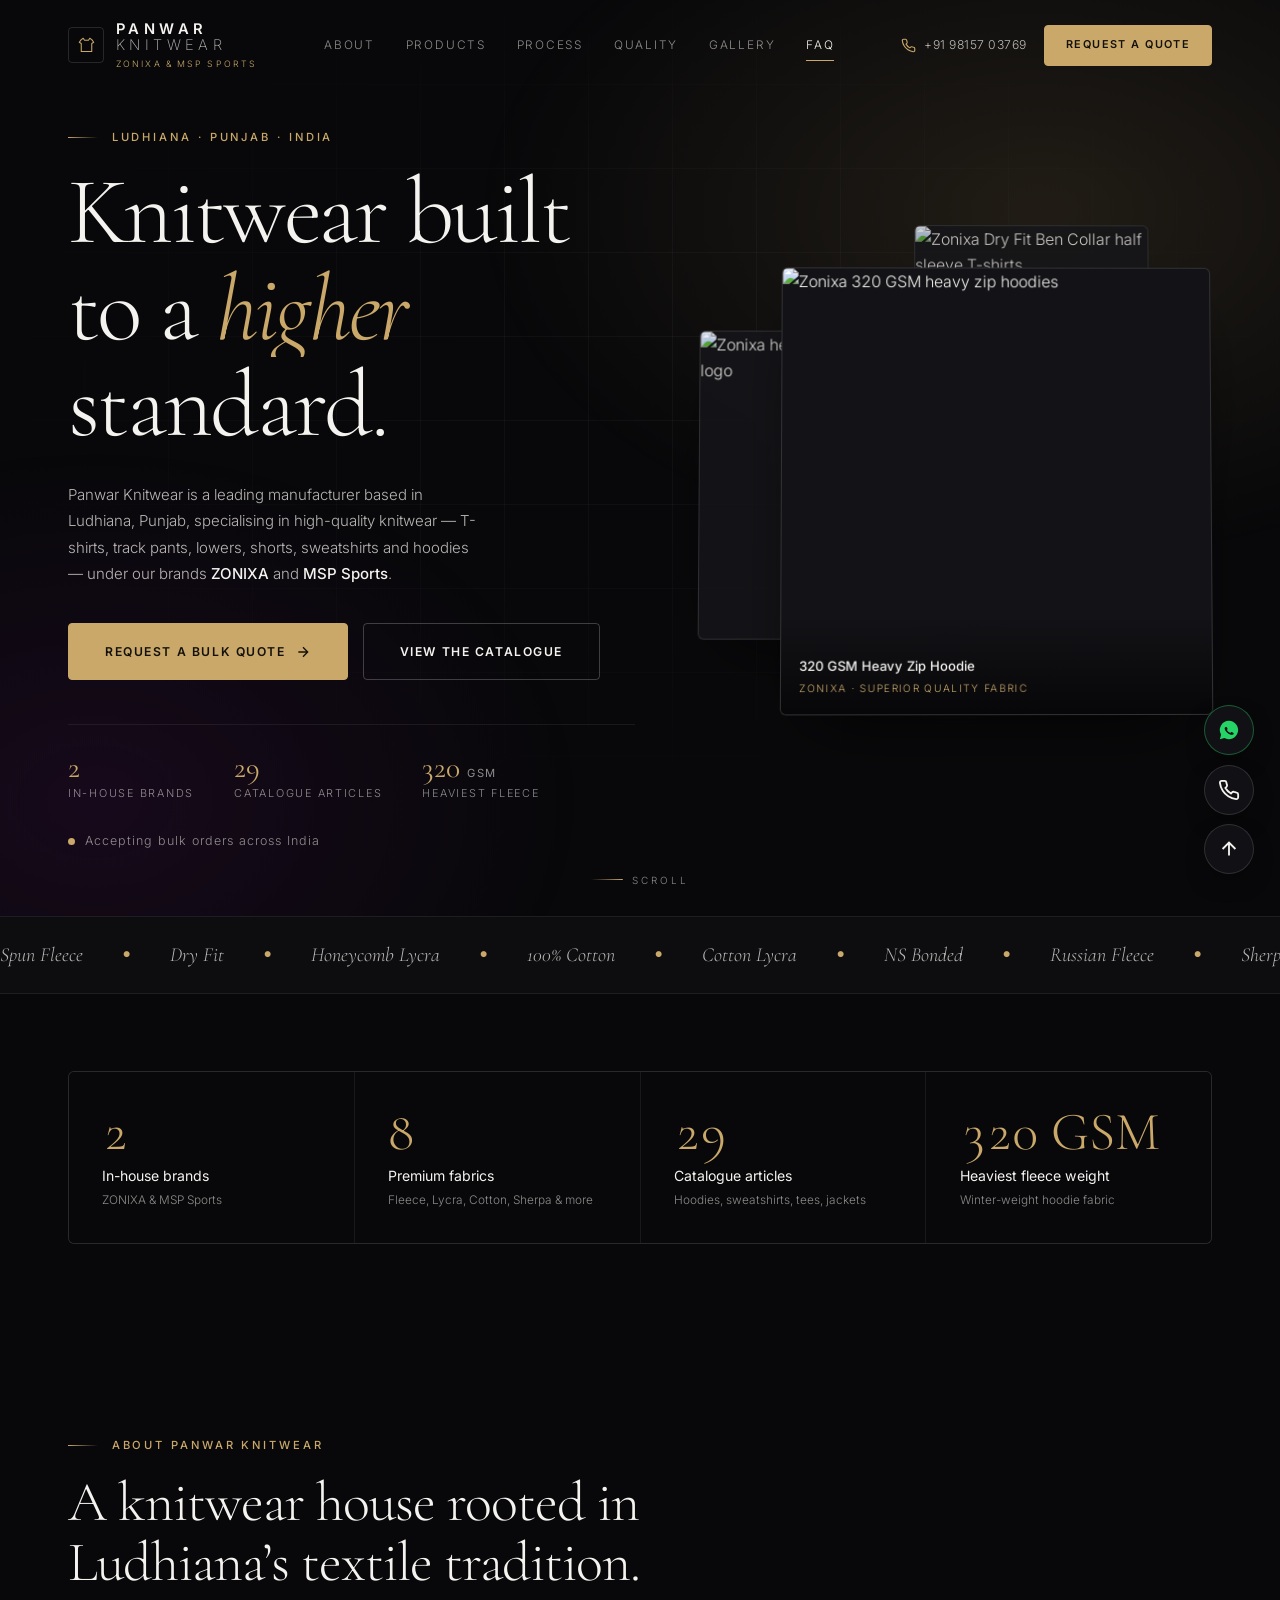
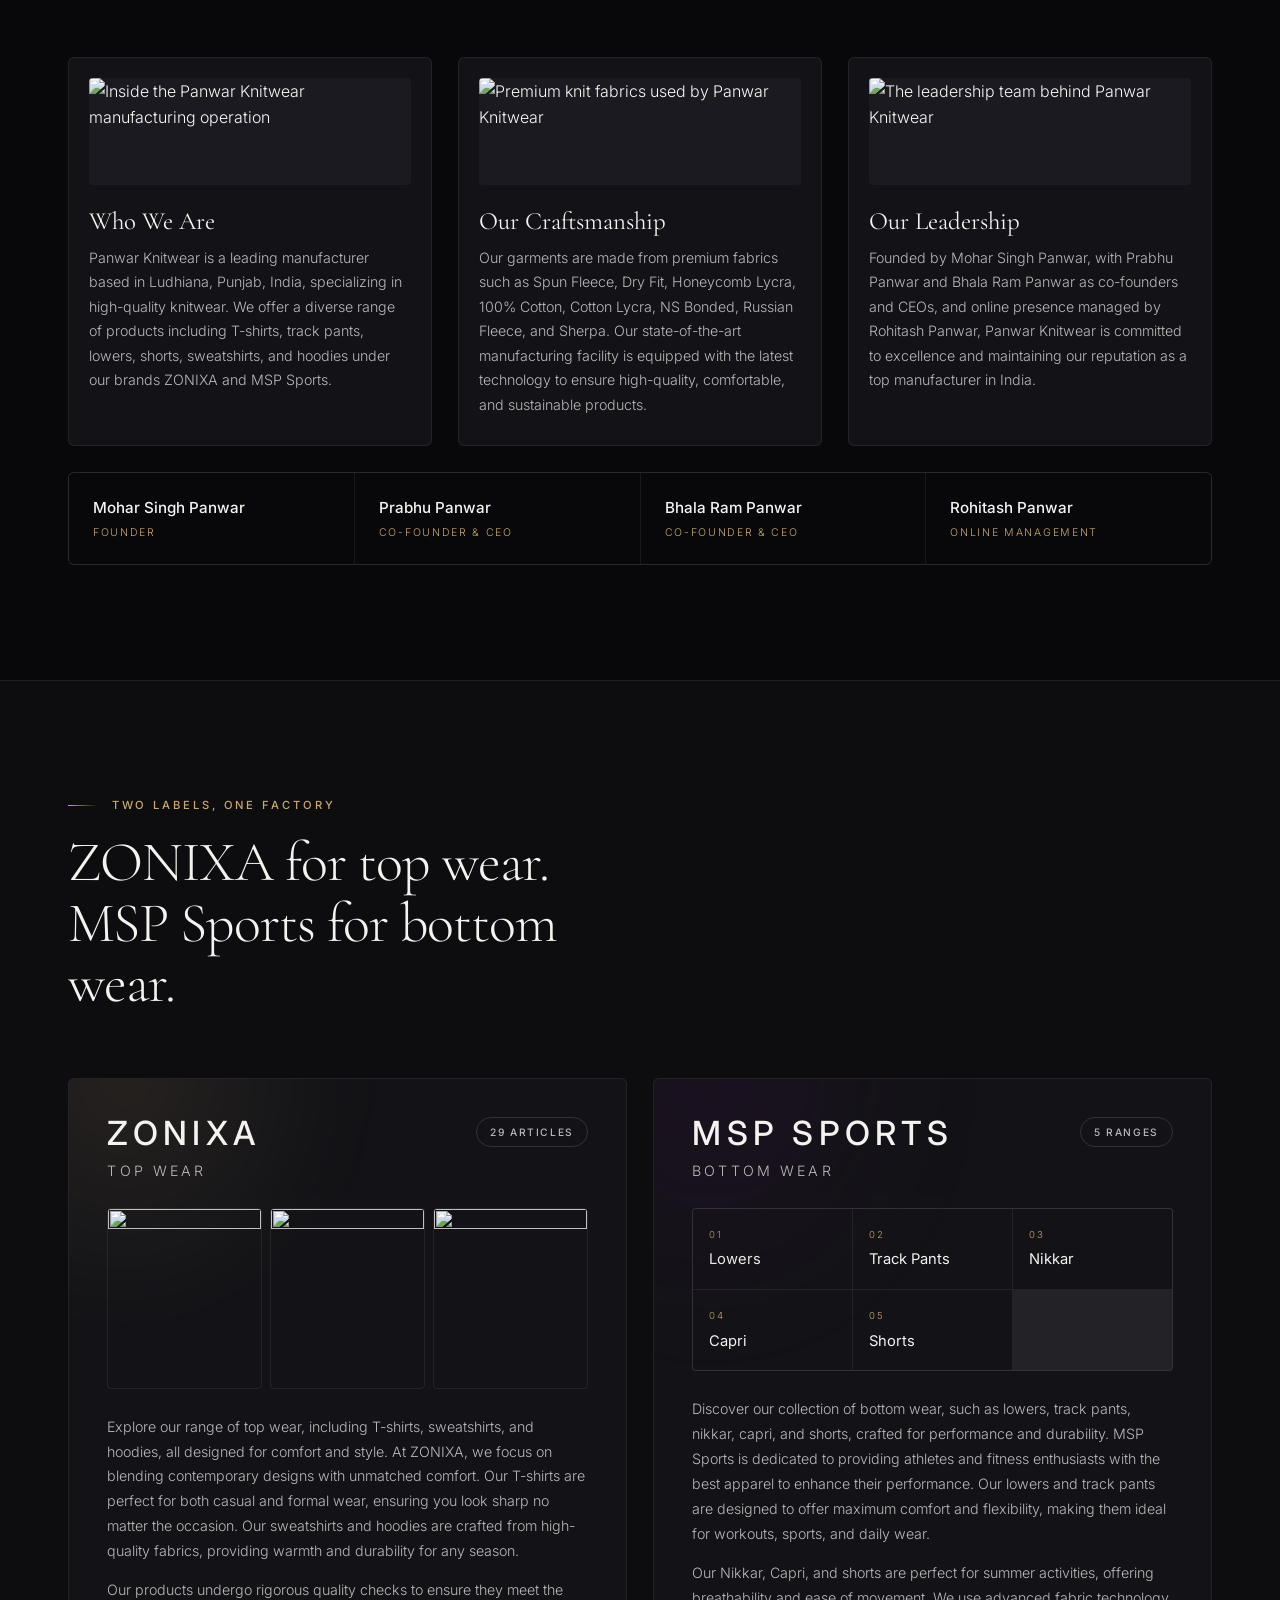
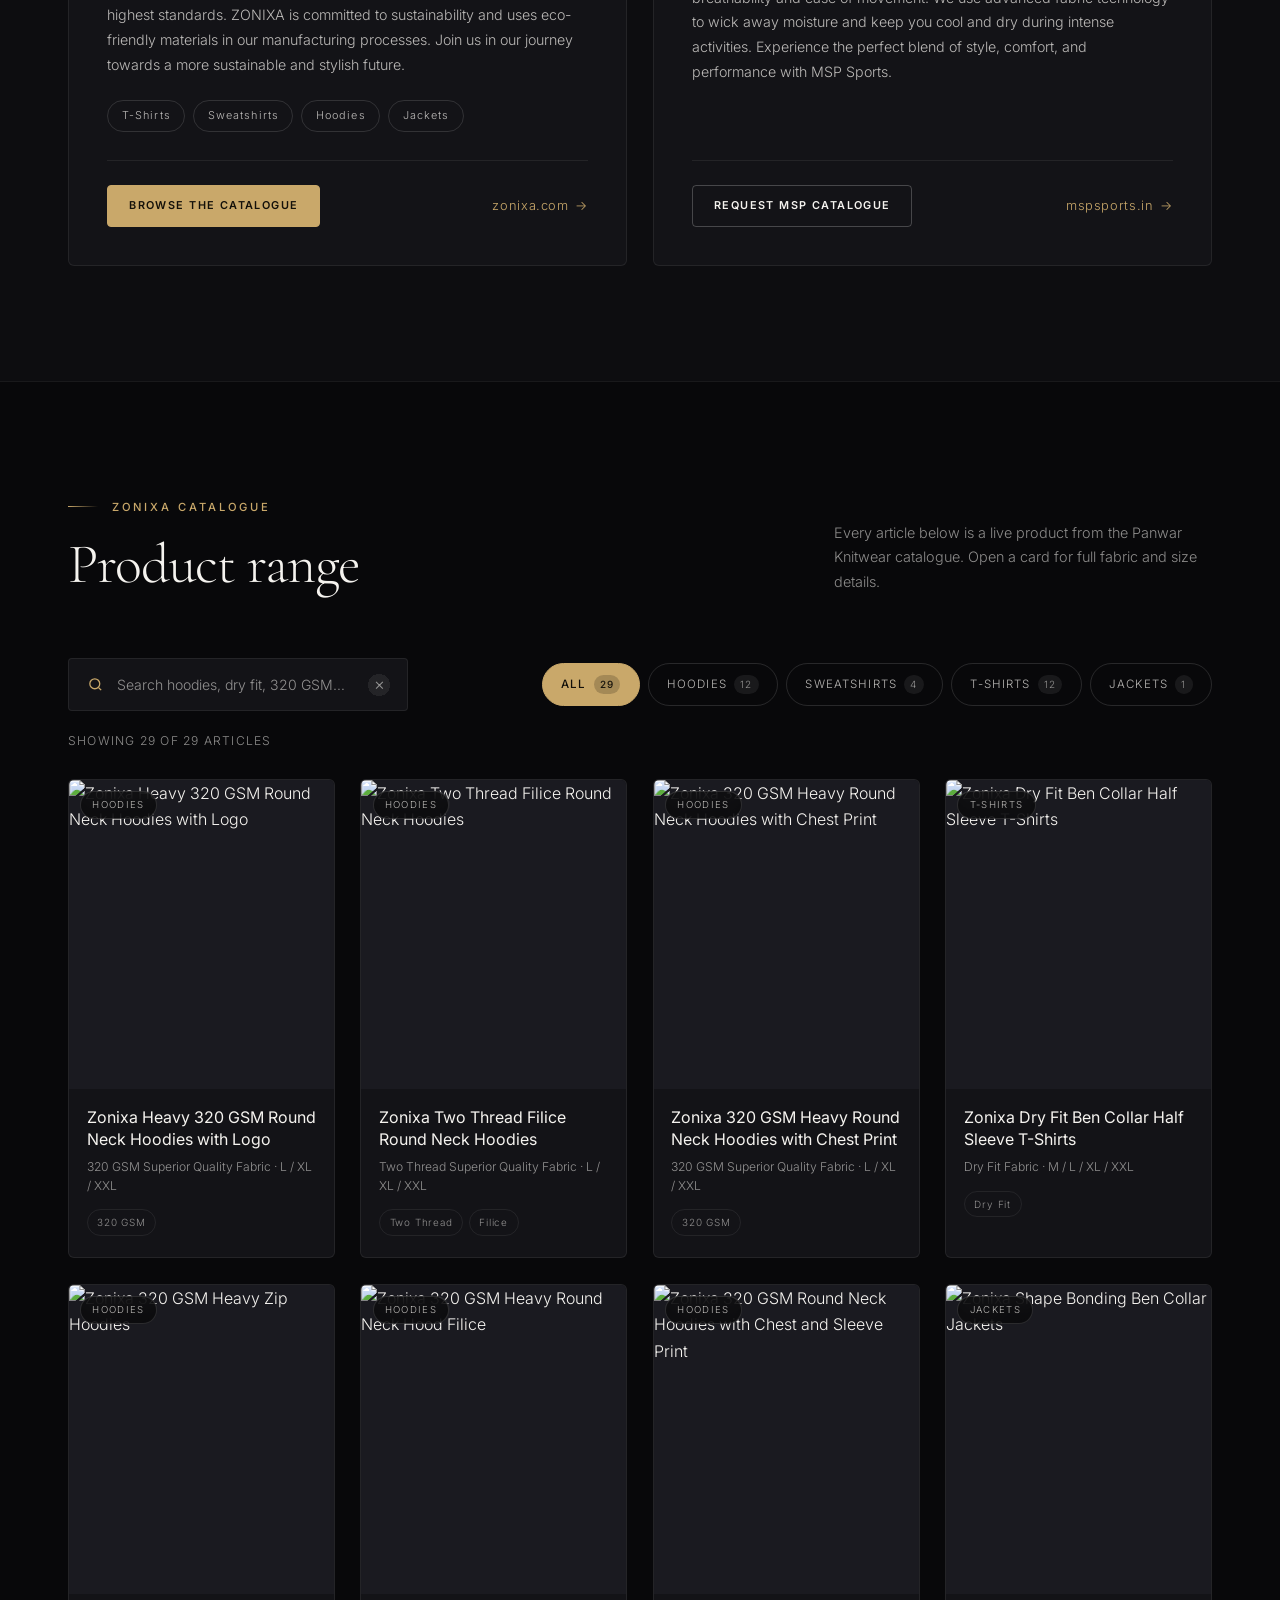
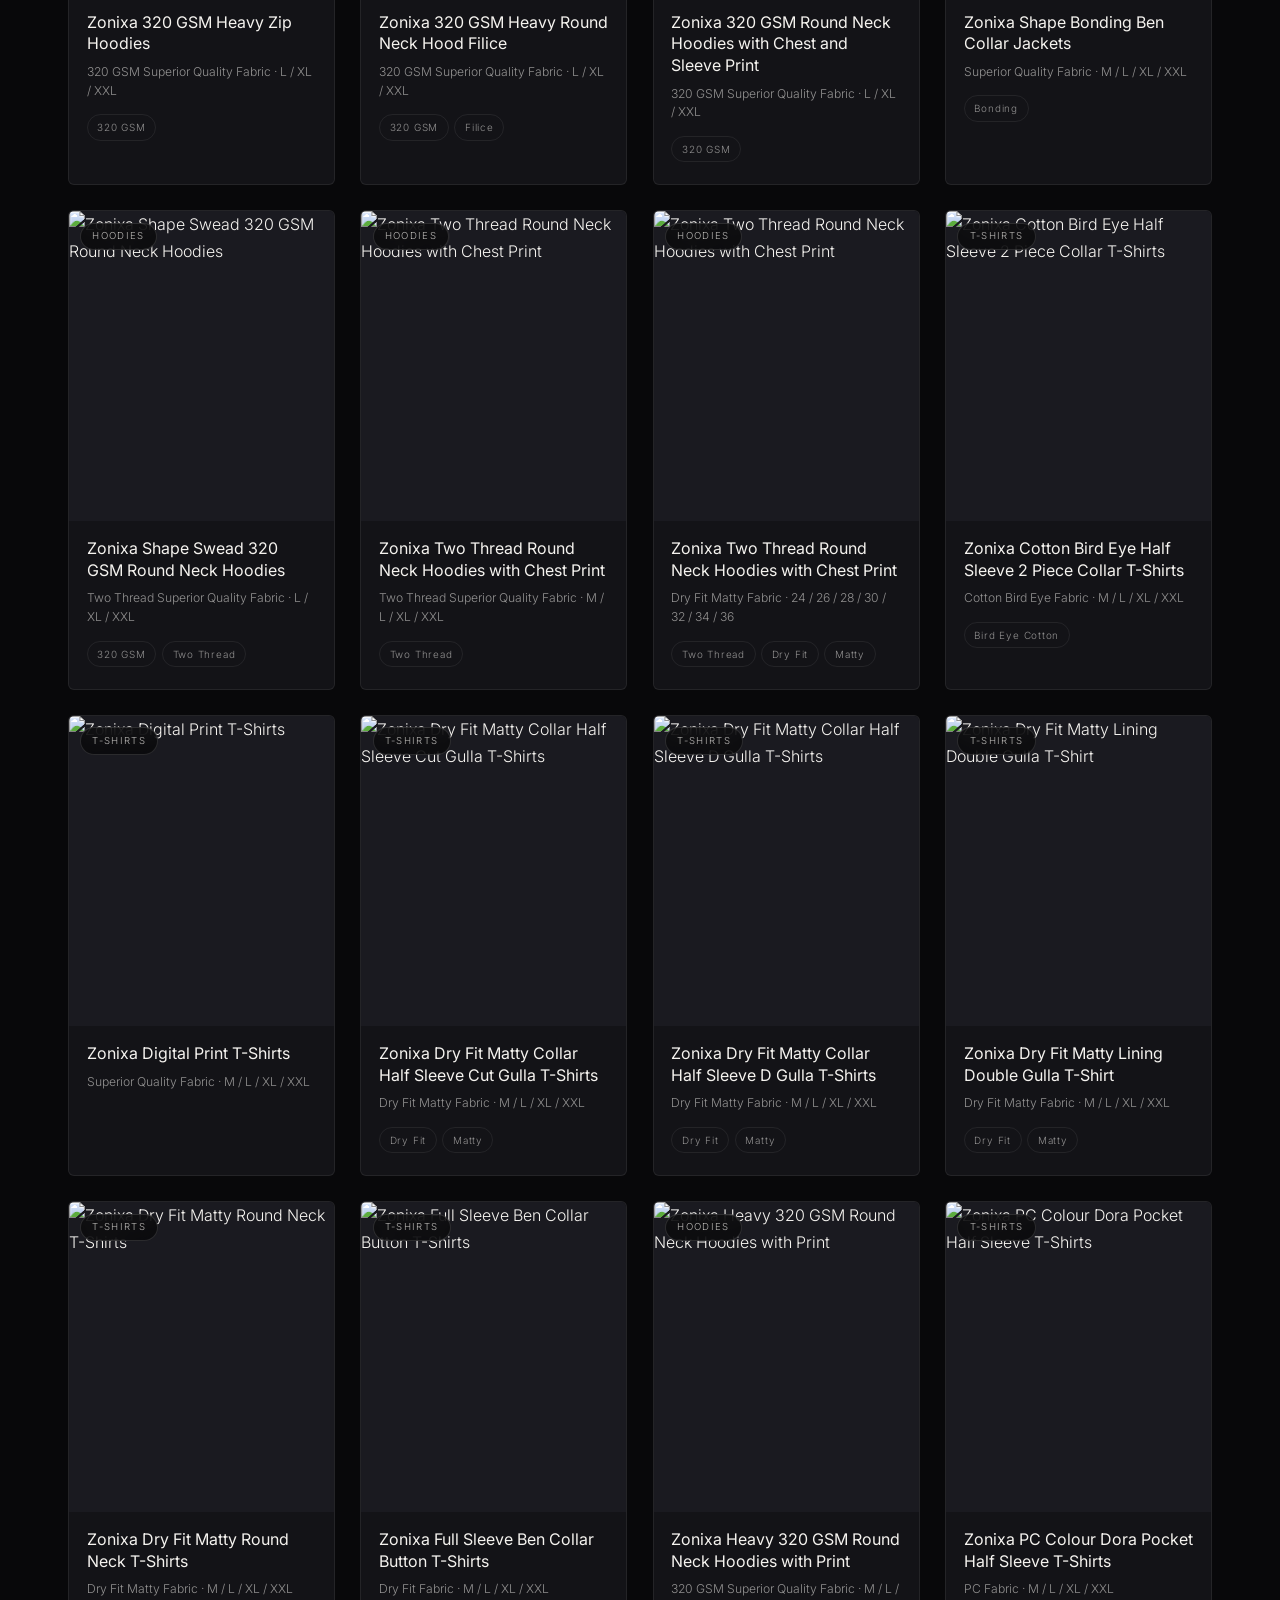
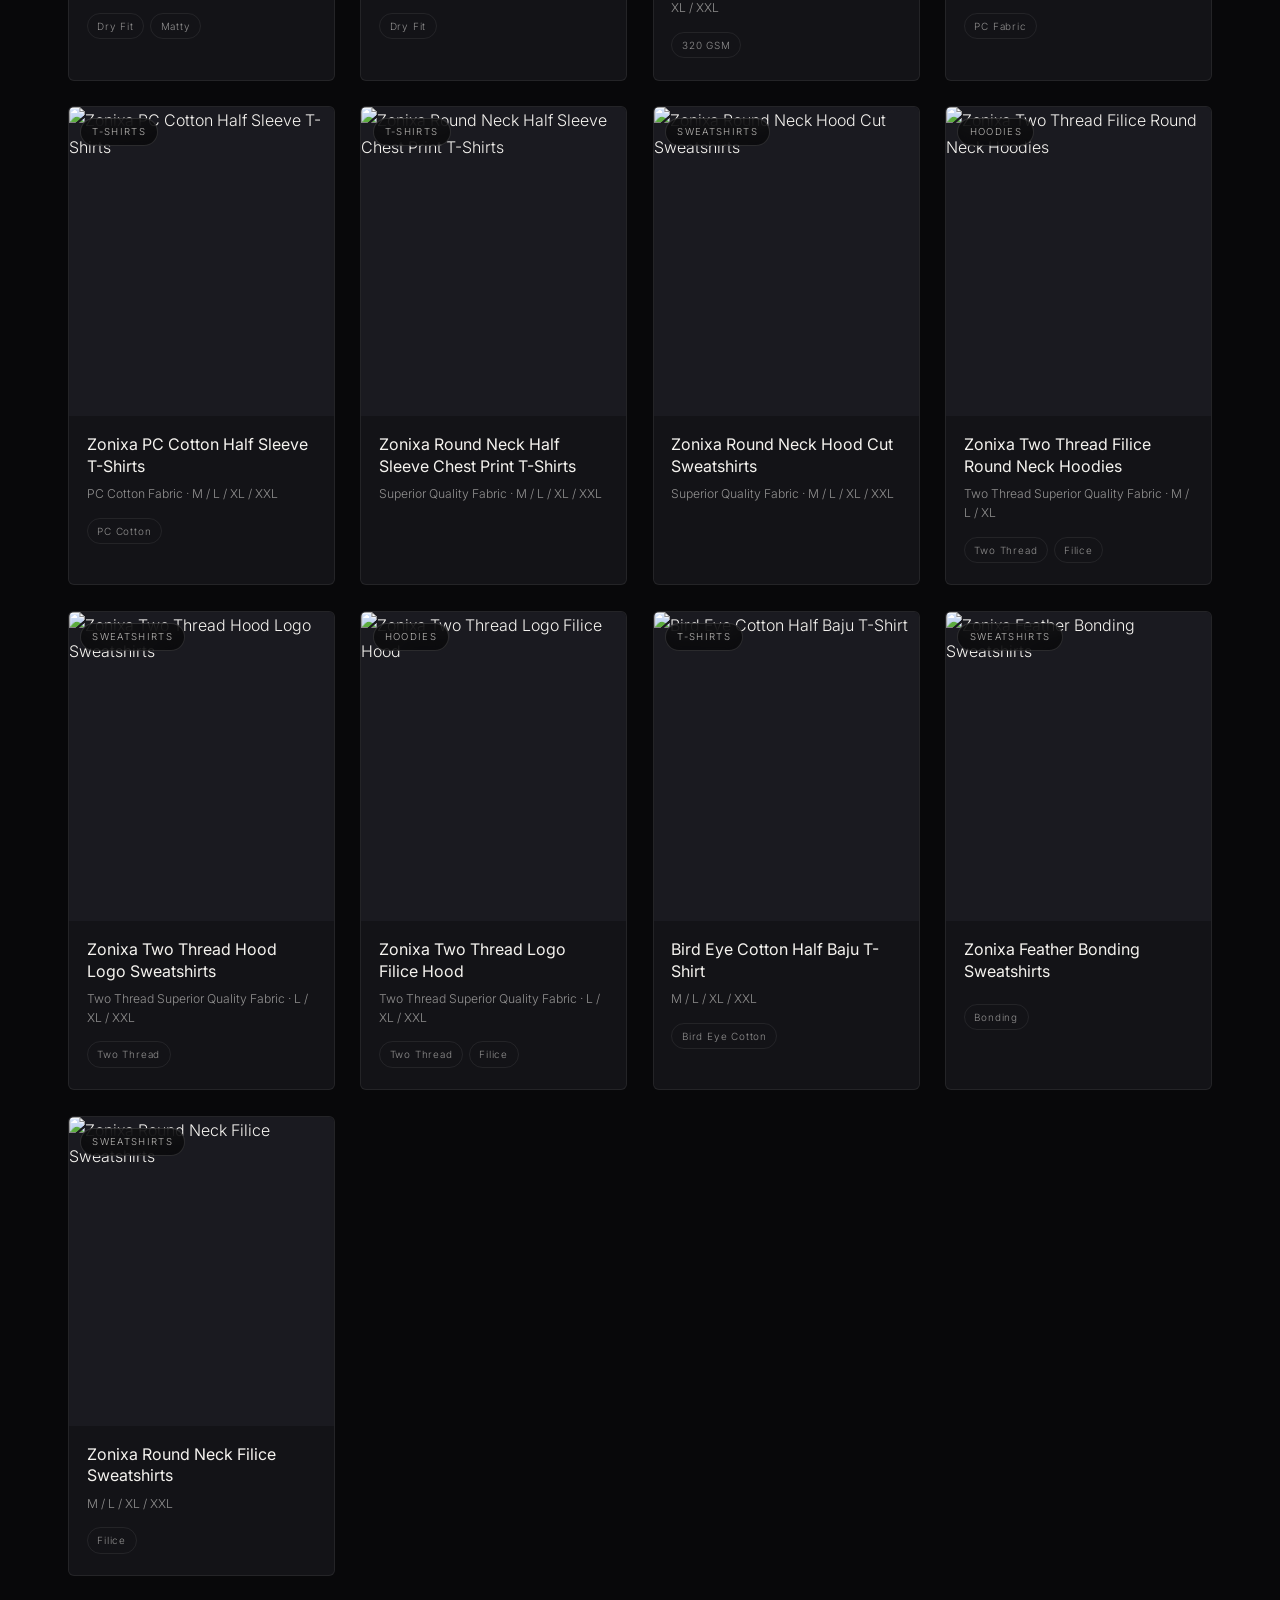
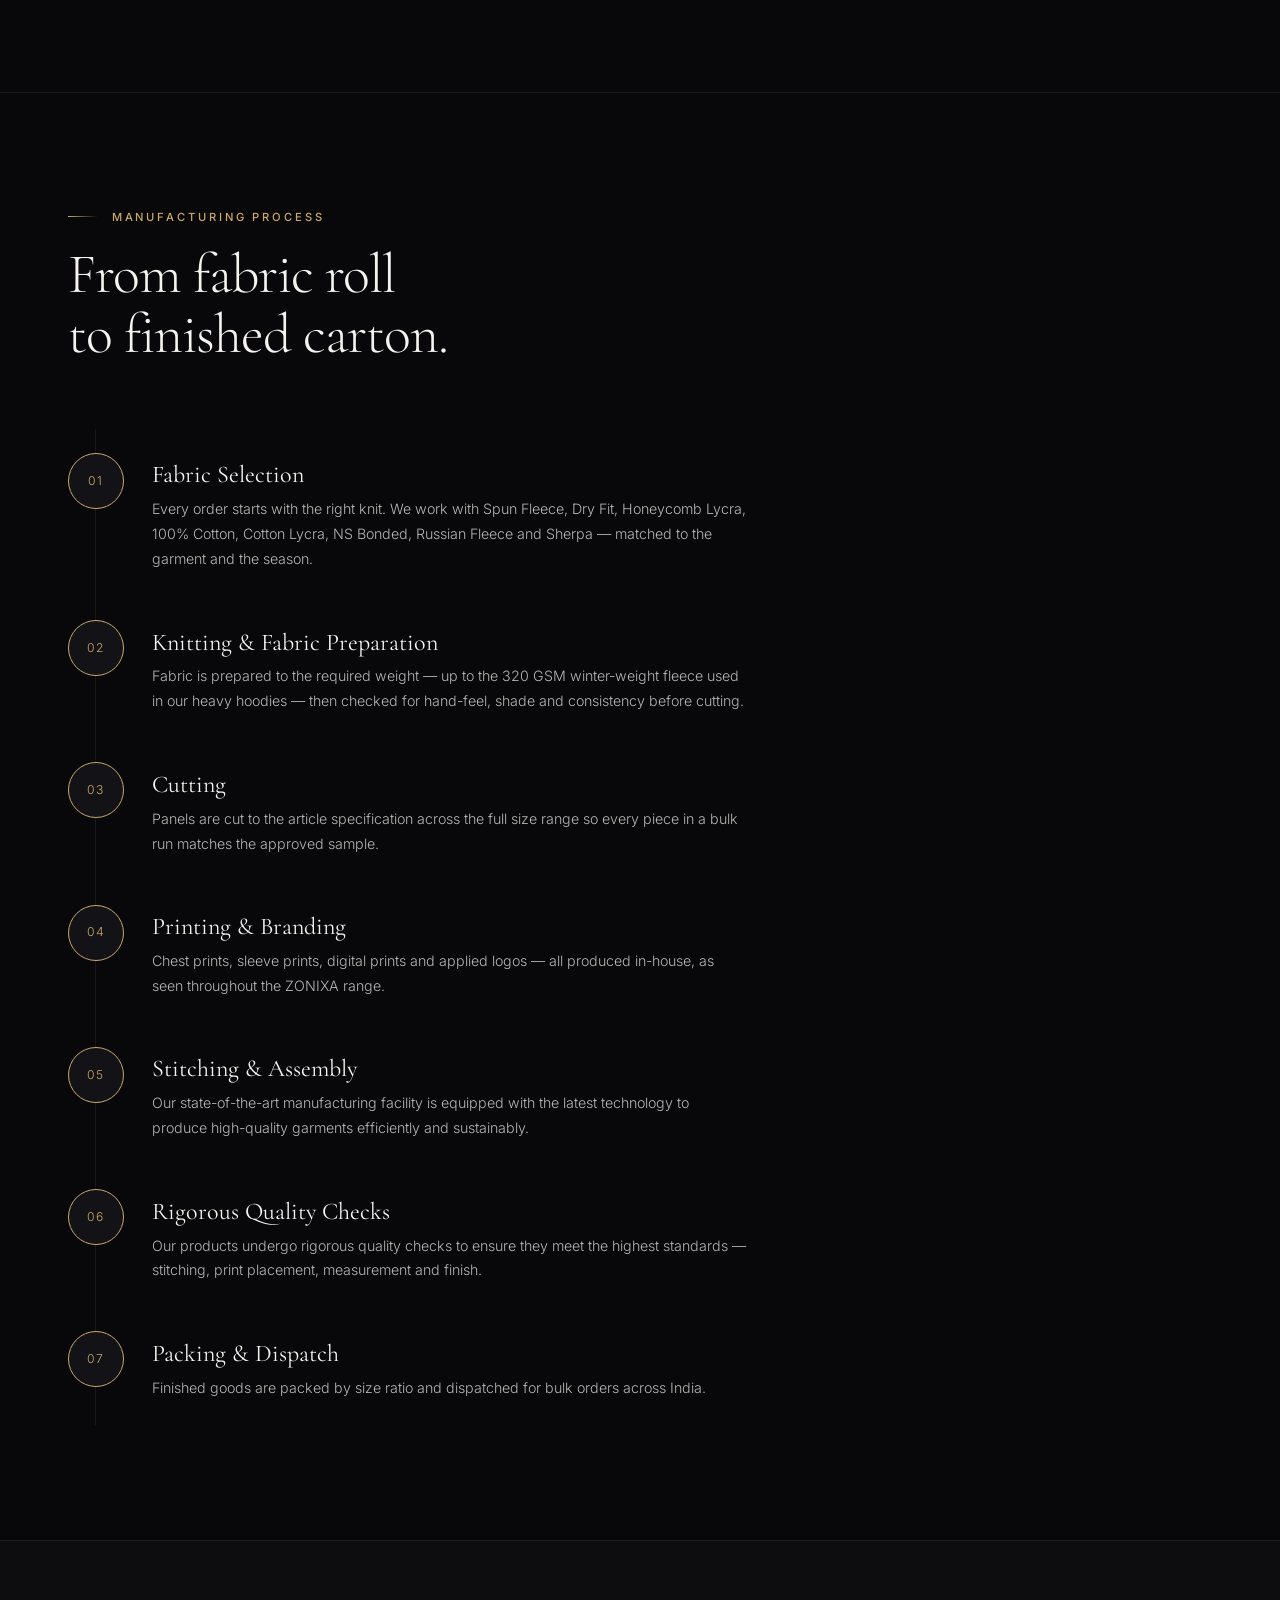
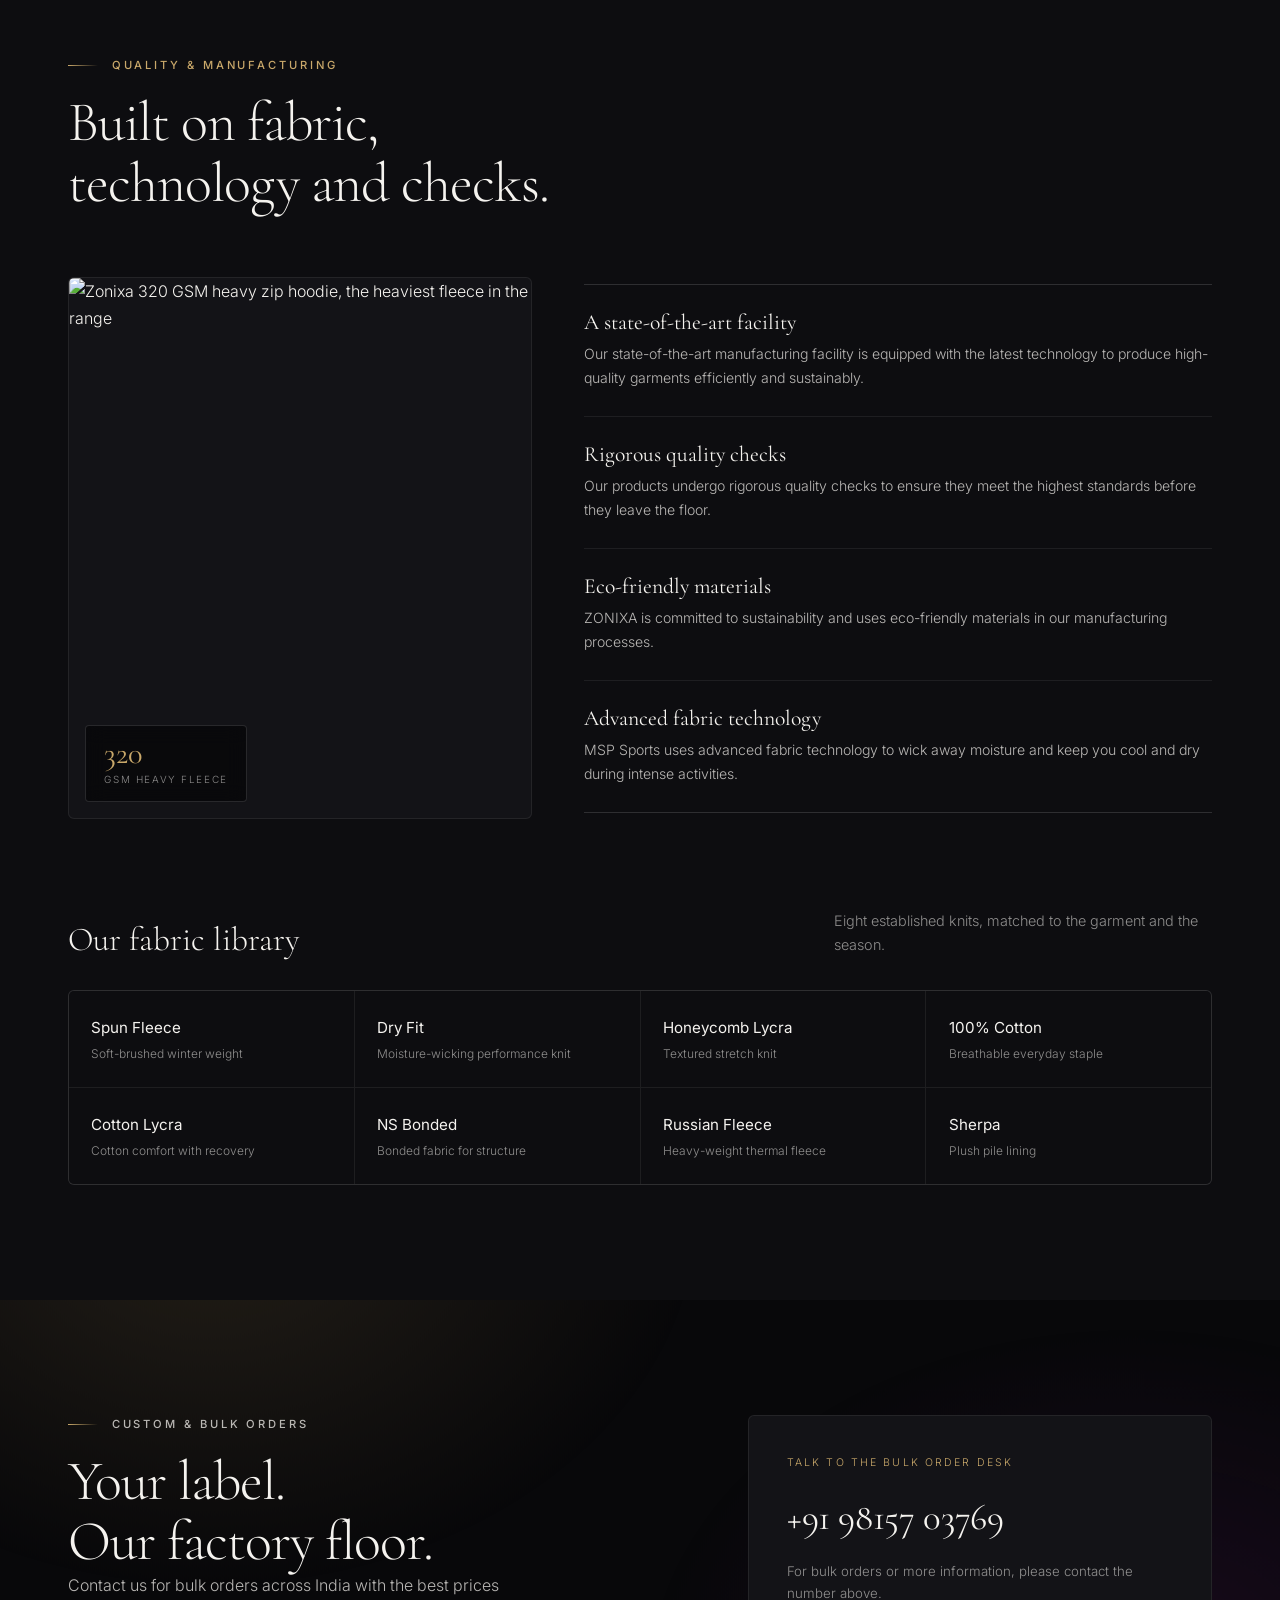
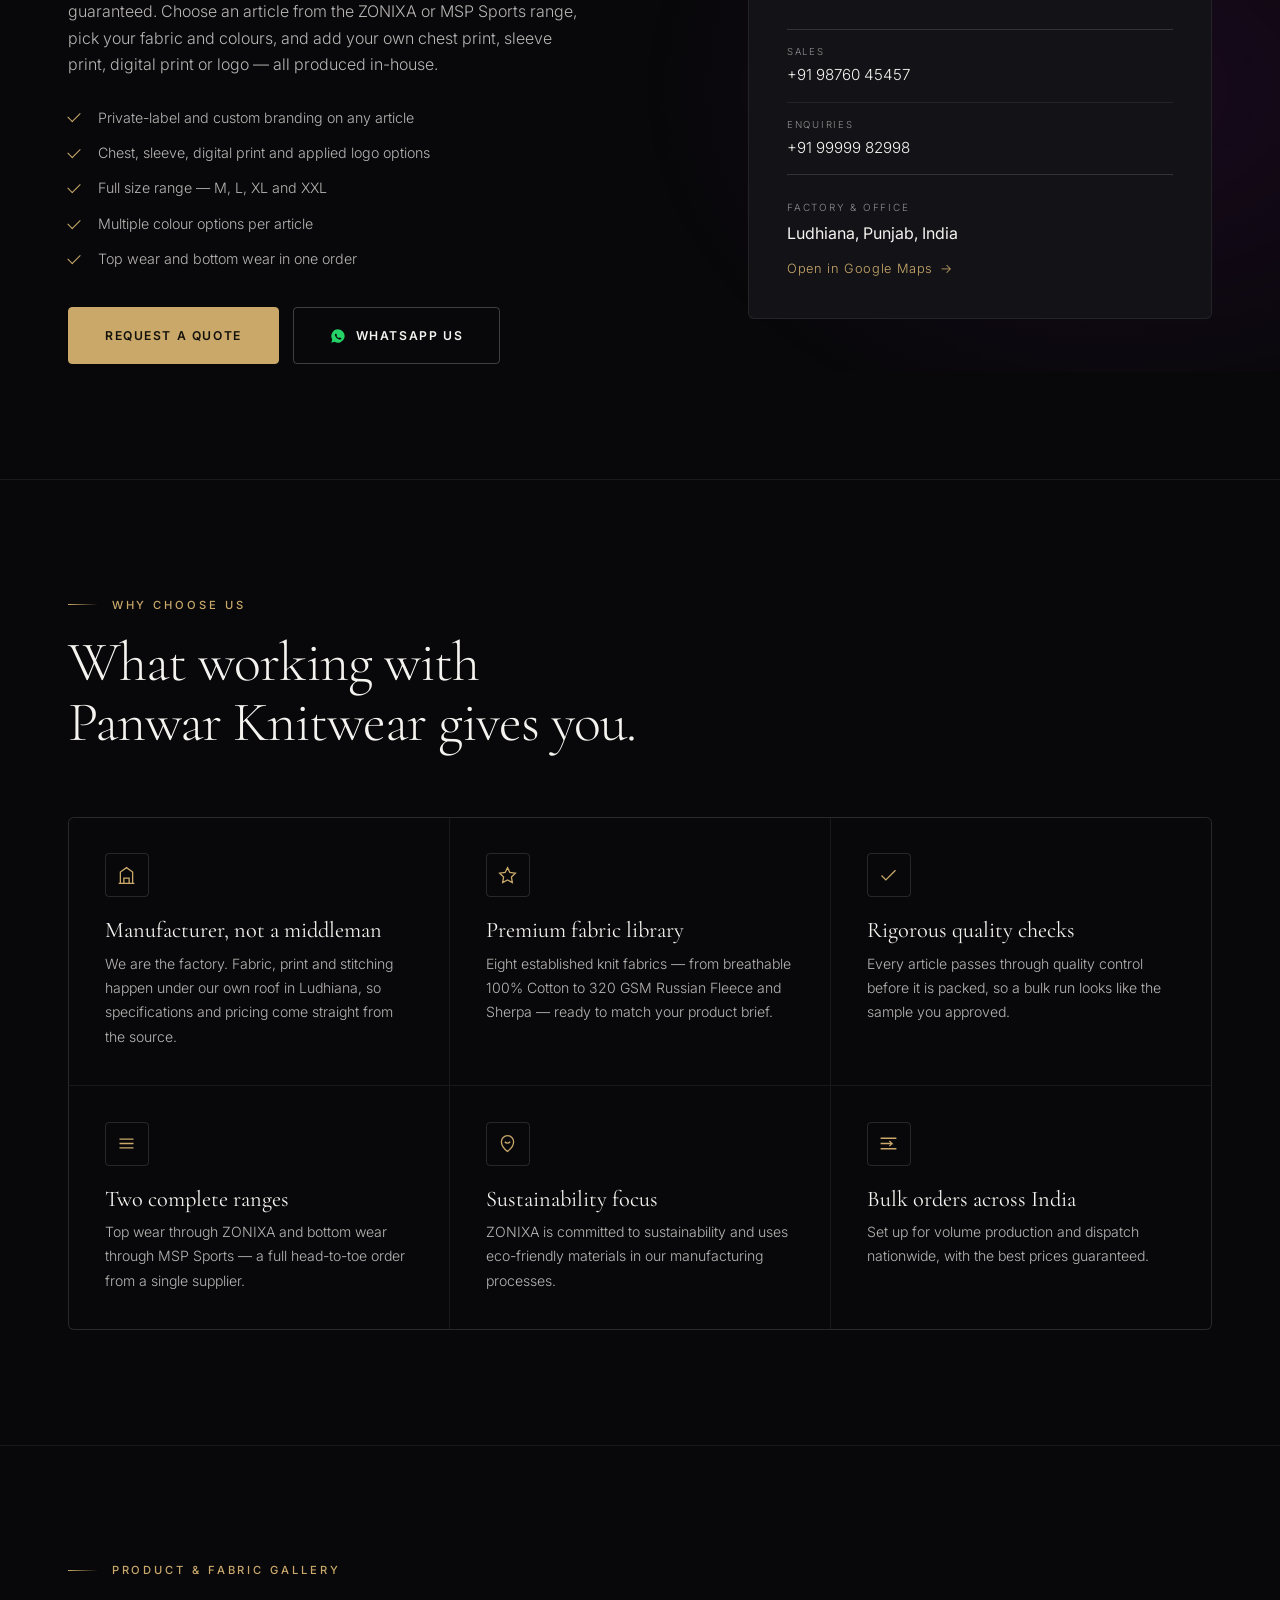
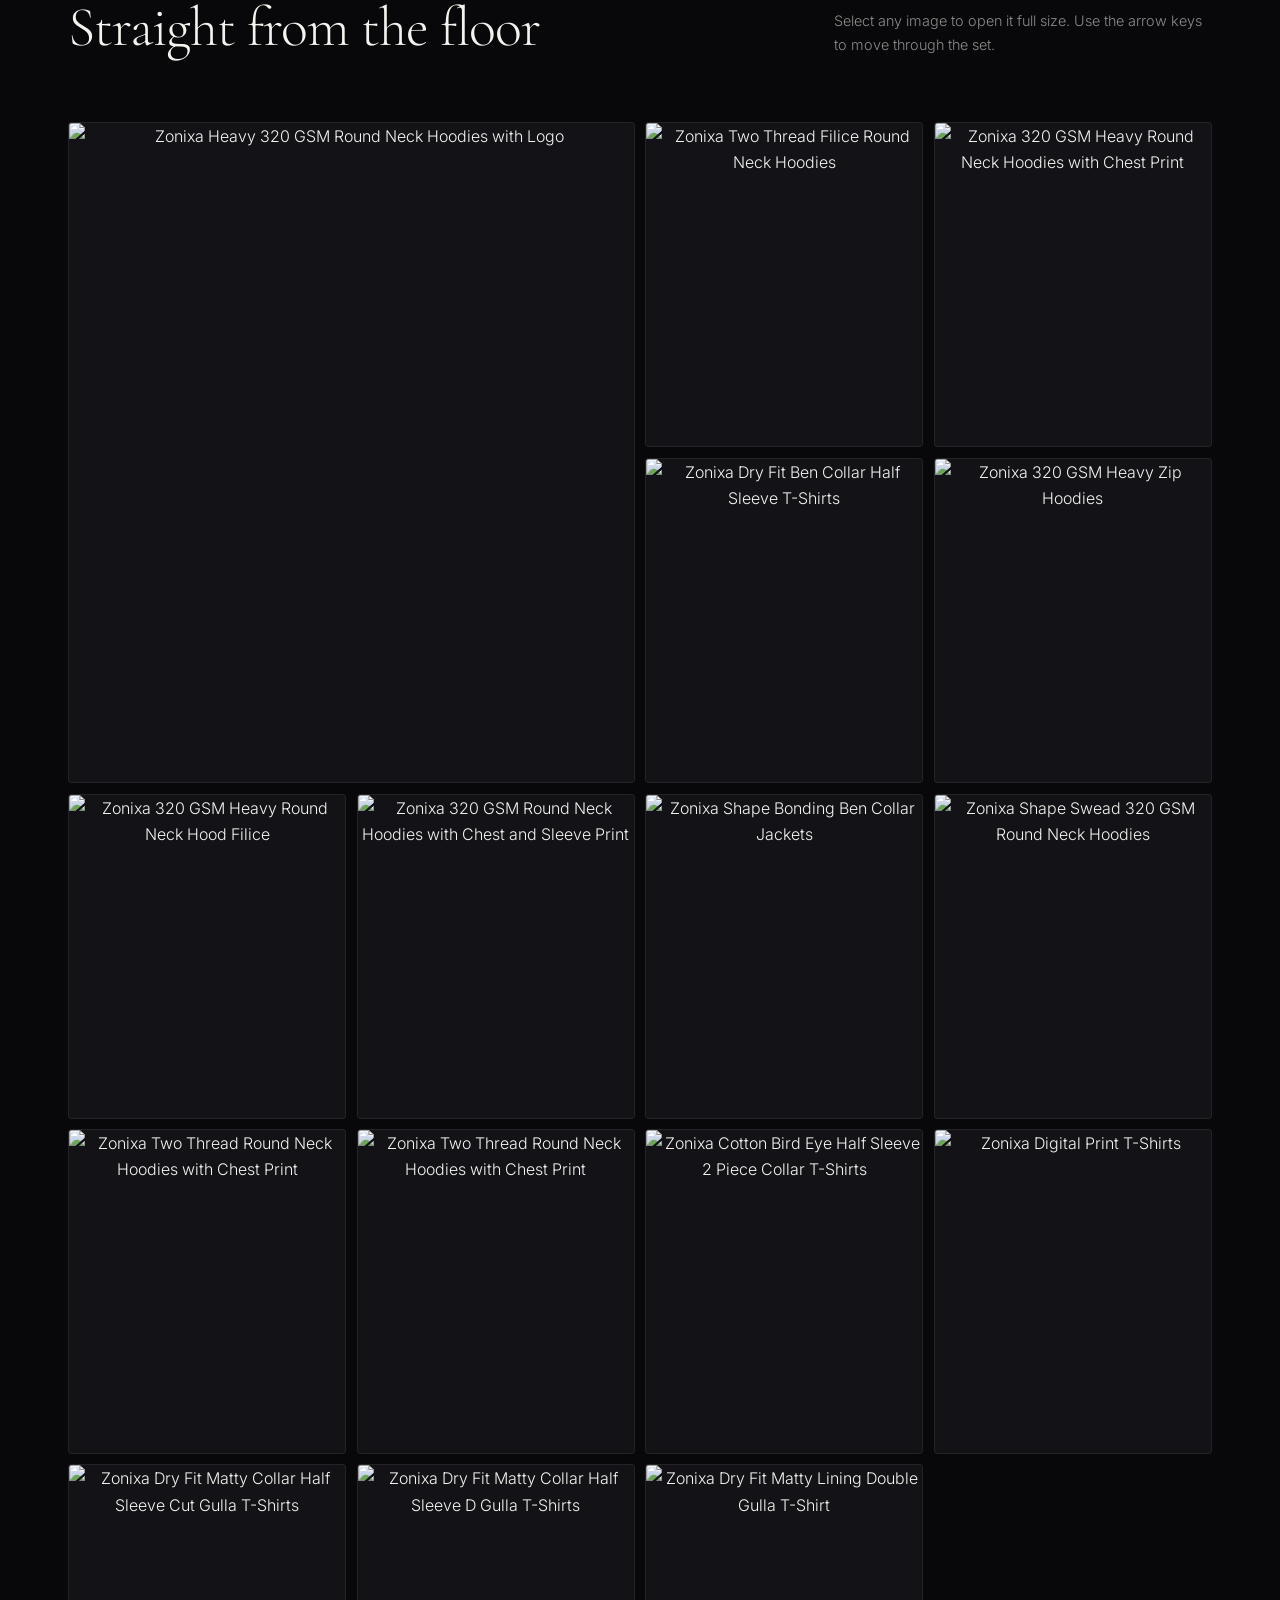
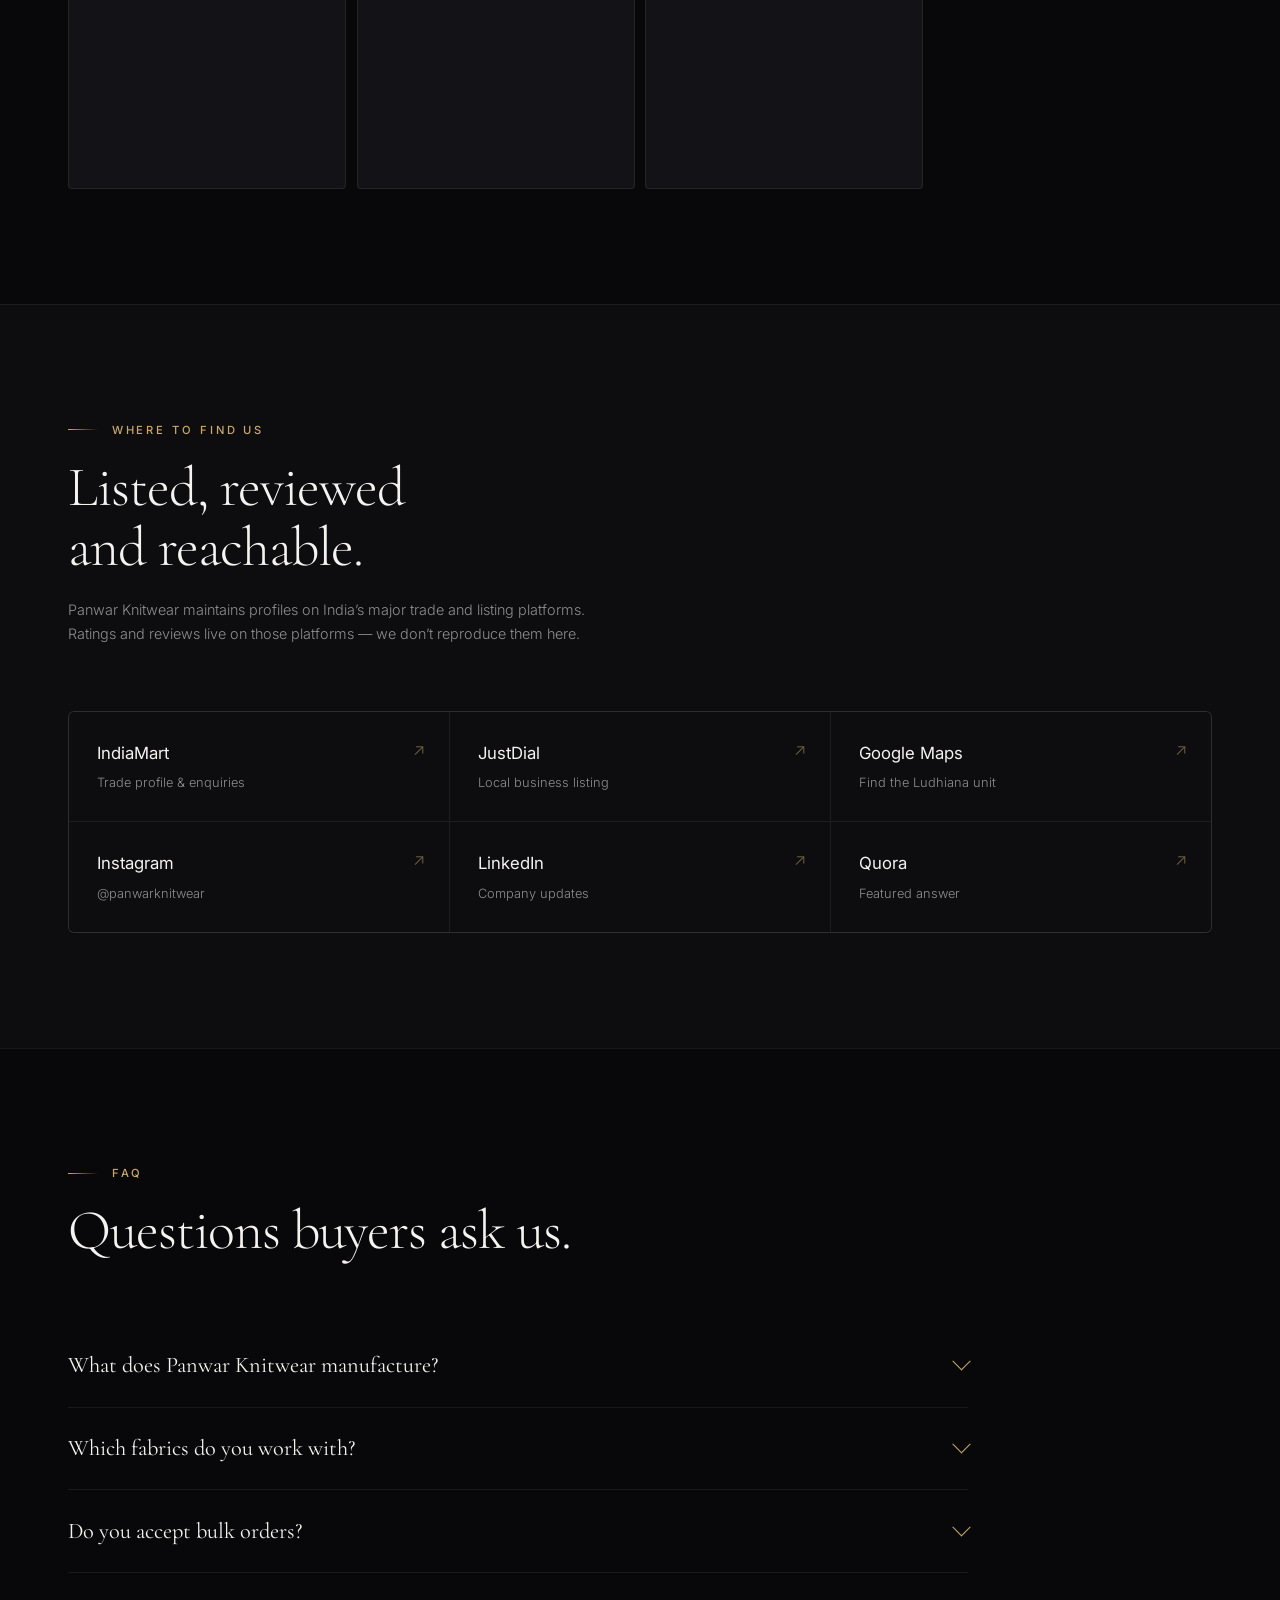
==== index.html @ 75f840bf "Improve Third Task project" ====
<!DOCTYPE html>
<html lang="en">
<head>
<meta charset="UTF-8">
<meta name="viewport" content="width=device-width, initial-scale=1.0">
<meta name="theme-color" content="#08080A">
<meta name="color-scheme" content="dark">

<!-- ==========  SEO  ========== -->
<title>Panwar Knitwear | T-shirt &amp; Winter Wear Manufacturer in Ludhiana</title>
<meta name="description" content="Panwar Knitwear, home to Zonixa and MSP Sports, is a leading knitwear manufacturer in Ludhiana offering top-quality T-shirts, sweatshirts, hoodies and winter wear. Contact us for bulk orders across India.">
<meta name="keywords" content="Zonixa, MSP Sports, T-shirt manufacturer Ludhiana, winter wear manufacturer Ludhiana, hoodie manufacturer India, knitwear manufacturer Punjab, bulk t-shirt supplier India">
<meta name="robots" content="index, follow, max-image-preview:large">
<link rel="canonical" href="https://panwarknitwear.com/">
<meta name="author" content="Panwar Knitwear">
<meta name="geo.region" content="IN-PB">
<meta name="geo.placename" content="Ludhiana">

<!-- Open Graph / social -->
<meta property="og:type" content="website">
<meta property="og:site_name" content="Panwar Knitwear">
<meta property="og:locale" content="en_IN">
<meta property="og:title" content="Panwar Knitwear | T-shirt &amp; Winter Wear Manufacturer in Ludhiana">
<meta property="og:description" content="Premium knitwear manufacturing from Ludhiana, Punjab. Hoodies, sweatshirts, T-shirts and winter wear under the ZONIXA and MSP Sports brands.">
<meta property="og:image" content="https://panwarknitwear.com/img/Zonixa-320-GSM-Heavy-Zip-Hoodies.jpg">
<meta property="og:image:alt" content="Zonixa 320 GSM heavy zip hoodies by Panwar Knitwear">
<meta property="og:url" content="https://panwarknitwear.com/">
<meta name="twitter:card" content="summary_large_image">
<meta name="twitter:title" content="Panwar Knitwear | T-shirt &amp; Winter Wear Manufacturer in Ludhiana">
<meta name="twitter:description" content="Premium knitwear manufacturing from Ludhiana, Punjab. Hoodies, sweatshirts, T-shirts and winter wear under the ZONIXA and MSP Sports brands.">
<meta name="twitter:image" content="https://panwarknitwear.com/img/Zonixa-320-GSM-Heavy-Zip-Hoodies.jpg">

<link rel="icon" type="image/png" href="https://panwarknitwear.com/img/fav-pk.png">
<link rel="apple-touch-icon" href="https://panwarknitwear.com/img/fav-pk.png">

<!-- Every photograph is served from panwarknitwear.com, so open that
     connection early and preload the one image the hero paints first. -->
<link rel="preconnect" href="https://panwarknitwear.com">
<link rel="preconnect" href="https://fonts.googleapis.com">
<link rel="preconnect" href="https://fonts.gstatic.com" crossorigin>
<link rel="preload" as="image" href="https://panwarknitwear.com/img/Zonixa-320-GSM-Heavy-Zip-Hoodies.jpg" fetchpriority="high">

<link href="https://fonts.googleapis.com/css2?family=Cormorant+Garamond:ital,wght@0,300;0,400;0,500;0,600;1,400&family=Inter:wght@300;400;500;600&display=swap" rel="stylesheet">

<link rel="stylesheet" href="css/style.css">

<!-- Without JavaScript the reveal animations never run, so make everything
     visible and hide the parts that are rendered by script. -->
<noscript>
  <style>
    .reveal, .reveal-line > * { opacity: 1 !important; transform: none !important; }
    .filters, .pgrid__empty, .pcount { display: none !important; }
    .noscript-note { display: block !important; }
  </style>
</noscript>

<!-- ==========  Structured data (real company details only)  ========== -->
<script type="application/ld+json">
{
  "@context": "https://schema.org",
  "@type": "Organization",
  "name": "Panwar Knitwear",
  "alternateName": ["Zonixa", "MSP Sports"],
  "url": "https://panwarknitwear.com/",
  "logo": "https://panwarknitwear.com/img/transparent-logo.png",
  "image": "https://panwarknitwear.com/img/Zonixa-320-GSM-Heavy-Zip-Hoodies.jpg",
  "description": "Panwar Knitwear is a leading knitwear manufacturer based in Ludhiana, Punjab, India, producing T-shirts, track pants, lowers, shorts, sweatshirts and hoodies under the ZONIXA and MSP Sports brands.",
  "founder": { "@type": "Person", "name": "Mohar Singh Panwar" },
  "employee": [
    { "@type": "Person", "name": "Prabhu Panwar", "jobTitle": "Co-founder & CEO" },
    { "@type": "Person", "name": "Bhala Ram Panwar", "jobTitle": "Co-founder & CEO" },
    { "@type": "Person", "name": "Rohitash Panwar", "jobTitle": "Online Management" }
  ],
  "address": {
    "@type": "PostalAddress",
    "addressLocality": "Ludhiana",
    "addressRegion": "Punjab",
    "addressCountry": "IN"
  },
  "contactPoint": [
    { "@type": "ContactPoint", "telephone": "+91-98760-45457", "contactType": "sales", "areaServed": "IN", "availableLanguage": ["en", "hi", "pa"] },
    { "@type": "ContactPoint", "telephone": "+91-98157-03769", "contactType": "bulk orders", "areaServed": "IN", "availableLanguage": ["en", "hi", "pa"] },
    { "@type": "ContactPoint", "telephone": "+91-99999-82998", "contactType": "customer support", "areaServed": "IN", "availableLanguage": ["en", "hi", "pa"] }
  ],
  "sameAs": [
    "https://zonixa.com",
    "https://mspsports.in",
    "https://www.instagram.com/panwarknitwear",
    "https://www.indiamart.com/panwar-knitwear",
    "https://jsdl.in/DT-40JPFSTDR23"
  ]
}
</script>

<!-- FAQ schema mirrors the questions and answers published in section 16 below. -->
<script type="application/ld+json">
{
  "@context": "https://schema.org",
  "@type": "FAQPage",
  "mainEntity": [
    { "@type": "Question", "name": "What does Panwar Knitwear manufacture?",
      "acceptedAnswer": { "@type": "Answer", "text": "We manufacture high-quality knitwear: T-shirts, track pants, lowers, shorts, sweatshirts and hoodies. Top wear is sold under our ZONIXA brand and bottom wear under MSP Sports." } },
    { "@type": "Question", "name": "Which fabrics do you work with?",
      "acceptedAnswer": { "@type": "Answer", "text": "Spun Fleece, Dry Fit, Honeycomb Lycra, 100% Cotton, Cotton Lycra, NS Bonded, Russian Fleece and Sherpa. Winter articles go up to 320 GSM heavy fleece." } },
    { "@type": "Question", "name": "Do you accept bulk orders?",
      "acceptedAnswer": { "@type": "Answer", "text": "Yes. We take bulk orders across India with the best prices guaranteed. For bulk orders or more information, please contact +91 98157 03769." } },
    { "@type": "Question", "name": "Can you add our own logo or print?",
      "acceptedAnswer": { "@type": "Answer", "text": "Yes. Our catalogue already includes articles with applied logos, chest prints, chest-and-sleeve prints and digital prints, so custom branding on your order is standard work for us." } },
    { "@type": "Question", "name": "What sizes are available?",
      "acceptedAnswer": { "@type": "Answer", "text": "Catalogue articles are listed in M, L, XL and XXL. Heavy hoodies and sweatshirts are listed from L to XXL. Individual size availability is shown on each product card." } },
    { "@type": "Question", "name": "Are multiple colours available?",
      "acceptedAnswer": { "@type": "Answer", "text": "Most articles are produced in multiple colour options. A few are made in a single colour — for example the Two Thread Logo Filice Hood is available exclusively in black." } },
    { "@type": "Question", "name": "Where are you located?",
      "acceptedAnswer": { "@type": "Answer", "text": "Our manufacturing unit and office are in Ludhiana, Punjab, India." } },
    { "@type": "Question", "name": "How do I see the full range?",
      "acceptedAnswer": { "@type": "Answer", "text": "The ZONIXA range is listed in the Products section of this site. For the MSP Sports bottom-wear range, visit mspsports.in or request the catalogue through the enquiry form." } }
  ]
}
</script>
</head>

<body>

<a href="#main" class="skip">Skip to content</a>

<!-- ============================================================
     1. SCROLL PROGRESS
     ============================================================ -->
<div id="progress" class="scroll-progress" aria-hidden="true"></div>

<!-- ============================================================
     2. NAVBAR
     ============================================================ -->
<header id="nav" class="nav">
  <div class="nav__inner">
    <a href="#hero" class="brand" aria-label="Panwar Knitwear — home">
      <span class="brand__icon" aria-hidden="true">
        <svg viewBox="0 0 32 32" fill="none" stroke="currentColor" stroke-width="1.6" stroke-linejoin="round">
          <path d="M11 5 8 7l-3 4 3 2v12h16V13l3-2-3-4-3-2-2 3h-6z"/>
        </svg>
      </span>
      <span class="brand__text">
        <strong>PANWAR</strong><em>KNITWEAR</em>
        <small>Zonixa &amp; MSP Sports</small>
      </span>
    </a>

    <nav class="nav__links" aria-label="Main">
      <a href="#about">About</a>
      <a href="#products">Products</a>
      <a href="#process">Process</a>
      <a href="#quality">Quality</a>
      <a href="#gallery">Gallery</a>
      <a href="#faq">FAQ</a>
    </nav>

    <div class="nav__actions">
      <a href="tel:+919815703769" class="nav__call">
        <svg viewBox="0 0 24 24" fill="none" stroke="currentColor" stroke-width="1.8" aria-hidden="true"><path d="M22 16.9v3a2 2 0 0 1-2.2 2 19.8 19.8 0 0 1-8.6-3.1 19.5 19.5 0 0 1-6-6A19.8 19.8 0 0 1 2.1 4.2 2 2 0 0 1 4.1 2h3a2 2 0 0 1 2 1.7c.1.9.4 1.8.7 2.7a2 2 0 0 1-.5 2.1L8.1 9.8a16 16 0 0 0 6 6l1.3-1.3a2 2 0 0 1 2.1-.4c.9.3 1.8.5 2.7.7a2 2 0 0 1 1.8 2Z"/></svg>
        <span>+91 98157 03769</span>
      </a>
      <a href="#contact" class="btn btn--sm nav__quote">Request a Quote</a>
      <button id="burger" class="burger" aria-label="Open menu" aria-expanded="false" aria-controls="mobileMenu">
        <span></span><span></span><span></span>
      </button>
    </div>
  </div>
</header>

<!-- Mobile menu -->
<div id="mobileMenu" class="mmenu" aria-label="Mobile navigation">
  <nav class="mmenu__links">
    <a href="#about"><span>01</span>About</a>
    <a href="#brands"><span>02</span>Brands</a>
    <a href="#products"><span>03</span>Products</a>
    <a href="#process"><span>04</span>Process</a>
    <a href="#quality"><span>05</span>Quality</a>
    <a href="#bulk"><span>06</span>Bulk Orders</a>
    <a href="#why"><span>07</span>Why Us</a>
    <a href="#gallery"><span>08</span>Gallery</a>
    <a href="#faq"><span>09</span>FAQ</a>
    <a href="#contact"><span>10</span>Contact</a>
  </nav>
  <div class="mmenu__foot">
    <a class="btn btn--sm btn--full" href="https://wa.me/919815703769?text=Hi%20Panwar%20Knitwear%2C%20I%27d%20like%20a%20quote%20for%20a%20bulk%20order." target="_blank" rel="noopener">Enquire on WhatsApp</a>
    <div class="mmenu__phones">
      <a href="tel:+919876045457">+91 98760 45457</a>
      <a href="tel:+919815703769">+91 98157 03769</a>
      <a href="tel:+919999982998">+91 99999 82998</a>
    </div>
  </div>
</div>

<main id="main">

<!-- ============================================================
     3. HERO
     ============================================================ -->
<section id="hero" class="hero">
  <div class="hero__bg" data-parallax="0.18" aria-hidden="true"></div>
  <div class="hero__veil" aria-hidden="true"></div>

  <div class="wrap hero__inner">
    <div class="hero__copy">
      <p class="eyebrow reveal">
        <span class="eyebrow__rule" aria-hidden="true"></span>
        Ludhiana &middot; Punjab &middot; India
      </p>

      <h1 class="hero__title reveal-line">
        <span class="line"><span>Knitwear built</span></span>
        <span class="line"><span>to a <em>higher</em></span></span>
        <span class="line"><span>standard.</span></span>
      </h1>

      <p class="hero__lede reveal">
        Panwar Knitwear is a leading manufacturer based in Ludhiana, Punjab, specialising
        in high-quality knitwear &mdash; T-shirts, track pants, lowers, shorts, sweatshirts
        and hoodies &mdash; under our brands <strong>ZONIXA</strong> and <strong>MSP&nbsp;Sports</strong>.
      </p>

      <div class="hero__cta reveal">
        <a href="#contact" class="btn btn--lg">
          Request a Bulk Quote
          <svg viewBox="0 0 24 24" fill="none" stroke="currentColor" stroke-width="2" aria-hidden="true"><path d="M5 12h13M12 5l7 7-7 7"/></svg>
        </a>
        <a href="#products" class="btn btn--lg btn--ghost">View the Catalogue</a>
      </div>

      <ul class="hero__facts reveal">
        <li><strong>2</strong><span>In-house brands</span></li>
        <li><strong>29</strong><span>Catalogue articles</span></li>
        <li><strong>320 <i>GSM</i></strong><span>Heaviest fleece</span></li>
      </ul>

      <p class="hero__note reveal">
        <span class="pulse" aria-hidden="true"></span> Accepting bulk orders across India
      </p>
    </div>

    <!-- Real catalogue photography, layered on depth planes. -->
    <div class="hero__visual" id="heroVisual">
      <div class="stack" id="stack">
        <figure class="stack__card stack__card--3" data-depth="8">
          <img src="https://panwarknitwear.com/img/Zonixa-Dry-Fit-Ben-Collar-Half-Sleeve-T-Shirts.jpg"
               alt="Zonixa Dry Fit Ben Collar half sleeve T-shirts"
               width="982" height="1147" loading="eager" decoding="async">
        </figure>
        <figure class="stack__card stack__card--2" data-depth="18">
          <img src="https://panwarknitwear.com/img/Zonixa-Heavy-320-GSM-Round-Neck-Hoodies-with-Logo.jpg"
               alt="Zonixa heavy 320 GSM round neck hoodies with logo"
               width="982" height="1147" loading="eager" decoding="async">
        </figure>
        <figure class="stack__card stack__card--1" data-depth="34">
          <img src="https://panwarknitwear.com/img/Zonixa-320-GSM-Heavy-Zip-Hoodies.jpg"
               alt="Zonixa 320 GSM heavy zip hoodies"
               width="982" height="1147" loading="eager" decoding="async" fetchpriority="high">
          <figcaption>
            <strong>320 GSM Heavy Zip Hoodie</strong>
            <span>ZONIXA &middot; Superior quality fabric</span>
          </figcaption>
        </figure>
        <div class="stack__glow" aria-hidden="true"></div>
      </div>
    </div>
  </div>

  <a href="#marquee" class="hero__scroll" aria-label="Scroll to next section">
    <span aria-hidden="true"></span>Scroll
  </a>
</section>

<!-- ============================================================
     4. FABRIC MARQUEE
     ============================================================ -->
<section id="marquee" class="marquee" aria-label="Fabrics we work with">
  <div class="marquee__track">
    <div class="marquee__row">
      <span>Spun Fleece</span><i aria-hidden="true">&#9679;</i><span>Dry Fit</span><i aria-hidden="true">&#9679;</i><span>Honeycomb Lycra</span><i aria-hidden="true">&#9679;</i>
      <span>100% Cotton</span><i aria-hidden="true">&#9679;</i><span>Cotton Lycra</span><i aria-hidden="true">&#9679;</i><span>NS Bonded</span><i aria-hidden="true">&#9679;</i>
      <span>Russian Fleece</span><i aria-hidden="true">&#9679;</i><span>Sherpa</span><i aria-hidden="true">&#9679;</i>
    </div>
    <div class="marquee__row" aria-hidden="true">
      <span>Spun Fleece</span><i>&#9679;</i><span>Dry Fit</span><i>&#9679;</i><span>Honeycomb Lycra</span><i>&#9679;</i>
      <span>100% Cotton</span><i>&#9679;</i><span>Cotton Lycra</span><i>&#9679;</i><span>NS Bonded</span><i>&#9679;</i>
      <span>Russian Fleece</span><i>&#9679;</i><span>Sherpa</span><i>&#9679;</i>
    </div>
  </div>
</section>

<!-- ============================================================
     5. STATISTICS
     Only figures countable from the Panwar Knitwear catalogue.
     ============================================================ -->
<section class="stats" aria-label="Panwar Knitwear at a glance">
  <div class="wrap">
    <div class="stats__grid">
      <div class="stat reveal">
        <span class="stat__num" data-count="2">0</span>
        <span class="stat__label">In-house brands</span>
        <span class="stat__sub">ZONIXA &amp; MSP Sports</span>
      </div>
      <div class="stat reveal">
        <span class="stat__num" data-count="8">0</span>
        <span class="stat__label">Premium fabrics</span>
        <span class="stat__sub">Fleece, Lycra, Cotton, Sherpa &amp; more</span>
      </div>
      <div class="stat reveal">
        <span class="stat__num" data-count="29">0</span>
        <span class="stat__label">Catalogue articles</span>
        <span class="stat__sub">Hoodies, sweatshirts, tees, jackets</span>
      </div>
      <div class="stat reveal">
        <span class="stat__num" data-count="320" data-suffix=" GSM">0</span>
        <span class="stat__label">Heaviest fleece weight</span>
        <span class="stat__sub">Winter-weight hoodie fabric</span>
      </div>
    </div>
  </div>
</section>

<!-- ============================================================
     6. ABOUT
     ============================================================ -->
<section id="about" class="about section">
  <div class="wrap">
    <header class="sec-head">
      <p class="eyebrow reveal"><span class="eyebrow__rule" aria-hidden="true"></span>About Panwar Knitwear</p>
      <h2 class="sec-title reveal">A knitwear house rooted in Ludhiana&rsquo;s textile tradition.</h2>
    </header>

    <div class="about__grid">
      <article class="about__card reveal">
        <div class="about__media">
          <img src="https://panwarknitwear.com/img/who-we-are.jpg"
               alt="Inside the Panwar Knitwear manufacturing operation"
               width="500" height="160" loading="lazy" decoding="async">
        </div>
        <h3>Who We Are</h3>
        <p>Panwar Knitwear is a leading manufacturer based in Ludhiana, Punjab, India, specializing in high-quality knitwear. We offer a diverse range of products including T-shirts, track pants, lowers, shorts, sweatshirts, and hoodies under our brands ZONIXA and MSP Sports.</p>
      </article>

      <article class="about__card reveal">
        <div class="about__media">
          <img src="https://panwarknitwear.com/img/our-craftsmanship.jpg"
               alt="Premium knit fabrics used by Panwar Knitwear"
               width="500" height="160" loading="lazy" decoding="async">
        </div>
        <h3>Our Craftsmanship</h3>
        <p>Our garments are made from premium fabrics such as Spun Fleece, Dry Fit, Honeycomb Lycra, 100% Cotton, Cotton Lycra, NS Bonded, Russian Fleece, and Sherpa. Our state-of-the-art manufacturing facility is equipped with the latest technology to ensure high-quality, comfortable, and sustainable products.</p>
      </article>

      <article class="about__card reveal">
        <div class="about__media">
          <img src="https://panwarknitwear.com/img/our-leadership.jpg"
               alt="The leadership team behind Panwar Knitwear"
               width="1072" height="160" loading="lazy" decoding="async">
        </div>
        <h3>Our Leadership</h3>
        <p>Founded by Mohar Singh Panwar, with Prabhu Panwar and Bhala Ram Panwar as co-founders and CEOs, and online presence managed by Rohitash Panwar, Panwar Knitwear is committed to excellence and maintaining our reputation as a top manufacturer in India.</p>
      </article>
    </div>

    <ul class="leaders reveal">
      <li><strong>Mohar Singh Panwar</strong><span>Founder</span></li>
      <li><strong>Prabhu Panwar</strong><span>Co-founder &amp; CEO</span></li>
      <li><strong>Bhala Ram Panwar</strong><span>Co-founder &amp; CEO</span></li>
      <li><strong>Rohitash Panwar</strong><span>Online Management</span></li>
    </ul>
  </div>
</section>

<!-- ============================================================
     7. BRANDS
     ============================================================ -->
<section id="brands" class="brands section">
  <div class="wrap">
    <header class="sec-head">
      <p class="eyebrow reveal"><span class="eyebrow__rule" aria-hidden="true"></span>Two labels, one factory</p>
      <h2 class="sec-title reveal">ZONIXA for top wear.<br>MSP Sports for bottom wear.</h2>
    </header>

    <div class="brands__grid">

      <!-- ZONIXA -->
      <article class="brandcard brandcard--zonixa reveal">
        <div class="brandcard__glow" aria-hidden="true"></div>
        <div class="brandcard__head">
          <div>
            <h3 class="brandcard__name">ZONIXA</h3>
            <p class="brandcard__role">Top Wear</p>
          </div>
          <span class="chip">29 articles</span>
        </div>

        <div class="brandcard__shots" aria-hidden="true">
          <img src="https://panwarknitwear.com/img/Zonixa-320-GSM-Heavy-Zip-Hoodies.jpg" alt="" width="982" height="1147" loading="lazy" decoding="async">
          <img src="https://panwarknitwear.com/img/Zonixa-Heavy-320-GSM-Round-Neck-Hoodies-with-Logo.jpg" alt="" width="982" height="1147" loading="lazy" decoding="async">
          <img src="https://panwarknitwear.com/img/Zonixa-Dry-Fit-Ben-Collar-Half-Sleeve-T-Shirts.jpg" alt="" width="982" height="1147" loading="lazy" decoding="async">
        </div>

        <p>Explore our range of top wear, including T-shirts, sweatshirts, and hoodies, all designed for comfort and style. At ZONIXA, we focus on blending contemporary designs with unmatched comfort. Our T-shirts are perfect for both casual and formal wear, ensuring you look sharp no matter the occasion. Our sweatshirts and hoodies are crafted from high-quality fabrics, providing warmth and durability for any season.</p>
        <p>Our products undergo rigorous quality checks to ensure they meet the highest standards. ZONIXA is committed to sustainability and uses eco-friendly materials in our manufacturing processes. Join us in our journey towards a more sustainable and stylish future.</p>

        <ul class="taglist">
          <li>T-Shirts</li><li>Sweatshirts</li><li>Hoodies</li><li>Jackets</li>
        </ul>

        <div class="brandcard__foot">
          <a href="#products" class="btn btn--sm">Browse the catalogue</a>
          <a href="https://zonixa.com" target="_blank" rel="noopener" class="link-arrow">zonixa.com</a>
        </div>
      </article>

      <!-- MSP SPORTS -->
      <article class="brandcard brandcard--msp reveal">
        <div class="brandcard__glow" aria-hidden="true"></div>
        <div class="brandcard__head">
          <div>
            <h3 class="brandcard__name">MSP SPORTS</h3>
            <p class="brandcard__role">Bottom Wear</p>
          </div>
          <span class="chip">5 ranges</span>
        </div>

        <!-- MSP has no photography on the source site, so the range is shown
             as a typographic index rather than with unrelated stock images. -->
        <ul class="mspgrid" aria-label="MSP Sports product ranges">
          <li><span>01</span><strong>Lowers</strong></li>
          <li><span>02</span><strong>Track Pants</strong></li>
          <li><span>03</span><strong>Nikkar</strong></li>
          <li><span>04</span><strong>Capri</strong></li>
          <li><span>05</span><strong>Shorts</strong></li>
        </ul>

        <p>Discover our collection of bottom wear, such as lowers, track pants, nikkar, capri, and shorts, crafted for performance and durability. MSP Sports is dedicated to providing athletes and fitness enthusiasts with the best apparel to enhance their performance. Our lowers and track pants are designed to offer maximum comfort and flexibility, making them ideal for workouts, sports, and daily wear.</p>
        <p>Our Nikkar, Capri, and shorts are perfect for summer activities, offering breathability and ease of movement. We use advanced fabric technology to wick away moisture and keep you cool and dry during intense activities. Experience the perfect blend of style, comfort, and performance with MSP Sports.</p>

        <div class="brandcard__foot">
          <a href="#contact" class="btn btn--sm btn--ghost">Request MSP catalogue</a>
          <a href="https://mspsports.in" target="_blank" rel="noopener" class="link-arrow">mspsports.in</a>
        </div>
      </article>
    </div>
  </div>
</section>

<!-- ============================================================
     8. PRODUCTS  (search + filter + detail modal)
     ============================================================ -->
<section id="products" class="products section">
  <div class="wrap">
    <header class="sec-head sec-head--row">
      <div>
        <p class="eyebrow reveal"><span class="eyebrow__rule" aria-hidden="true"></span>ZONIXA Catalogue</p>
        <h2 class="sec-title reveal">Product range</h2>
      </div>
      <p class="sec-note reveal">Every article below is a live product from the Panwar Knitwear catalogue. Open a card for full fabric and size details.</p>
    </header>

    <div class="filters reveal">
      <div class="filters__search">
        <svg viewBox="0 0 24 24" fill="none" stroke="currentColor" stroke-width="1.8" aria-hidden="true"><circle cx="11" cy="11" r="7"/><path d="m20 20-3.5-3.5"/></svg>
        <input type="search" id="search" placeholder="Search hoodies, dry fit, 320 GSM&hellip;" aria-label="Search products" autocomplete="off">
        <button type="button" class="filters__clear" id="searchClear" aria-label="Clear search" hidden>&times;</button>
      </div>
      <div class="filters__cats" id="cats" role="group" aria-label="Filter by category"></div>
    </div>

    <p class="pcount" id="pcount" role="status" aria-live="polite"></p>

    <div class="pgrid" id="pgrid"></div>

    <p class="pgrid__empty" id="empty" hidden>
      No products match that search. Try &ldquo;hoodie&rdquo;, &ldquo;t-shirt&rdquo; or &ldquo;dry fit&rdquo;.
    </p>
    <p class="noscript-note" hidden>The product catalogue needs JavaScript. Please call <a href="tel:+919815703769">+91 98157 03769</a> for the full range.</p>
  </div>
</section>

<!-- ============================================================
     9. MANUFACTURING PROCESS
     ============================================================ -->
<section id="process" class="process section">
  <div class="wrap">
    <header class="sec-head">
      <p class="eyebrow reveal"><span class="eyebrow__rule" aria-hidden="true"></span>Manufacturing Process</p>
      <h2 class="sec-title reveal">From fabric roll to finished carton.</h2>
    </header>

    <ol class="timeline" id="timeline">
      <li class="tl reveal">
        <span class="tl__num">01</span>
        <div class="tl__body">
          <h3>Fabric Selection</h3>
          <p>Every order starts with the right knit. We work with Spun Fleece, Dry Fit, Honeycomb Lycra, 100% Cotton, Cotton Lycra, NS Bonded, Russian Fleece and Sherpa &mdash; matched to the garment and the season.</p>
        </div>
      </li>
      <li class="tl reveal">
        <span class="tl__num">02</span>
        <div class="tl__body">
          <h3>Knitting &amp; Fabric Preparation</h3>
          <p>Fabric is prepared to the required weight &mdash; up to the 320 GSM winter-weight fleece used in our heavy hoodies &mdash; then checked for hand-feel, shade and consistency before cutting.</p>
        </div>
      </li>
      <li class="tl reveal">
        <span class="tl__num">03</span>
        <div class="tl__body">
          <h3>Cutting</h3>
          <p>Panels are cut to the article specification across the full size range so every piece in a bulk run matches the approved sample.</p>
        </div>
      </li>
      <li class="tl reveal">
        <span class="tl__num">04</span>
        <div class="tl__body">
          <h3>Printing &amp; Branding</h3>
          <p>Chest prints, sleeve prints, digital prints and applied logos &mdash; all produced in-house, as seen throughout the ZONIXA range.</p>
        </div>
      </li>
      <li class="tl reveal">
        <span class="tl__num">05</span>
        <div class="tl__body">
          <h3>Stitching &amp; Assembly</h3>
          <p>Our state-of-the-art manufacturing facility is equipped with the latest technology to produce high-quality garments efficiently and sustainably.</p>
        </div>
      </li>
      <li class="tl reveal">
        <span class="tl__num">06</span>
        <div class="tl__body">
          <h3>Rigorous Quality Checks</h3>
          <p>Our products undergo rigorous quality checks to ensure they meet the highest standards &mdash; stitching, print placement, measurement and finish.</p>
        </div>
      </li>
      <li class="tl reveal">
        <span class="tl__num">07</span>
        <div class="tl__body">
          <h3>Packing &amp; Dispatch</h3>
          <p>Finished goods are packed by size ratio and dispatched for bulk orders across India.</p>
        </div>
      </li>
    </ol>
  </div>
</section>

<!-- ============================================================
     10. QUALITY & FABRIC RANGE
     ============================================================ -->
<section id="quality" class="quality section">
  <div class="wrap">
    <header class="sec-head">
      <p class="eyebrow reveal"><span class="eyebrow__rule" aria-hidden="true"></span>Quality &amp; Manufacturing</p>
      <h2 class="sec-title reveal">Built on fabric, technology and checks.</h2>
    </header>

    <div class="quality__grid">
      <!-- A portrait catalogue photograph fills this portrait frame, so the
           image is shown at its own proportions instead of being cropped. -->
      <figure class="quality__media reveal">
        <img src="https://panwarknitwear.com/img/Zonixa-320-GSM-Heavy-Zip-Hoodies.jpg"
             alt="Zonixa 320 GSM heavy zip hoodie, the heaviest fleece in the range"
             width="982" height="1147" loading="lazy" decoding="async">
        <figcaption class="quality__badge">
          <strong>320</strong><span>GSM heavy fleece</span>
        </figcaption>
      </figure>

      <div class="quality__copy">
        <div class="qrow reveal">
          <h3>A state-of-the-art facility</h3>
          <p>Our state-of-the-art manufacturing facility is equipped with the latest technology to produce high-quality garments efficiently and sustainably.</p>
        </div>
        <div class="qrow reveal">
          <h3>Rigorous quality checks</h3>
          <p>Our products undergo rigorous quality checks to ensure they meet the highest standards before they leave the floor.</p>
        </div>
        <div class="qrow reveal">
          <h3>Eco-friendly materials</h3>
          <p>ZONIXA is committed to sustainability and uses eco-friendly materials in our manufacturing processes.</p>
        </div>
        <div class="qrow reveal">
          <h3>Advanced fabric technology</h3>
          <p>MSP Sports uses advanced fabric technology to wick away moisture and keep you cool and dry during intense activities.</p>
        </div>
      </div>
    </div>

    <!-- Fabric library -->
    <div class="fabrics">
      <div class="fabrics__head">
        <h3 class="fabrics__title reveal">Our fabric library</h3>
        <p class="sec-note reveal">Eight established knits, matched to the garment and the season.</p>
      </div>
      <div class="fabrics__grid" id="fabrics"></div>
    </div>
  </div>
</section>

<!-- ============================================================
     11. CUSTOM / BULK ORDER
     ============================================================ -->
<section id="bulk" class="bulk section">
  <div class="bulk__bg" data-parallax="0.14" aria-hidden="true"></div>
  <div class="wrap">
    <div class="bulk__inner">
      <div class="bulk__copy">
        <p class="eyebrow reveal"><span class="eyebrow__rule" aria-hidden="true"></span>Custom &amp; Bulk Orders</p>
        <h2 class="sec-title reveal">Your label.<br>Our factory floor.</h2>
        <p class="reveal">
          Contact us for bulk orders across India with the best prices guaranteed. Choose an
          article from the ZONIXA or MSP Sports range, pick your fabric and colours, and add
          your own chest print, sleeve print, digital print or logo &mdash; all produced in-house.
        </p>
        <ul class="checklist reveal">
          <li>Private-label and custom branding on any article</li>
          <li>Chest, sleeve, digital print and applied logo options</li>
          <li>Full size range &mdash; M, L, XL and XXL</li>
          <li>Multiple colour options per article</li>
          <li>Top wear and bottom wear in one order</li>
        </ul>
        <div class="bulk__cta reveal">
          <a href="#contact" class="btn btn--lg">Request a Quote</a>
          <a href="https://wa.me/919815703769?text=Hi%20Panwar%20Knitwear%2C%20I%27d%20like%20a%20quote%20for%20a%20bulk%20order."
             target="_blank" rel="noopener" class="btn btn--lg btn--wa">
            <svg viewBox="0 0 24 24" fill="currentColor" aria-hidden="true"><path d="M12 2a10 10 0 0 0-8.6 15.1L2 22l5-1.3A10 10 0 1 0 12 2Zm5.2 14.1c-.2.6-1.2 1.2-1.7 1.2-.5.1-1 .1-1.7-.1a11 11 0 0 1-4.3-2.7 9.5 9.5 0 0 1-2-3.1c-.2-.6-.3-1.4.1-2 .2-.3.5-.7.8-.8h.7c.2 0 .4 0 .6.5l.7 1.6c.1.2 0 .4-.1.6l-.4.5c-.1.2-.2.3 0 .6a7 7 0 0 0 3.2 2.7c.3.1.4 0 .6-.1l.7-.8c.2-.2.4-.1.6 0l1.5.8c.5.2.5.4.5.6 0 .2 0 .4-.1.5Z"/></svg>
            WhatsApp Us
          </a>
        </div>
      </div>

      <aside class="bulk__panel reveal">
        <p class="bulk__panelhead">Talk to the bulk order desk</p>
        <a href="tel:+919815703769" class="bigphone">+91 98157 03769</a>
        <p class="bulk__panelnote">For bulk orders or more information, please contact the number above.</p>
        <div class="bulk__more">
          <a href="tel:+919876045457"><span>Sales</span>+91 98760 45457</a>
          <a href="tel:+919999982998"><span>Enquiries</span>+91 99999 82998</a>
        </div>
        <div class="bulk__loc">
          <span>Factory &amp; office</span>
          <strong>Ludhiana, Punjab, India</strong>
          <a href="https://maps.app.goo.gl/rrg4VPdpZcRvZTQZ6" target="_blank" rel="noopener" class="link-arrow">Open in Google Maps</a>
        </div>
      </aside>
    </div>
  </div>
</section>

<!-- ============================================================
     12. WHY CHOOSE US
     ============================================================ -->
<section id="why" class="why section">
  <div class="wrap">
    <header class="sec-head">
      <p class="eyebrow reveal"><span class="eyebrow__rule" aria-hidden="true"></span>Why Choose Us</p>
      <h2 class="sec-title reveal">What working with Panwar Knitwear gives you.</h2>
    </header>

    <div class="why__grid">
      <article class="why__card reveal">
        <span class="why__ico" aria-hidden="true">
          <svg viewBox="0 0 24 24" fill="none" stroke="currentColor" stroke-width="1.5"><path d="M3 21h18M5 21V8l7-5 7 5v13M9 21v-6h6v6"/></svg>
        </span>
        <h3>Manufacturer, not a middleman</h3>
        <p>We are the factory. Fabric, print and stitching happen under our own roof in Ludhiana, so specifications and pricing come straight from the source.</p>
      </article>
      <article class="why__card reveal">
        <span class="why__ico" aria-hidden="true">
          <svg viewBox="0 0 24 24" fill="none" stroke="currentColor" stroke-width="1.5"><path d="M12 3l2.7 5.5 6.3.9-4.5 4.4 1 6.2-5.5-2.9-5.5 2.9 1-6.2L3 9.4l6.3-.9L12 3Z"/></svg>
        </span>
        <h3>Premium fabric library</h3>
        <p>Eight established knit fabrics &mdash; from breathable 100% Cotton to 320 GSM Russian Fleece and Sherpa &mdash; ready to match your product brief.</p>
      </article>
      <article class="why__card reveal">
        <span class="why__ico" aria-hidden="true">
          <svg viewBox="0 0 24 24" fill="none" stroke="currentColor" stroke-width="1.5"><path d="M20 6 9 17l-5-5"/></svg>
        </span>
        <h3>Rigorous quality checks</h3>
        <p>Every article passes through quality control before it is packed, so a bulk run looks like the sample you approved.</p>
      </article>
      <article class="why__card reveal">
        <span class="why__ico" aria-hidden="true">
          <svg viewBox="0 0 24 24" fill="none" stroke="currentColor" stroke-width="1.5"><path d="M4 7h16M4 12h16M4 17h16"/></svg>
        </span>
        <h3>Two complete ranges</h3>
        <p>Top wear through ZONIXA and bottom wear through MSP Sports &mdash; a full head-to-toe order from a single supplier.</p>
      </article>
      <article class="why__card reveal">
        <span class="why__ico" aria-hidden="true">
          <svg viewBox="0 0 24 24" fill="none" stroke="currentColor" stroke-width="1.5"><path d="M12 21s7-5 7-11a7 7 0 1 0-14 0c0 6 7 11 7 11Z"/><path d="M9 10c1.5 2 4.5 2 6 0"/></svg>
        </span>
        <h3>Sustainability focus</h3>
        <p>ZONIXA is committed to sustainability and uses eco-friendly materials in our manufacturing processes.</p>
      </article>
      <article class="why__card reveal">
        <span class="why__ico" aria-hidden="true">
          <svg viewBox="0 0 24 24" fill="none" stroke="currentColor" stroke-width="1.5"><path d="M3 12h13l-3-3m3 3-3 3M3 6h18M3 18h18"/></svg>
        </span>
        <h3>Bulk orders across India</h3>
        <p>Set up for volume production and dispatch nationwide, with the best prices guaranteed.</p>
      </article>
    </div>
  </div>
</section>

<!-- ============================================================
     13. GALLERY + LIGHTBOX
     ============================================================ -->
<section id="gallery" class="gallery section">
  <div class="wrap">
    <header class="sec-head sec-head--row">
      <div>
        <p class="eyebrow reveal"><span class="eyebrow__rule" aria-hidden="true"></span>Product &amp; Fabric Gallery</p>
        <h2 class="sec-title reveal">Straight from the floor</h2>
      </div>
      <p class="sec-note reveal">Select any image to open it full size. Use the arrow keys to move through the set.</p>
    </header>
    <div class="ggrid" id="ggrid"></div>
  </div>
</section>

<!-- ============================================================
     14. WHERE TO FIND US
     (The existing website publishes no customer testimonials, so
      verified third-party listings are shown here instead of
      invented quotes.)
     ============================================================ -->
<section id="listings" class="listings section">
  <div class="wrap">
    <header class="sec-head">
      <p class="eyebrow reveal"><span class="eyebrow__rule" aria-hidden="true"></span>Where To Find Us</p>
      <h2 class="sec-title reveal">Listed, reviewed and reachable.</h2>
      <p class="sec-note sec-note--center reveal">Panwar Knitwear maintains profiles on India&rsquo;s major trade and listing platforms. Ratings and reviews live on those platforms &mdash; we don&rsquo;t reproduce them here.</p>
    </header>

    <div class="listings__grid">
      <a class="lcard reveal" href="https://www.indiamart.com/panwar-knitwear" target="_blank" rel="noopener">
        <strong>IndiaMart</strong><span>Trade profile &amp; enquiries</span>
        <i aria-hidden="true">&#8599;</i>
      </a>
      <a class="lcard reveal" href="https://jsdl.in/DT-40JPFSTDR23" target="_blank" rel="noopener">
        <strong>JustDial</strong><span>Local business listing</span>
        <i aria-hidden="true">&#8599;</i>
      </a>
      <a class="lcard reveal" href="https://maps.app.goo.gl/rrg4VPdpZcRvZTQZ6" target="_blank" rel="noopener">
        <strong>Google Maps</strong><span>Find the Ludhiana unit</span>
        <i aria-hidden="true">&#8599;</i>
      </a>
      <a class="lcard reveal" href="https://www.instagram.com/panwarknitwear" target="_blank" rel="noopener">
        <strong>Instagram</strong><span>@panwarknitwear</span>
        <i aria-hidden="true">&#8599;</i>
      </a>
      <a class="lcard reveal" href="https://www.linkedin.com/posts/a-rohitash-panwar-7b3684114_panwarknitwear-zonixa-mspsports-activity-7218811071321497600-Dvj6" target="_blank" rel="noopener">
        <strong>LinkedIn</strong><span>Company updates</span>
        <i aria-hidden="true">&#8599;</i>
      </a>
      <a class="lcard reveal" href="https://www.quora.com/What-are-some-good-manufacturers-of-clothing/answer/A-Rohitash-Panwar-3?ch=15&amp;oid=1477743791966848&amp;share=687ba545&amp;srid=3lS1P&amp;target_type=answer" target="_blank" rel="noopener">
        <strong>Quora</strong><span>Featured answer</span>
        <i aria-hidden="true">&#8599;</i>
      </a>
    </div>
  </div>
</section>

<!-- ============================================================
     15. FAQ
     ============================================================ -->
<section id="faq" class="faq section">
  <div class="wrap">
    <header class="sec-head">
      <p class="eyebrow reveal"><span class="eyebrow__rule" aria-hidden="true"></span>FAQ</p>
      <h2 class="sec-title reveal">Questions buyers ask us.</h2>
    </header>

    <div class="acc" id="acc">
      <details class="acc__item reveal" name="faq">
        <summary>What does Panwar Knitwear manufacture?</summary>
        <div class="acc__body"><p>We manufacture high-quality knitwear: T-shirts, track pants, lowers, shorts, sweatshirts and hoodies. Top wear is sold under our ZONIXA brand and bottom wear under MSP Sports.</p></div>
      </details>
      <details class="acc__item reveal" name="faq">
        <summary>Which fabrics do you work with?</summary>
        <div class="acc__body"><p>Spun Fleece, Dry Fit, Honeycomb Lycra, 100% Cotton, Cotton Lycra, NS Bonded, Russian Fleece and Sherpa. Winter articles go up to 320 GSM heavy fleece.</p></div>
      </details>
      <details class="acc__item reveal" name="faq">
        <summary>Do you accept bulk orders?</summary>
        <div class="acc__body"><p>Yes. We take bulk orders across India with the best prices guaranteed. For bulk orders or more information, please contact <a href="tel:+919815703769">+91 98157 03769</a>.</p></div>
      </details>
      <details class="acc__item reveal" name="faq">
        <summary>Can you add our own logo or print?</summary>
        <div class="acc__body"><p>Yes. Our catalogue already includes articles with applied logos, chest prints, chest-and-sleeve prints and digital prints, so custom branding on your order is standard work for us.</p></div>
      </details>
      <details class="acc__item reveal" name="faq">
        <summary>What sizes are available?</summary>
        <div class="acc__body"><p>Catalogue articles are listed in M, L, XL and XXL. Heavy hoodies and sweatshirts are listed from L to XXL. Individual size availability is shown on each product card.</p></div>
      </details>
      <details class="acc__item reveal" name="faq">
        <summary>Are multiple colours available?</summary>
        <div class="acc__body"><p>Most articles are produced in multiple colour options. A few are made in a single colour &mdash; for example the Two Thread Logo Filice Hood is available exclusively in black.</p></div>
      </details>
      <details class="acc__item reveal" name="faq">
        <summary>Where are you located?</summary>
        <div class="acc__body"><p>Our manufacturing unit and office are in Ludhiana, Punjab, India. You can <a href="https://maps.app.goo.gl/rrg4VPdpZcRvZTQZ6" target="_blank" rel="noopener">find us on Google Maps</a>.</p></div>
      </details>
      <details class="acc__item reveal" name="faq">
        <summary>How do I see the full range?</summary>
        <div class="acc__body"><p>The ZONIXA range is listed in the <a href="#products">Products</a> section above. For the MSP Sports bottom-wear range, visit <a href="https://mspsports.in" target="_blank" rel="noopener">mspsports.in</a> or request the catalogue through the form below.</p></div>
      </details>
    </div>
  </div>
</section>

<!-- ============================================================
     16. CONTACT / REQUEST A QUOTE
     ============================================================ -->
<section id="contact" class="contact section">
  <div class="wrap">
    <div class="contact__grid">
      <div class="contact__info">
        <p class="eyebrow reveal"><span class="eyebrow__rule" aria-hidden="true"></span>Contact</p>
        <h2 class="sec-title reveal">Request a quote.</h2>
        <p class="reveal">Tell us the article, fabric, colours and quantity you need. Fill in the form and it will open a ready-written message to our bulk order desk on WhatsApp &mdash; or call any of the numbers below directly.</p>

        <ul class="contact__list reveal">
          <li>
            <span>Bulk orders</span>
            <a href="tel:+919815703769">+91 98157 03769</a>
          </li>
          <li>
            <span>Sales</span>
            <a href="tel:+919876045457">+91 98760 45457</a>
          </li>
          <li>
            <span>Enquiries</span>
            <a href="tel:+919999982998">+91 99999 82998</a>
          </li>
          <li>
            <span>Location</span>
            <a href="https://maps.app.goo.gl/rrg4VPdpZcRvZTQZ6" target="_blank" rel="noopener">Ludhiana, Punjab, India</a>
          </li>
          <li>
            <span>Brands</span>
            <a href="https://zonixa.com" target="_blank" rel="noopener">zonixa.com</a>
            <a href="https://mspsports.in" target="_blank" rel="noopener">mspsports.in</a>
          </li>
        </ul>
      </div>

      <form class="qform reveal" id="quoteForm" novalidate>
        <div class="qform__row">
          <label for="qf-name">Your name
            <input type="text" id="qf-name" name="name" required autocomplete="name" placeholder="Full name" aria-describedby="qf-name-err">
            <small class="qform__err" id="qf-name-err" hidden>Please enter your name.</small>
          </label>
          <label for="qf-company">Company <small class="opt">(optional)</small>
            <input type="text" id="qf-company" name="company" autocomplete="organization" placeholder="Business name">
          </label>
        </div>
        <div class="qform__row">
          <label for="qf-phone">Phone
            <input type="tel" id="qf-phone" name="phone" required autocomplete="tel" inputmode="tel" placeholder="+91" aria-describedby="qf-phone-err">
            <small class="qform__err" id="qf-phone-err" hidden>Please enter a phone number.</small>
          </label>
          <label for="qf-city">City
            <input type="text" id="qf-city" name="city" autocomplete="address-level2" placeholder="City / State">
          </label>
        </div>
        <div class="qform__row">
          <label for="productSelect">Product interest
            <select name="product" id="productSelect">
              <option value="">Select an article or range</option>
            </select>
          </label>
          <label for="qf-qty">Quantity
            <input type="text" id="qf-qty" name="qty" inputmode="numeric" placeholder="e.g. 500 pcs">
          </label>
        </div>
        <label for="qf-msg">Requirement details
          <textarea id="qf-msg" name="message" rows="4" placeholder="Fabric, colours, sizes, printing / branding, delivery timeline&hellip;"></textarea>
        </label>
        <button type="submit" class="btn btn--full btn--lg">
          <svg viewBox="0 0 24 24" fill="currentColor" aria-hidden="true"><path d="M12 2a10 10 0 0 0-8.6 15.1L2 22l5-1.3A10 10 0 1 0 12 2Zm5.2 14.1c-.2.6-1.2 1.2-1.7 1.2-.5.1-1 .1-1.7-.1a11 11 0 0 1-4.3-2.7 9.5 9.5 0 0 1-2-3.1c-.2-.6-.3-1.4.1-2 .2-.3.5-.7.8-.8h.7c.2 0 .4 0 .6.5l.7 1.6c.1.2 0 .4-.1.6l-.4.5c-.1.2-.2.3 0 .6a7 7 0 0 0 3.2 2.7c.3.1.4 0 .6-.1l.7-.8c.2-.2.4-.1.6 0l1.5.8c.5.2.5.4.5.6 0 .2 0 .4-.1.5Z"/></svg>
          Send enquiry on WhatsApp
        </button>
        <p class="qform__note">Opens WhatsApp with your details pre-filled. Nothing is stored on this page.</p>
      </form>
    </div>
  </div>
</section>

</main>

<!-- ============================================================
     17. FOOTER
     ============================================================ -->
<footer class="foot">
  <div class="wrap">
    <div class="foot__top">
      <div class="foot__brand">
        <span class="brand__text brand__text--foot">
          <strong>PANWAR</strong><em>KNITWEAR</em>
        </span>
        <p>A leading knitwear manufacturer based in Ludhiana, Punjab, India &mdash; home to the ZONIXA and MSP Sports brands.</p>
        <div class="foot__phones">
          <a href="tel:+919876045457">+91 98760 45457</a>
          <a href="tel:+919815703769">+91 98157 03769</a>
          <a href="tel:+919999982998">+91 99999 82998</a>
        </div>
      </div>

      <nav class="foot__col" aria-label="Explore">
        <h4>Explore</h4>
        <a href="#about">About</a>
        <a href="#brands">Brands</a>
        <a href="#products">Products</a>
        <a href="#process">Process</a>
        <a href="#quality">Quality</a>
        <a href="#gallery">Gallery</a>
      </nav>

      <nav class="foot__col" aria-label="Products">
        <h4>Products</h4>
        <a href="#products" data-jump="Hoodies">Hoodies</a>
        <a href="#products" data-jump="Sweatshirts">Sweatshirts</a>
        <a href="#products" data-jump="T-Shirts">T-Shirts</a>
        <a href="#products" data-jump="Jackets">Jackets</a>
        <a href="https://mspsports.in" target="_blank" rel="noopener">Bottom Wear (MSP)</a>
      </nav>

      <nav class="foot__col" aria-label="Elsewhere">
        <h4>Elsewhere</h4>
        <a href="https://zonixa.com" target="_blank" rel="noopener">Zonixa</a>
        <a href="https://mspsports.in" target="_blank" rel="noopener">MSP Sports</a>
        <a href="https://www.instagram.com/panwarknitwear" target="_blank" rel="noopener">Instagram</a>
        <a href="https://www.indiamart.com/panwar-knitwear" target="_blank" rel="noopener">IndiaMart</a>
        <a href="https://jsdl.in/DT-40JPFSTDR23" target="_blank" rel="noopener">JustDial</a>
        <a href="https://maps.app.goo.gl/rrg4VPdpZcRvZTQZ6" target="_blank" rel="noopener">Google Maps</a>
      </nav>
    </div>

    <div class="foot__bottom">
      <p>&copy; <span id="year">2024</span> Panwar Knitwear. All rights reserved.</p>
      <p>Ludhiana &middot; Punjab &middot; India</p>
    </div>
  </div>
</footer>

<!-- ============================================================
     18. FLOATING ACTIONS
     ============================================================ -->
<div class="floats">
  <a class="float float--wa" href="https://wa.me/919815703769?text=Hi%20Panwar%20Knitwear%2C%20I%27d%20like%20to%20enquire%20about%20your%20products."
     target="_blank" rel="noopener" aria-label="Chat with Panwar Knitwear on WhatsApp">
    <svg viewBox="0 0 24 24" fill="currentColor" aria-hidden="true"><path d="M12 2a10 10 0 0 0-8.6 15.1L2 22l5-1.3A10 10 0 1 0 12 2Zm5.2 14.1c-.2.6-1.2 1.2-1.7 1.2-.5.1-1 .1-1.7-.1a11 11 0 0 1-4.3-2.7 9.5 9.5 0 0 1-2-3.1c-.2-.6-.3-1.4.1-2 .2-.3.5-.7.8-.8h.7c.2 0 .4 0 .6.5l.7 1.6c.1.2 0 .4-.1.6l-.4.5c-.1.2-.2.3 0 .6a7 7 0 0 0 3.2 2.7c.3.1.4 0 .6-.1l.7-.8c.2-.2.4-.1.6 0l1.5.8c.5.2.5.4.5.6 0 .2 0 .4-.1.5Z"/></svg>
    <span class="float__tip">WhatsApp</span>
  </a>
  <a class="float float--call" href="tel:+919815703769" aria-label="Call Panwar Knitwear on +91 98157 03769">
    <svg viewBox="0 0 24 24" fill="none" stroke="currentColor" stroke-width="2" aria-hidden="true"><path d="M22 16.9v3a2 2 0 0 1-2.2 2 19.8 19.8 0 0 1-8.6-3.1 19.5 19.5 0 0 1-6-6A19.8 19.8 0 0 1 2.1 4.2 2 2 0 0 1 4.1 2h3a2 2 0 0 1 2 1.7c.1.9.4 1.8.7 2.7a2 2 0 0 1-.5 2.1L8.1 9.8a16 16 0 0 0 6 6l1.3-1.3a2 2 0 0 1 2.1-.4c.9.3 1.8.5 2.7.7a2 2 0 0 1 1.8 2Z"/></svg>
    <span class="float__tip">Call</span>
  </a>
  <button class="float float--top" id="toTop" aria-label="Back to top">
    <svg viewBox="0 0 24 24" fill="none" stroke="currentColor" stroke-width="2" aria-hidden="true"><path d="M12 19V5M5 12l7-7 7 7"/></svg>
  </button>
</div>

<!-- ============================================================
     19. PRODUCT DETAIL MODAL
     ============================================================ -->
<div class="modal" id="modal" role="dialog" aria-modal="true" aria-labelledby="modalTitle" hidden>
  <div class="modal__backdrop" data-close></div>
  <div class="modal__panel" role="document">
    <button class="modal__close" data-close aria-label="Close product details">
      <svg viewBox="0 0 24 24" fill="none" stroke="currentColor" stroke-width="1.8" aria-hidden="true"><path d="M6 6l12 12M18 6 6 18"/></svg>
    </button>
    <div class="modal__media">
      <img id="modalImg" alt="" width="982" height="1147" decoding="async">
    </div>
    <div class="modal__body">
      <p class="modal__brand"><span id="modalBrand">ZONIXA</span> &middot; <span id="modalCat"></span></p>
      <h3 id="modalTitle"></h3>
      <p class="modal__desc" id="modalDesc"></p>
      <dl class="specs" id="modalSpecs"></dl>
      <div class="modal__cta">
        <a id="modalQuote" href="#contact" class="btn btn--sm">Request a quote</a>
        <a id="modalWa" href="#" target="_blank" rel="noopener" class="btn btn--sm btn--ghost">Ask on WhatsApp</a>
      </div>
    </div>
  </div>
</div>

<!-- ============================================================
     20. IMAGE LIGHTBOX
     ============================================================ -->
<div class="lightbox" id="lightbox" role="dialog" aria-modal="true" aria-label="Image viewer" hidden>
  <button class="lightbox__close" aria-label="Close image viewer">
    <svg viewBox="0 0 24 24" fill="none" stroke="currentColor" stroke-width="1.8" aria-hidden="true"><path d="M6 6l12 12M18 6 6 18"/></svg>
  </button>
  <button class="lightbox__nav lightbox__nav--prev" aria-label="Previous image">
    <svg viewBox="0 0 24 24" fill="none" stroke="currentColor" stroke-width="1.6" aria-hidden="true"><path d="M15 5l-7 7 7 7"/></svg>
  </button>
  <figure class="lightbox__fig">
    <img id="lightboxImg" alt="" decoding="async">
    <figcaption class="lightbox__cap">
      <span id="lightboxCap"></span>
      <b id="lightboxCount"></b>
    </figcaption>
  </figure>
  <button class="lightbox__nav lightbox__nav--next" aria-label="Next image">
    <svg viewBox="0 0 24 24" fill="none" stroke="currentColor" stroke-width="1.6" aria-hidden="true"><path d="M9 5l7 7-7 7"/></svg>
  </button>
</div>

<script src="js/data.js"></script>
<script src="js/main.js"></script>
</body>
</html>
---- css/style.css ----
/* ==========================================================================
   Panwar Knitwear - style.css
   --------------------------------------------------------------------------
   Structure of this file:
     1.  Design tokens
     2.  Reset & base
     3.  Reusable pieces (headings, buttons, reveal)
     4.  Scroll progress
     5.  Navbar & mobile menu
     6.  Hero
     7.  Marquee & statistics
     8.  About
     9.  Brands
     10. Products (filters, cards)
     11. Process timeline
     12. Quality & fabrics
     13. Bulk / custom orders
     14. Why choose us
     15. Gallery
     16. Listings / FAQ / Contact
     17. Footer & floating buttons
     18. Modal & lightbox
     19. Responsive
     20. Reduced motion & print

   Colour, type and spacing all come from the tokens in block 1 - changing
   --accent there re-themes the entire site.
   ========================================================================== */


/* ===== 1. DESIGN TOKENS ================================================== */
:root {
  /* Surfaces: near-black through charcoal */
  --ink:        #08080a;   /* page background           */
  --ink-2:      #0d0d10;   /* alternating section       */
  --ink-3:      #131317;   /* card surface              */
  --ink-4:      #1a1a20;   /* raised / hover surface    */
  --char:       #24242c;   /* charcoal detail           */

  --line:       rgba(255, 255, 255, .07);
  --line-2:     rgba(255, 255, 255, .13);
  --line-3:     rgba(255, 255, 255, .22);

  /* Off-white text. The dim/faint steps stay above 4.5:1 on --ink. */
  --bone:       #f5f3ef;
  --bone-dim:   rgba(245, 243, 239, .74);
  --bone-faint: rgba(245, 243, 239, .56);

  /* Champagne gold */
  --accent:     #c9a86a;
  --accent-hi:  #e4cd9c;
  --accent-lo:  #9c7f45;
  --accent-dim: rgba(201, 168, 106, .16);
  --accent-glow: rgba(201, 168, 106, .28);

  --wa:         #25d366;

  /* Type */
  --serif: 'Cormorant Garamond', Georgia, 'Times New Roman', serif;
  --sans:  'Inter', -apple-system, BlinkMacSystemFont, 'Segoe UI', Roboto, sans-serif;

  /* Layout */
  --wrap: 1240px;
  --pad: clamp(1.25rem, 4vw, 3rem);
  --gap: clamp(1rem, 2vw, 1.75rem);
  --radius: 4px;          /* tight radii read as tailored, not bubbly */
  --radius-lg: 6px;
  --nav-h: 96px;

  /* Motion */
  --ease: cubic-bezier(.22, .61, .36, 1);
  --ease-out: cubic-bezier(.16, 1, .3, 1);
}


/* ===== 2. RESET & BASE =================================================== */
*, *::before, *::after { box-sizing: border-box; }

html {
  scroll-behavior: smooth;
  /* Anchor targets must clear the fixed navbar. */
  scroll-padding-top: var(--nav-h);
  -webkit-text-size-adjust: 100%;
}

body {
  margin: 0;
  background: var(--ink);
  color: var(--bone);
  font-family: var(--sans);
  font-size: 16px;
  line-height: 1.65;
  font-weight: 300;
  overflow-x: hidden;
  -webkit-font-smoothing: antialiased;
  -moz-osx-font-smoothing: grayscale;
  font-synthesis-weight: none;
}

body.is-locked { overflow: hidden; }

img { max-width: 100%; display: block; height: auto; }
a { color: inherit; text-decoration: none; }
ul, ol { margin: 0; padding: 0; list-style: none; }
h1, h2, h3, h4 { margin: 0; font-weight: 400; line-height: 1.12; }
p { margin: 0 0 1em; }
button { font: inherit; color: inherit; background: none; border: 0; cursor: pointer; }
input, select, textarea { font: inherit; color: inherit; }
figure { margin: 0; }
dl, dd { margin: 0; }

::selection { background: var(--accent); color: #14110a; }

/* Focus ring - visible for keyboard users only */
:focus-visible {
  outline: 2px solid var(--accent);
  outline-offset: 3px;
  border-radius: 2px;
}

/* Every section is an anchor target, so each clears the navbar. */
section[id] { scroll-margin-top: var(--nav-h); }

.skip {
  position: fixed;
  top: .75rem; left: .75rem;
  z-index: 300;
  padding: .8rem 1.4rem;
  background: var(--accent);
  color: #14110a;
  font-size: .78rem;
  font-weight: 600;
  letter-spacing: .1em;
  text-transform: uppercase;
  border-radius: var(--radius);
  transform: translateY(-160%);
  transition: transform .3s var(--ease);
}
.skip:focus { transform: none; }

.wrap {
  width: 100%;
  max-width: var(--wrap);
  margin-inline: auto;
  padding-inline: var(--pad);
}

.section { padding: clamp(4.5rem, 9vw, 8.5rem) 0; position: relative; }

/* Alternating surface for rhythm down the page */
.brands, .quality, .listings { background: var(--ink-2); }
.brands, .products, .process, .quality, .why, .gallery, .listings, .faq, .contact {
  border-top: 1px solid var(--line);
}


/* ===== 3. REUSABLE PIECES =============================================== */

/* --- Section headings --- */
.eyebrow {
  display: flex;
  align-items: center;
  gap: .85rem;
  margin: 0 0 1.1rem;
  font-size: .7rem;
  font-weight: 500;
  letter-spacing: .26em;
  text-transform: uppercase;
  color: var(--accent);
}
.eyebrow__rule {
  width: 30px; height: 1px;
  flex: 0 0 30px;
  background: linear-gradient(90deg, var(--accent), transparent);
}

.sec-title {
  font-family: var(--serif);
  font-size: clamp(2.05rem, 4.4vw, 3.5rem);
  font-weight: 300;
  line-height: 1.08;
  letter-spacing: -.018em;
  max-width: 22ch;
  text-wrap: balance;
}
.sec-title em { font-style: italic; color: var(--accent); }

.sec-head { margin-bottom: clamp(2.5rem, 5vw, 4.25rem); }

.sec-head--row {
  display: flex;
  flex-wrap: wrap;
  align-items: flex-end;
  justify-content: space-between;
  gap: 1.5rem 3rem;
}

.sec-note {
  max-width: 42ch;
  margin: 0;
  color: var(--bone-faint);
  font-size: .9rem;
  line-height: 1.7;
}
.sec-note--center { max-width: 58ch; margin-top: 1.25rem; }

/* --- Buttons --- */
.btn {
  position: relative;
  display: inline-flex;
  align-items: center;
  justify-content: center;
  gap: .6rem;
  padding: .95rem 1.9rem;
  background: var(--accent);
  color: #14110a;
  border: 1px solid var(--accent);
  border-radius: var(--radius);
  font-size: .76rem;
  font-weight: 600;
  letter-spacing: .13em;
  text-transform: uppercase;
  text-align: center;
  transition: transform .35s var(--ease), box-shadow .35s var(--ease),
              background .3s var(--ease), border-color .3s, color .3s;
}
.btn svg { width: 16px; height: 16px; flex: 0 0 16px; }
.btn:hover {
  transform: translateY(-2px);
  background: var(--accent-hi);
  border-color: var(--accent-hi);
  box-shadow: 0 12px 30px -12px var(--accent-glow);
}
.btn:active { transform: translateY(0); }

.btn--ghost {
  background: transparent;
  color: var(--bone);
  border-color: var(--line-3);
}
.btn--ghost:hover {
  background: rgba(255, 255, 255, .04);
  border-color: var(--accent);
  color: var(--accent-hi);
  box-shadow: none;
}

.btn--wa {
  background: transparent;
  color: var(--bone);
  border-color: var(--line-3);
}
.btn--wa svg { color: var(--wa); }
.btn--wa:hover {
  background: rgba(37, 211, 102, .09);
  border-color: var(--wa);
  color: #fff;
  box-shadow: none;
}

.btn--sm { padding: .68rem 1.3rem; font-size: .68rem; }
.btn--lg { padding: 1.1rem 2.25rem; }
.btn--full { width: 100%; }

.link-arrow {
  display: inline-flex;
  align-items: center;
  gap: .4rem;
  font-size: .8rem;
  letter-spacing: .05em;
  color: var(--accent);
  border-bottom: 1px solid transparent;
  transition: border-color .3s, color .3s;
}
.link-arrow::after {
  content: '\2192';
  transition: transform .35s var(--ease);
}
.link-arrow:hover { border-color: var(--accent); color: var(--accent-hi); }
.link-arrow:hover::after { transform: translateX(4px); }

.chip {
  display: inline-block;
  padding: .35rem .8rem;
  border: 1px solid var(--line-2);
  border-radius: 100px;
  font-size: .64rem;
  font-weight: 500;
  letter-spacing: .16em;
  text-transform: uppercase;
  color: var(--bone-dim);
  white-space: nowrap;
}

/* --- Scroll-triggered reveal --- */
.reveal {
  opacity: 0;
  transform: translateY(22px);
  transition: opacity .8s var(--ease-out) var(--d, 0ms),
              transform .8s var(--ease-out) var(--d, 0ms);
}
.reveal.in { opacity: 1; transform: none; }

/* Line-by-line mask reveal, used on the hero headline */
.reveal-line .line {
  display: block;
  overflow: hidden;
}
.reveal-line .line > span {
  display: block;
  transform: translateY(105%);
  transition: transform 1s var(--ease-out) var(--d, 0ms);
}
.reveal-line.in .line > span { transform: none; }


/* ===== 4. SCROLL PROGRESS ============================================== */
.scroll-progress {
  position: fixed;
  top: 0; left: 0;
  z-index: 120;
  width: 0; height: 2px;
  background: linear-gradient(90deg, var(--accent-lo), var(--accent-hi));
  transition: width .1s linear;
}


/* ===== 5. NAVBAR ======================================================== */
.nav {
  position: fixed;
  inset: 0 0 auto 0;
  z-index: 100;
  padding: 1.4rem 0;
  border-bottom: 1px solid transparent;
  transition: padding .4s var(--ease), background .4s var(--ease),
              backdrop-filter .4s, border-color .4s, transform .45s var(--ease);
}
.nav.stuck {
  padding: .65rem 0;
  background: rgba(8, 8, 10, .82);
  backdrop-filter: blur(20px) saturate(160%);
  -webkit-backdrop-filter: blur(20px) saturate(160%);
  border-bottom-color: var(--line);
}
.nav.hide { transform: translateY(-102%); }

.nav__inner {
  width: 100%;
  max-width: var(--wrap);
  margin-inline: auto;
  padding-inline: var(--pad);
  display: flex;
  align-items: center;
  justify-content: space-between;
  gap: 1.5rem;
}

/* Wordmark */
.brand { display: flex; align-items: center; gap: .75rem; min-width: 0; }

.brand__icon {
  width: 36px; height: 36px;
  flex: 0 0 36px;
  display: grid;
  place-items: center;
  color: var(--accent);
  border: 1px solid var(--line-2);
  border-radius: var(--radius);
  transition: border-color .35s, transform .5s var(--ease), background .35s;
}
.brand__icon svg { width: 21px; height: 21px; }
.brand:hover .brand__icon {
  border-color: var(--accent);
  background: var(--accent-dim);
  transform: rotate(-5deg);
}

.brand__text { display: grid; line-height: 1.08; min-width: 0; }
.brand__text strong {
  font-size: .92rem;
  font-weight: 600;
  letter-spacing: .3em;
}
.brand__text em {
  font-style: normal;
  font-size: .92rem;
  font-weight: 200;
  letter-spacing: .3em;
  color: var(--bone-dim);
}
.brand__text small {
  margin-top: .3rem;
  font-size: .55rem;
  letter-spacing: .24em;
  text-transform: uppercase;
  color: var(--accent);
}

.nav__links { display: flex; gap: clamp(1.25rem, 2.4vw, 2.2rem); }
.nav__links a {
  position: relative;
  font-size: .74rem;
  letter-spacing: .15em;
  text-transform: uppercase;
  color: var(--bone-faint);
  padding-block: .35rem;
  transition: color .3s;
}
.nav__links a::after {
  content: '';
  position: absolute;
  left: 0; bottom: 0;
  width: 0; height: 1px;
  background: var(--accent);
  transition: width .4s var(--ease);
}
.nav__links a:hover, .nav__links a.active { color: var(--bone); }
.nav__links a:hover::after, .nav__links a.active::after { width: 100%; }

.nav__actions { display: flex; align-items: center; gap: 1.1rem; }

.nav__call {
  display: flex;
  align-items: center;
  gap: .5rem;
  font-size: .76rem;
  letter-spacing: .04em;
  color: var(--bone-dim);
  white-space: nowrap;
  transition: color .3s;
}
.nav__call svg { width: 15px; height: 15px; flex: 0 0 15px; color: var(--accent); }
.nav__call:hover { color: var(--bone); }

/* Burger */
.burger {
  display: none;
  width: 44px; height: 44px;
  border: 1px solid var(--line-2);
  border-radius: var(--radius);
  position: relative;
  transition: border-color .3s, background .3s;
}
.burger:hover { border-color: var(--accent); }
.burger span {
  position: absolute;
  left: 13px;
  width: 18px; height: 1.5px;
  background: var(--bone);
  border-radius: 2px;
  transition: transform .4s var(--ease), opacity .25s;
}
.burger span:nth-child(1) { top: 16px; }
.burger span:nth-child(2) { top: 21px; }
.burger span:nth-child(3) { top: 26px; }
.burger.open span:nth-child(1) { transform: translateY(5px) rotate(45deg); }
.burger.open span:nth-child(2) { opacity: 0; }
.burger.open span:nth-child(3) { transform: translateY(-5px) rotate(-45deg); }

/* Mobile menu panel */
.mmenu {
  position: fixed;
  inset: 0;
  z-index: 99;
  display: flex;
  flex-direction: column;
  justify-content: center;
  gap: 2.5rem;
  padding: 6.5rem var(--pad) 2.5rem;
  background: var(--ink);
  overflow-y: auto;
  overscroll-behavior: contain;
  opacity: 0;
  visibility: hidden;
  transform: translateY(-8px);
  /* visibility flips instantly on open so focus can move inside straight
     away, and is held back until the fade-out finishes on close. */
  transition: opacity .4s var(--ease), transform .5s var(--ease-out),
              visibility 0s linear .4s;
}
.mmenu.open {
  opacity: 1;
  visibility: visible;
  transform: none;
  transition: opacity .4s var(--ease), transform .5s var(--ease-out),
              visibility 0s linear 0s;
}

.mmenu__links { display: grid; gap: .1rem; }
.mmenu__links a {
  display: flex;
  align-items: baseline;
  gap: 1.1rem;
  padding: .6rem 0;
  font-family: var(--serif);
  font-size: clamp(1.5rem, 6.5vw, 2.2rem);
  font-weight: 300;
  border-bottom: 1px solid var(--line);
  opacity: 0;
  transform: translateY(12px);
  transition: opacity .45s var(--ease-out), transform .45s var(--ease-out), color .3s;
}
.mmenu.open .mmenu__links a { opacity: 1; transform: none; }
.mmenu__links a span {
  font-family: var(--sans);
  font-size: .58rem;
  letter-spacing: .2em;
  color: var(--accent);
}
.mmenu__links a:hover { color: var(--accent); }

.mmenu__foot { display: grid; gap: 1.25rem; }
.mmenu__phones {
  display: flex;
  flex-wrap: wrap;
  gap: .6rem 1.5rem;
  font-size: .85rem;
  color: var(--bone-dim);
}
.mmenu__phones a:hover { color: var(--accent); }


/* ===== 6. HERO ========================================================== */
.hero {
  position: relative;
  min-height: 100svh;
  display: flex;
  align-items: center;
  padding: calc(var(--nav-h) + 2rem) 0 4rem;
  overflow: hidden;
}

.hero__bg {
  position: absolute;
  inset: -12% -6%;
  background:
    radial-gradient(58% 46% at 78% 26%, rgba(201, 168, 106, .13), transparent 68%),
    radial-gradient(48% 44% at 12% 78%, rgba(59, 15, 69, .3), transparent 70%);
  will-change: transform;
}
/* A faint woven grid, drawn in CSS so it costs no request. */
.hero__veil {
  position: absolute;
  inset: 0;
  background-image:
    linear-gradient(var(--line) 1px, transparent 1px),
    linear-gradient(90deg, var(--line) 1px, transparent 1px);
  background-size: 84px 84px;
  mask-image: radial-gradient(72% 62% at 50% 42%, #000 20%, transparent 78%);
  -webkit-mask-image: radial-gradient(72% 62% at 50% 42%, #000 20%, transparent 78%);
  opacity: .5;
}

.hero__inner {
  position: relative;
  display: grid;
  grid-template-columns: 1.05fr .95fr;
  align-items: center;
  gap: clamp(2.5rem, 5vw, 5rem);
}

.hero__title {
  font-family: var(--serif);
  font-size: clamp(2.9rem, 7.4vw, 6rem);
  font-weight: 300;
  line-height: 1.02;
  letter-spacing: -.028em;
  margin-bottom: 1.75rem;
}
.hero__title em { font-style: italic; color: var(--accent); }

.hero__lede {
  max-width: 46ch;
  margin-bottom: 2.25rem;
  color: var(--bone-dim);
  font-size: clamp(.94rem, 1.15vw, 1.03rem);
  line-height: 1.75;
}
.hero__lede strong { color: var(--bone); font-weight: 500; }

.hero__cta { display: flex; flex-wrap: wrap; gap: .9rem; margin-bottom: 2.75rem; }

/* Three figures countable from the catalogue, used as a trust strip. */
.hero__facts {
  display: flex;
  flex-wrap: wrap;
  gap: 1rem 2.5rem;
  padding-top: 1.75rem;
  border-top: 1px solid var(--line);
}
.hero__facts li { display: grid; gap: .15rem; }
.hero__facts strong {
  font-family: var(--serif);
  font-size: 1.85rem;
  font-weight: 400;
  line-height: 1;
  color: var(--accent);
}
.hero__facts strong i {
  font-style: normal;
  font-family: var(--sans);
  font-size: .7rem;
  letter-spacing: .1em;
  color: var(--bone-faint);
}
.hero__facts span {
  font-size: .68rem;
  letter-spacing: .16em;
  text-transform: uppercase;
  color: var(--bone-faint);
}

.hero__note {
  display: flex;
  align-items: center;
  gap: .6rem;
  margin: 1.75rem 0 0;
  font-size: .78rem;
  letter-spacing: .08em;
  color: var(--bone-faint);
}
.pulse {
  width: 7px; height: 7px;
  flex: 0 0 7px;
  border-radius: 50%;
  background: var(--accent);
  box-shadow: 0 0 0 0 var(--accent-glow);
  animation: pulse 2.4s infinite;
}
@keyframes pulse {
  0%   { box-shadow: 0 0 0 0 var(--accent-glow); }
  70%  { box-shadow: 0 0 0 10px rgba(201, 168, 106, 0); }
  100% { box-shadow: 0 0 0 0 rgba(201, 168, 106, 0); }
}

/* --- Hero image stack --- */
.hero__visual { perspective: 1400px; }

.stack {
  position: relative;
  aspect-ratio: 1 / 1.04;
  transform-style: preserve-3d;
  transition: transform .8s var(--ease-out);
}

.stack__card {
  position: absolute;
  margin: 0;
  border-radius: var(--radius-lg);
  overflow: hidden;
  border: 1px solid var(--line-2);
  background: var(--ink-3);
  box-shadow: 0 30px 70px -30px rgba(0, 0, 0, .9);
  transition: transform .8s var(--ease-out);
}
.stack__card img { width: 100%; height: 100%; object-fit: cover; }

.stack__card--1 { inset: 8% 0 8% 16%; z-index: 3; }
.stack__card--2 { inset: 20% 26% 22% 0; z-index: 2; opacity: .92; }
.stack__card--3 { inset: 0 12% 46% 42%; z-index: 1; opacity: .8; }

.stack__card--1 figcaption {
  position: absolute;
  left: 0; right: 0; bottom: 0;
  display: grid;
  gap: .15rem;
  padding: 2.5rem 1.15rem 1.05rem;
  background: linear-gradient(transparent, rgba(6, 6, 8, .94));
}
.stack__card--1 figcaption strong { font-size: .82rem; font-weight: 500; }
.stack__card--1 figcaption span {
  font-size: .64rem;
  letter-spacing: .13em;
  text-transform: uppercase;
  color: var(--accent);
}

.stack__glow {
  position: absolute;
  inset: 14% 6% 6%;
  z-index: 0;
  background: radial-gradient(closest-side, var(--accent-glow), transparent 72%);
  filter: blur(46px);
}

.hero__scroll {
  position: absolute;
  left: 50%; bottom: 1.75rem;
  transform: translateX(-50%);
  display: flex;
  align-items: center;
  gap: .6rem;
  font-size: .62rem;
  letter-spacing: .3em;
  text-transform: uppercase;
  color: var(--bone-faint);
  transition: color .3s;
}
.hero__scroll:hover { color: var(--accent); }
.hero__scroll span {
  width: 32px; height: 1px;
  background: linear-gradient(90deg, transparent, var(--accent));
  animation: scrollhint 2.2s var(--ease) infinite;
}
@keyframes scrollhint {
  0%, 100% { transform: scaleX(.4); transform-origin: left; opacity: .5; }
  50%      { transform: scaleX(1);  transform-origin: left; opacity: 1; }
}


/* ===== 7. MARQUEE & STATS ============================================== */
.marquee {
  padding: 1.35rem 0;
  border-block: 1px solid var(--line);
  background: var(--ink-2);
  overflow: hidden;
}
.marquee__track { display: flex; width: max-content; animation: slide 44s linear infinite; }
.marquee__row { display: flex; align-items: center; gap: 2.5rem; padding-right: 2.5rem; }
.marquee__row span {
  font-family: var(--serif);
  font-size: 1.25rem;
  font-style: italic;
  color: var(--bone-dim);
  white-space: nowrap;
}
.marquee__row i { color: var(--accent); font-size: .5rem; font-style: normal; }
@keyframes slide { to { transform: translateX(-50%); } }
.marquee:hover .marquee__track { animation-play-state: paused; }

.stats { padding: clamp(3rem, 6vw, 5rem) 0; }
.stats__grid {
  display: grid;
  grid-template-columns: repeat(4, 1fr);
  gap: 1px;
  background: var(--line);
  border: 1px solid var(--line);
  border-radius: var(--radius-lg);
  overflow: hidden;
}
.stat {
  display: grid;
  gap: .3rem;
  padding: clamp(1.5rem, 2.6vw, 2.35rem);
  background: var(--ink);
  transition: background .4s var(--ease);
}
.stat:hover { background: var(--ink-3); }
.stat__num {
  font-family: var(--serif);
  font-size: clamp(2.4rem, 4.2vw, 3.4rem);
  font-weight: 300;
  line-height: 1;
  color: var(--accent);
  font-variant-numeric: tabular-nums;
}
.stat__label { font-size: .88rem; font-weight: 400; }
.stat__sub { font-size: .74rem; color: var(--bone-faint); line-height: 1.5; }


/* ===== 8. ABOUT ========================================================= */
.about__grid {
  display: grid;
  grid-template-columns: repeat(3, 1fr);
  gap: var(--gap);
}

.about__card {
  padding: 1.25rem 1.25rem 1.75rem;
  background: var(--ink-3);
  border: 1px solid var(--line);
  border-radius: var(--radius-lg);
  transition: border-color .4s var(--ease), background .4s var(--ease), transform .4s var(--ease);
}
.about__card:hover {
  border-color: var(--line-2);
  background: var(--ink-4);
  transform: translateY(-3px);
}

/* The three editorial photographs on the source site are wide banner strips
   (500x160 and 1072x160). A wide, shallow frame shows them close to their own
   proportions instead of cropping them into a portrait card. */
.about__media {
  border-radius: var(--radius);
  overflow: hidden;
  margin-bottom: 1.4rem;
  aspect-ratio: 3 / 1;
  background: var(--ink-4);
}
.about__media img {
  width: 100%; height: 100%;
  object-fit: cover;
  object-position: center;
  filter: grayscale(.4) contrast(1.04);
  transition: transform .9s var(--ease), filter .6s;
}
.about__card:hover .about__media img { transform: scale(1.05); filter: none; }

.about__card h3 {
  font-family: var(--serif);
  font-size: 1.55rem;
  font-weight: 400;
  margin-bottom: .65rem;
}
.about__card p { margin: 0; font-size: .89rem; color: var(--bone-dim); line-height: 1.72; }

.leaders {
  display: grid;
  grid-template-columns: repeat(4, 1fr);
  gap: 1px;
  margin-top: var(--gap);
  background: var(--line);
  border: 1px solid var(--line);
  border-radius: var(--radius-lg);
  overflow: hidden;
}
.leaders li {
  display: grid;
  gap: .25rem;
  padding: 1.4rem 1.5rem;
  background: var(--ink);
}
.leaders strong { font-size: .95rem; font-weight: 500; }
.leaders span {
  font-size: .66rem;
  letter-spacing: .16em;
  text-transform: uppercase;
  color: var(--accent);
}


/* ===== 9. BRANDS ======================================================== */
.brands__grid { display: grid; grid-template-columns: 1fr 1fr; gap: var(--gap); }

.brandcard {
  position: relative;
  display: flex;
  flex-direction: column;
  padding: clamp(1.75rem, 3vw, 2.75rem);
  background: var(--ink-3);
  border: 1px solid var(--line);
  border-radius: var(--radius-lg);
  overflow: hidden;
  transition: border-color .45s var(--ease);
}
.brandcard:hover { border-color: var(--line-2); }

.brandcard__glow {
  position: absolute;
  inset: -40% 40% 60% -40%;
  background: radial-gradient(closest-side, var(--accent-glow), transparent 70%);
  filter: blur(60px);
  opacity: .5;
  transition: opacity .6s var(--ease);
  pointer-events: none;
}
.brandcard:hover .brandcard__glow { opacity: .9; }
.brandcard--msp .brandcard__glow {
  background: radial-gradient(closest-side, rgba(59, 15, 69, .55), transparent 70%);
}

.brandcard__head {
  position: relative;
  display: flex;
  align-items: flex-start;
  justify-content: space-between;
  gap: 1rem;
  margin-bottom: 1.5rem;
}
.brandcard__name {
  font-size: clamp(1.6rem, 2.6vw, 2.15rem);
  font-weight: 500;
  letter-spacing: .16em;
  line-height: 1;
}
.brandcard__role {
  margin: .55rem 0 0;
  font-size: .66rem;
  letter-spacing: .22em;
  text-transform: uppercase;
  color: var(--accent);
}

/* Three real catalogue shots, as a proportioned strip */
.brandcard__shots {
  display: grid;
  grid-template-columns: repeat(3, 1fr);
  gap: .5rem;
  margin-bottom: 1.6rem;
}
.brandcard__shots img {
  width: 100%;
  aspect-ratio: 982 / 1147;
  object-fit: cover;
  border-radius: var(--radius);
  border: 1px solid var(--line);
  filter: grayscale(.25);
  transition: filter .5s var(--ease), transform .6s var(--ease);
}
.brandcard:hover .brandcard__shots img { filter: none; }
.brandcard__shots img:hover { transform: translateY(-4px); }

/* MSP Sports has no photography on the source site - the range is set as a
   typographic index instead of borrowing unrelated stock imagery. */
.mspgrid {
  display: grid;
  grid-template-columns: repeat(auto-fit, minmax(120px, 1fr));
  gap: 1px;
  margin-bottom: 1.6rem;
  background: var(--line);
  border: 1px solid var(--line);
  border-radius: var(--radius);
  overflow: hidden;
}
.mspgrid li {
  display: grid;
  gap: .3rem;
  padding: 1.1rem 1rem;
  background: var(--ink-3);
  transition: background .35s var(--ease);
}
.mspgrid li:hover { background: var(--ink-4); }
.mspgrid span {
  font-size: .6rem;
  letter-spacing: .18em;
  color: var(--accent);
}
.mspgrid strong { font-size: .92rem; font-weight: 400; }

.brandcard p {
  position: relative;
  font-size: .89rem;
  color: var(--bone-dim);
  line-height: 1.75;
}

.taglist {
  display: flex;
  flex-wrap: wrap;
  gap: .5rem;
  margin: .5rem 0 1.75rem;
}
.taglist li {
  padding: .38rem .85rem;
  border: 1px solid var(--line-2);
  border-radius: 100px;
  font-size: .68rem;
  letter-spacing: .1em;
  color: var(--bone-dim);
  transition: border-color .3s, color .3s;
}
.taglist li:hover { border-color: var(--accent); color: var(--accent); }

.brandcard__foot {
  position: relative;
  display: flex;
  flex-wrap: wrap;
  align-items: center;
  justify-content: space-between;
  gap: 1rem;
  margin-top: auto;
  padding-top: 1.5rem;
  border-top: 1px solid var(--line);
}


/* ===== 10. PRODUCTS ===================================================== */
.filters {
  display: flex;
  flex-wrap: wrap;
  align-items: center;
  justify-content: space-between;
  gap: 1rem 1.5rem;
  margin-bottom: 1.25rem;
}

.filters__search {
  position: relative;
  display: flex;
  align-items: center;
  gap: .7rem;
  flex: 1 1 260px;
  max-width: 340px;
  padding: .8rem 1.1rem;
  background: var(--ink-3);
  border: 1px solid var(--line);
  border-radius: var(--radius);
  transition: border-color .3s, background .3s;
}
.filters__search:focus-within { border-color: var(--accent); background: var(--ink-4); }
.filters__search svg { width: 17px; height: 17px; flex: 0 0 17px; color: var(--accent); }
.filters__search input {
  width: 100%;
  border: 0;
  background: none;
  font-size: .88rem;
  outline: none;
  min-width: 0;
}
.filters__search input::placeholder { color: var(--bone-faint); }
.filters__search input::-webkit-search-cancel-button { display: none; }
/* A 22px dot drawn inside a 32px hit area - comfortable to tap, unobtrusive
   to look at. The circle is painted as a background so it stays behind the
   glyph without needing a stacking context. */
.filters__clear {
  flex: 0 0 32px;
  width: 32px; height: 32px;
  margin: -5px -6px -5px 0;
  display: grid;
  place-items: center;
  font-size: 1.05rem;
  line-height: 1;
  color: var(--bone-faint);
  background: radial-gradient(circle at center, var(--line) 11px, transparent 11px);
  transition: color .25s, background .25s;
}
.filters__clear:hover {
  color: var(--bone);
  background: radial-gradient(circle at center, var(--line-2) 11px, transparent 11px);
}

.filters__cats { display: flex; flex-wrap: wrap; gap: .5rem; }
.fbtn {
  display: inline-flex;
  align-items: center;
  gap: .45rem;
  padding: .65rem 1.15rem;
  border: 1px solid var(--line-2);
  border-radius: 100px;
  font-size: .72rem;
  letter-spacing: .1em;
  text-transform: uppercase;
  color: var(--bone-dim);
  transition: border-color .3s, color .3s, background .3s;
}
.fbtn span {
  font-size: .62rem;
  padding: .1rem .38rem;
  border-radius: 100px;
  background: var(--line);
  color: var(--bone-faint);
  transition: background .3s, color .3s;
}
.fbtn:hover { border-color: var(--accent); color: var(--bone); }
.fbtn[aria-pressed="true"] {
  background: var(--accent);
  border-color: var(--accent);
  color: #14110a;
  font-weight: 500;
}
.fbtn[aria-pressed="true"] span { background: rgba(20, 17, 10, .2); color: #14110a; }

.pcount {
  margin: 0 0 1.75rem;
  font-size: .76rem;
  letter-spacing: .1em;
  text-transform: uppercase;
  color: var(--bone-faint);
}

.pgrid {
  display: grid;
  grid-template-columns: repeat(4, 1fr);
  gap: var(--gap);
}

.pcard {
  display: flex;
  flex-direction: column;
  background: var(--ink-3);
  border: 1px solid var(--line);
  border-radius: var(--radius-lg);
  overflow: hidden;
  cursor: pointer;
  transition: border-color .4s var(--ease), transform .4s var(--ease),
              box-shadow .4s var(--ease), background .4s var(--ease);
}
.pcard:hover, .pcard:focus-visible {
  border-color: var(--line-2);
  background: var(--ink-4);
  transform: translateY(-5px);
  box-shadow: 0 22px 46px -26px rgba(0, 0, 0, .95);
}

.pcard__media {
  position: relative;
  /* Matches the 982x1147 catalogue photography, so nothing is cropped. */
  aspect-ratio: 982 / 1147;
  overflow: hidden;
  background: var(--ink-4);
}
.pcard__media img {
  width: 100%; height: 100%;
  object-fit: cover;
  transition: transform .8s var(--ease), filter .5s;
  filter: saturate(.94);
}
.pcard:hover .pcard__media img { transform: scale(1.055); filter: none; }

.pcard__cat {
  position: absolute;
  top: .7rem; left: .7rem;
  padding: .3rem .7rem;
  background: rgba(8, 8, 10, .78);
  backdrop-filter: blur(8px);
  -webkit-backdrop-filter: blur(8px);
  border: 1px solid var(--line-2);
  border-radius: 100px;
  font-size: .6rem;
  letter-spacing: .14em;
  text-transform: uppercase;
  color: var(--bone-dim);
}

.pcard__view {
  position: absolute;
  inset: auto 0 0 0;
  display: flex;
  align-items: center;
  justify-content: space-between;
  gap: .5rem;
  padding: 1.9rem .9rem .8rem;
  background: linear-gradient(transparent, rgba(6, 6, 8, .92));
  font-size: .66rem;
  letter-spacing: .14em;
  text-transform: uppercase;
  color: var(--accent);
  opacity: 0;
  transform: translateY(8px);
  transition: opacity .4s var(--ease), transform .4s var(--ease);
}
.pcard:hover .pcard__view, .pcard:focus-visible .pcard__view { opacity: 1; transform: none; }

.pcard__body {
  display: flex;
  flex-direction: column;
  gap: .5rem;
  padding: 1.1rem 1.1rem 1.35rem;
}
.pcard__name {
  font-size: 1rem;
  font-weight: 400;
  line-height: 1.35;
}
.pcard__meta {
  margin: 0;
  font-size: .76rem;
  color: var(--bone-faint);
  line-height: 1.55;
}
.pcard__tags { display: flex; flex-wrap: wrap; gap: .35rem; margin-top: auto; padding-top: .35rem; }
.pcard__tags li {
  padding: .25rem .6rem;
  border: 1px solid var(--line);
  border-radius: 100px;
  font-size: .62rem;
  letter-spacing: .08em;
  color: var(--bone-faint);
}

.pgrid__empty, .noscript-note {
  margin: 2.5rem 0 0;
  text-align: center;
  color: var(--bone-faint);
}


/* ===== 11. PROCESS TIMELINE ============================================ */
.timeline { position: relative; display: grid; gap: 0; }
.timeline::before, .timeline::after {
  content: '';
  position: absolute;
  top: 0; bottom: 0;
  left: 27px;
  width: 1px;
}
.timeline::before { background: var(--line); }
.timeline::after {
  background: linear-gradient(var(--accent), var(--accent-lo));
  transform: scaleY(var(--fill, 0));
  transform-origin: top;
  transition: transform .18s linear;
}

.tl {
  position: relative;
  display: grid;
  grid-template-columns: 56px 1fr;
  gap: 1.75rem;
  padding: 1.5rem 0;
  align-items: start;
}
.tl__num {
  position: relative;
  z-index: 1;
  width: 56px; height: 56px;
  display: grid;
  place-items: center;
  background: var(--ink);
  border: 1px solid var(--line-2);
  border-radius: 50%;
  font-size: .76rem;
  letter-spacing: .1em;
  color: var(--bone-faint);
  transition: border-color .5s var(--ease), color .5s var(--ease),
              background .5s var(--ease), transform .5s var(--ease);
}
.tl.in .tl__num {
  border-color: var(--accent);
  color: var(--accent);
  background: var(--ink-3);
}
.tl__body { padding-top: .6rem; }
.tl__body h3 {
  font-family: var(--serif);
  font-size: 1.5rem;
  font-weight: 400;
  margin-bottom: .5rem;
  transition: color .4s;
}
.tl__body p {
  margin: 0;
  max-width: 66ch;
  font-size: .89rem;
  color: var(--bone-dim);
  line-height: 1.75;
}


/* ===== 12. QUALITY & FABRICS =========================================== */
.quality__grid {
  display: grid;
  grid-template-columns: .85fr 1.15fr;
  gap: clamp(2rem, 4vw, 4rem);
  align-items: center;
}

/* Portrait frame holding a portrait (982x1147) catalogue photograph. */
.quality__media {
  position: relative;
  border-radius: var(--radius-lg);
  overflow: hidden;
  border: 1px solid var(--line);
  background: var(--ink-3);
}
.quality__media img {
  width: 100%;
  aspect-ratio: 982 / 1147;
  object-fit: cover;
}
.quality__badge {
  position: absolute;
  left: 1rem; bottom: 1rem;
  display: grid;
  gap: .1rem;
  padding: .85rem 1.15rem;
  background: rgba(8, 8, 10, .84);
  backdrop-filter: blur(10px);
  -webkit-backdrop-filter: blur(10px);
  border: 1px solid var(--line-2);
  border-radius: var(--radius);
}
.quality__badge strong {
  font-family: var(--serif);
  font-size: 1.9rem;
  font-weight: 400;
  line-height: 1;
  color: var(--accent);
}
.quality__badge span {
  font-size: .62rem;
  letter-spacing: .16em;
  text-transform: uppercase;
  color: var(--bone-faint);
}

.quality__copy { display: grid; gap: 1px; background: var(--line); border-block: 1px solid var(--line); }
.qrow { padding: 1.6rem 0 1.6rem; background: var(--ink-2); }
.qrow h3 {
  font-family: var(--serif);
  font-size: 1.35rem;
  font-weight: 400;
  margin-bottom: .45rem;
}
.qrow p { margin: 0; font-size: .88rem; color: var(--bone-dim); line-height: 1.72; }

.fabrics { margin-top: clamp(3.5rem, 7vw, 6rem); }
.fabrics__head {
  display: flex;
  flex-wrap: wrap;
  align-items: flex-end;
  justify-content: space-between;
  gap: 1rem 3rem;
  margin-bottom: 2rem;
}
.fabrics__title {
  font-family: var(--serif);
  font-size: clamp(1.6rem, 2.6vw, 2.15rem);
  font-weight: 300;
}

.fabrics__grid {
  display: grid;
  grid-template-columns: repeat(4, 1fr);
  gap: 1px;
  background: var(--line);
  border: 1px solid var(--line);
  border-radius: var(--radius-lg);
  overflow: hidden;
}
.fab {
  display: grid;
  gap: .3rem;
  padding: 1.5rem 1.4rem;
  background: var(--ink-2);
  transition: background .4s var(--ease);
}
.fab:hover { background: var(--ink-4); }
.fab strong { font-size: .95rem; font-weight: 400; }
.fab span { font-size: .75rem; color: var(--bone-faint); line-height: 1.5; }


/* ===== 13. BULK / CUSTOM =============================================== */
.bulk { overflow: hidden; }
.bulk__bg {
  position: absolute;
  inset: -20% -10%;
  background:
    radial-gradient(46% 50% at 22% 30%, rgba(201, 168, 106, .14), transparent 70%),
    radial-gradient(44% 46% at 82% 74%, rgba(59, 15, 69, .34), transparent 72%);
  will-change: transform;
}

.bulk__inner {
  position: relative;
  display: grid;
  grid-template-columns: 1.15fr .85fr;
  gap: clamp(2rem, 4vw, 4rem);
  align-items: start;
}

.bulk__copy p { max-width: 52ch; color: var(--bone-dim); }

.checklist { display: grid; gap: .75rem; margin: 1.75rem 0 2.25rem; }
.checklist li {
  position: relative;
  padding-left: 1.85rem;
  font-size: .89rem;
  color: var(--bone-dim);
}
.checklist li::before {
  content: '';
  position: absolute;
  left: 0; top: .48em;
  width: 12px; height: 7px;
  border-left: 1.5px solid var(--accent);
  border-bottom: 1.5px solid var(--accent);
  transform: rotate(-45deg);
}

.bulk__cta { display: flex; flex-wrap: wrap; gap: .9rem; }

.bulk__panel {
  padding: clamp(1.75rem, 3vw, 2.5rem);
  background: var(--ink-3);
  border: 1px solid var(--line);
  border-radius: var(--radius-lg);
}
.bulk__panelhead {
  margin: 0 0 1rem;
  font-size: .66rem;
  letter-spacing: .2em;
  text-transform: uppercase;
  color: var(--accent);
}
.bigphone {
  display: block;
  font-family: var(--serif);
  font-size: clamp(1.7rem, 3.1vw, 2.3rem);
  font-weight: 400;
  letter-spacing: -.01em;
  transition: color .3s;
}
.bigphone:hover { color: var(--accent); }
.bulk__panelnote { margin: .8rem 0 1.5rem; font-size: .83rem; color: var(--bone-faint); }

.bulk__more { display: grid; gap: 1px; background: var(--line); border-block: 1px solid var(--line); }
.bulk__more a {
  display: grid;
  gap: .12rem;
  padding: .9rem 0;
  background: var(--ink-3);
  font-size: .95rem;
  transition: color .3s;
}
.bulk__more a span {
  font-size: .6rem;
  letter-spacing: .18em;
  text-transform: uppercase;
  color: var(--bone-faint);
}
.bulk__more a:hover { color: var(--accent); }

.bulk__loc { display: grid; gap: .3rem; padding-top: 1.5rem; }
.bulk__loc span {
  font-size: .62rem;
  letter-spacing: .18em;
  text-transform: uppercase;
  color: var(--bone-faint);
}
.bulk__loc strong { font-size: 1rem; font-weight: 400; }
.bulk__loc .link-arrow { margin-top: .4rem; justify-self: start; }


/* ===== 14. WHY CHOOSE US =============================================== */
.why__grid {
  display: grid;
  grid-template-columns: repeat(3, 1fr);
  gap: 1px;
  background: var(--line);
  border: 1px solid var(--line);
  border-radius: var(--radius-lg);
  overflow: hidden;
}
.why__card {
  padding: clamp(1.75rem, 2.8vw, 2.5rem);
  background: var(--ink);
  transition: background .45s var(--ease);
}
.why__card:hover { background: var(--ink-3); }
.why__ico {
  display: grid;
  place-items: center;
  width: 44px; height: 44px;
  margin-bottom: 1.25rem;
  border: 1px solid var(--line-2);
  border-radius: var(--radius);
  color: var(--accent);
  transition: border-color .4s, background .4s;
}
.why__ico svg { width: 21px; height: 21px; }
.why__card:hover .why__ico { border-color: var(--accent); background: var(--accent-dim); }
.why__card h3 {
  font-family: var(--serif);
  font-size: 1.4rem;
  font-weight: 400;
  margin-bottom: .6rem;
}
.why__card p { margin: 0; font-size: .88rem; color: var(--bone-dim); line-height: 1.72; }


/* ===== 15. GALLERY ===================================================== */
.ggrid {
  display: grid;
  grid-template-columns: repeat(4, 1fr);
  gap: .65rem;
  grid-auto-flow: dense;
}

.gitem {
  position: relative;
  display: block;
  padding: 0;
  overflow: hidden;
  border: 1px solid var(--line);
  border-radius: var(--radius);
  background: var(--ink-3);
  cursor: zoom-in;
  transition: border-color .4s var(--ease), transform .4s var(--ease);
}
.gitem img {
  width: 100%; height: 100%;
  object-fit: cover;
  filter: grayscale(.3) saturate(.9);
  transition: transform .8s var(--ease), filter .5s var(--ease);
}
.gitem:hover, .gitem:focus-visible { border-color: var(--accent); transform: translateY(-3px); }
.gitem:hover img, .gitem:focus-visible img { transform: scale(1.06); filter: none; }

.gitem::after {
  content: '';
  position: absolute;
  inset: 0;
  background: linear-gradient(transparent 55%, rgba(6, 6, 8, .55));
  opacity: 0;
  transition: opacity .4s var(--ease);
  pointer-events: none;
}
.gitem:hover::after { opacity: 1; }

/* Every tile keeps the catalogue photography's own 982x1147 proportions. */
.gitem--tall { aspect-ratio: 982 / 1147; }
/* One feature tile, twice the size, to open the grid. */
.gitem--feature { grid-column: span 2; grid-row: span 2; aspect-ratio: auto; }


/* ===== 16. LISTINGS / FAQ / CONTACT ==================================== */
.listings__grid {
  display: grid;
  grid-template-columns: repeat(3, 1fr);
  gap: 1px;
  background: var(--line);
  border: 1px solid var(--line);
  border-radius: var(--radius-lg);
  overflow: hidden;
}
.lcard {
  position: relative;
  display: grid;
  gap: .3rem;
  padding: 1.75rem;
  background: var(--ink-2);
  transition: background .4s var(--ease);
}
.lcard:hover { background: var(--ink-4); }
.lcard strong { font-size: 1.05rem; font-weight: 400; }
.lcard span { font-size: .8rem; color: var(--bone-faint); }
.lcard i {
  position: absolute;
  top: 1.5rem; right: 1.5rem;
  font-style: normal;
  color: var(--accent);
  opacity: .55;
  transition: transform .4s var(--ease), opacity .3s;
}
.lcard:hover i { transform: translate(3px, -3px); opacity: 1; }

/* --- FAQ --- */
.acc { max-width: 900px; }
.acc__item {
  border-bottom: 1px solid var(--line);
  transition: background .3s;
}
.acc__item summary {
  display: flex;
  align-items: center;
  justify-content: space-between;
  gap: 1.5rem;
  padding: 1.4rem 0;
  font-family: var(--serif);
  font-size: clamp(1.1rem, 1.9vw, 1.4rem);
  font-weight: 400;
  cursor: pointer;
  list-style: none;
  transition: color .3s;
}
.acc__item summary::-webkit-details-marker { display: none; }
.acc__item summary::after {
  content: '';
  flex: 0 0 13px;
  width: 13px; height: 13px;
  border-right: 1.5px solid var(--accent);
  border-bottom: 1.5px solid var(--accent);
  transform: rotate(45deg) translate(-3px, -3px);
  transition: transform .4s var(--ease);
}
.acc__item[open] summary { color: var(--accent); }
.acc__item[open] summary::after { transform: rotate(-135deg) translate(-3px, -3px); }
.acc__item summary:hover { color: var(--accent); }

.acc__body { padding: 0 0 1.5rem; max-width: 72ch; }
.acc__body p { margin: 0; font-size: .92rem; color: var(--bone-dim); line-height: 1.78; }
.acc__body a { color: var(--accent); border-bottom: 1px solid var(--accent-dim); }
.acc__body a:hover { border-bottom-color: var(--accent); }

/* --- Contact --- */
.contact__grid {
  display: grid;
  grid-template-columns: .9fr 1.1fr;
  gap: clamp(2.5rem, 5vw, 5rem);
  align-items: start;
}
.contact__info p { max-width: 46ch; color: var(--bone-dim); }

.contact__list {
  display: grid;
  gap: 1px;
  margin-top: 2.25rem;
  background: var(--line);
  border-block: 1px solid var(--line);
}
.contact__list li {
  display: flex;
  flex-wrap: wrap;
  align-items: baseline;
  gap: .5rem 1rem;
  padding: 1rem 0;
  background: var(--ink);
}
.contact__list span {
  flex: 0 0 92px;
  font-size: .62rem;
  letter-spacing: .18em;
  text-transform: uppercase;
  color: var(--bone-faint);
}
.contact__list a {
  font-size: .98rem;
  border-bottom: 1px solid transparent;
  transition: color .3s, border-color .3s;
}
.contact__list a:hover { color: var(--accent); border-bottom-color: var(--accent); }

/* --- Quote form --- */
.qform {
  display: grid;
  gap: 1.15rem;
  padding: clamp(1.5rem, 3vw, 2.5rem);
  background: var(--ink-3);
  border: 1px solid var(--line);
  border-radius: var(--radius-lg);
}
.qform__row { display: grid; grid-template-columns: 1fr 1fr; gap: 1.15rem; }

.qform label {
  display: grid;
  gap: .5rem;
  font-size: .68rem;
  letter-spacing: .16em;
  text-transform: uppercase;
  color: var(--bone-faint);
}
.qform label .opt { font-size: .62rem; text-transform: none; letter-spacing: .04em; }

.qform input, .qform select, .qform textarea {
  width: 100%;
  padding: .85rem 1rem;
  background: var(--ink);
  border: 1px solid var(--line-2);
  border-radius: var(--radius);
  font-size: .92rem;
  font-family: var(--sans);
  letter-spacing: normal;
  text-transform: none;
  color: var(--bone);
  transition: border-color .3s, background .3s;
}
.qform textarea { resize: vertical; min-height: 110px; }
.qform input::placeholder, .qform textarea::placeholder { color: var(--bone-faint); }
.qform input:focus, .qform select:focus, .qform textarea:focus {
  outline: none;
  border-color: var(--accent);
  background: var(--ink-4);
}
.qform select { appearance: none; cursor: pointer; }
/* Native dropdown options render on the OS surface, so force readable colours. */
.qform select option, .qform select optgroup { background: var(--ink-3); color: var(--bone); }

.qform input.err, .qform textarea.err { border-color: #e5674f; }
.qform__err { font-size: .66rem; letter-spacing: .04em; text-transform: none; color: #e5674f; }

.qform__note {
  margin: -.25rem 0 0;
  font-size: .73rem;
  color: var(--bone-faint);
  text-align: center;
}


/* ===== 17. FOOTER & FLOATS ============================================= */
.foot {
  padding: clamp(3.5rem, 6vw, 5.5rem) 0 2rem;
  border-top: 1px solid var(--line);
  background: var(--ink-2);
}
.foot__top {
  display: grid;
  grid-template-columns: 1.6fr repeat(3, 1fr);
  gap: 2.5rem var(--gap);
  padding-bottom: 3rem;
  border-bottom: 1px solid var(--line);
}
.foot__brand p {
  max-width: 38ch;
  margin: 1.25rem 0 1.5rem;
  font-size: .86rem;
  color: var(--bone-faint);
  line-height: 1.7;
}
.brand__text--foot strong, .brand__text--foot em { font-size: 1.05rem; }

.foot__phones { display: grid; gap: .4rem; font-size: .9rem; }
.foot__phones a { color: var(--bone-dim); transition: color .3s; }
.foot__phones a:hover { color: var(--accent); }

.foot__col { display: grid; align-content: start; gap: .7rem; }
.foot__col h4 {
  margin-bottom: .5rem;
  font-size: .64rem;
  font-weight: 500;
  letter-spacing: .2em;
  text-transform: uppercase;
  color: var(--accent);
}
.foot__col a {
  font-size: .87rem;
  color: var(--bone-dim);
  transition: color .3s, padding-left .3s;
}
.foot__col a:hover { color: var(--bone); padding-left: .3rem; }

.foot__bottom {
  display: flex;
  flex-wrap: wrap;
  align-items: center;
  justify-content: space-between;
  gap: .5rem 1.5rem;
  padding-top: 1.75rem;
}
.foot__bottom p { margin: 0; font-size: .78rem; color: var(--bone-faint); }

/* Floating actions */
.floats {
  position: fixed;
  right: clamp(.9rem, 2vw, 1.6rem);
  bottom: clamp(.9rem, 2vw, 1.6rem);
  z-index: 90;
  display: grid;
  gap: .6rem;
}
.float {
  position: relative;
  width: 50px; height: 50px;
  display: grid;
  place-items: center;
  border-radius: 50%;
  border: 1px solid var(--line-2);
  background: rgba(19, 19, 23, .92);
  backdrop-filter: blur(12px);
  -webkit-backdrop-filter: blur(12px);
  color: var(--bone);
  box-shadow: 0 10px 28px -12px rgba(0, 0, 0, .9);
  transition: transform .35s var(--ease), border-color .3s, background .3s, color .3s;
}
.float svg { width: 22px; height: 22px; }
.float:hover { transform: translateY(-3px) scale(1.04); }
.float--wa { color: var(--wa); border-color: rgba(37, 211, 102, .4); }
.float--wa:hover { background: var(--wa); color: #06240f; border-color: var(--wa); }
.float--call:hover { border-color: var(--accent); color: var(--accent); }

.float__tip {
  position: absolute;
  right: calc(100% + .6rem);
  padding: .35rem .7rem;
  border-radius: var(--radius);
  background: var(--ink-4);
  border: 1px solid var(--line-2);
  font-size: .66rem;
  letter-spacing: .1em;
  text-transform: uppercase;
  color: var(--bone-dim);
  white-space: nowrap;
  opacity: 0;
  transform: translateX(6px);
  pointer-events: none;
  transition: opacity .3s, transform .3s;
}
.float:hover .float__tip { opacity: 1; transform: none; }

.float--top {
  opacity: 0;
  visibility: hidden;
  transform: translateY(10px);
}
.float--top.show { opacity: 1; visibility: visible; transform: none; }
.float--top:hover { border-color: var(--accent); color: var(--accent); }


/* ===== 18. MODAL & LIGHTBOX =========================================== */
.modal, .lightbox {
  position: fixed;
  inset: 0;
  z-index: 150;
  display: grid;
  place-items: center;
  padding: clamp(1rem, 3vw, 2.5rem);
  opacity: 0;
  transition: opacity .35s var(--ease);
}
.modal.show, .lightbox.show { opacity: 1; }

.modal__backdrop {
  position: absolute;
  inset: 0;
  background: rgba(4, 4, 6, .82);
  backdrop-filter: blur(8px);
  -webkit-backdrop-filter: blur(8px);
}

.modal__panel {
  position: relative;
  display: grid;
  grid-template-columns: .85fr 1.15fr;
  width: min(940px, 100%);
  max-height: 88svh;
  overflow: hidden;
  background: var(--ink-3);
  border: 1px solid var(--line-2);
  border-radius: var(--radius-lg);
  box-shadow: 0 40px 90px -40px rgba(0, 0, 0, 1);
  transform: translateY(14px) scale(.985);
  transition: transform .45s var(--ease-out);
}
.modal.show .modal__panel { transform: none; }

.modal__close, .lightbox__close {
  position: absolute;
  top: .8rem; right: .8rem;
  z-index: 3;
  width: 40px; height: 40px;
  display: grid;
  place-items: center;
  border-radius: 50%;
  border: 1px solid var(--line-2);
  background: rgba(8, 8, 10, .7);
  color: var(--bone);
  transition: background .3s, border-color .3s, transform .3s;
}
.modal__close svg, .lightbox__close svg { width: 18px; height: 18px; }
.modal__close:hover, .lightbox__close:hover {
  background: var(--accent);
  border-color: var(--accent);
  color: #14110a;
  transform: rotate(90deg);
}

.modal__media { background: var(--ink-4); overflow: hidden; }
.modal__media img { width: 100%; height: 100%; object-fit: cover; }

.modal__body { padding: clamp(1.5rem, 3vw, 2.5rem); overflow-y: auto; }
.modal__brand {
  margin: 0 0 .6rem;
  font-size: .64rem;
  letter-spacing: .2em;
  text-transform: uppercase;
  color: var(--accent);
}
.modal__body h3 {
  font-family: var(--serif);
  font-size: clamp(1.5rem, 2.6vw, 2rem);
  font-weight: 400;
  margin-bottom: .9rem;
}
.modal__desc { font-size: .89rem; color: var(--bone-dim); line-height: 1.75; }

.specs {
  display: grid;
  grid-template-columns: 108px 1fr;
  gap: .55rem 1rem;
  margin: 1.5rem 0;
  padding: 1.25rem 0;
  border-block: 1px solid var(--line);
  font-size: .84rem;
}
.specs dt {
  font-size: .62rem;
  letter-spacing: .16em;
  text-transform: uppercase;
  color: var(--bone-faint);
  padding-top: .18em;
}
.specs dd { color: var(--bone-dim); }

.modal__cta { display: flex; flex-wrap: wrap; gap: .7rem; }

/* --- Lightbox --- */
.lightbox {
  grid-template-columns: auto minmax(0, 1fr) auto;
  align-items: center;
  gap: clamp(.5rem, 2vw, 1.5rem);
  background: rgba(4, 4, 6, .95);
  backdrop-filter: blur(10px);
  -webkit-backdrop-filter: blur(10px);
}
.lightbox__fig {
  display: grid;
  gap: .9rem;
  justify-items: center;
  min-width: 0;
}
.lightbox__fig img {
  max-width: 100%;
  max-height: 78svh;
  width: auto;
  object-fit: contain;
  border-radius: var(--radius);
  border: 1px solid var(--line-2);
  transform: scale(.985);
  transition: transform .4s var(--ease-out);
}
.lightbox.show .lightbox__fig img { transform: none; }

.lightbox__cap {
  display: flex;
  flex-wrap: wrap;
  align-items: center;
  justify-content: center;
  gap: .5rem .9rem;
  font-size: .82rem;
  color: var(--bone-dim);
  text-align: center;
}
.lightbox__cap b {
  font-weight: 400;
  font-size: .7rem;
  letter-spacing: .14em;
  color: var(--accent);
  font-variant-numeric: tabular-nums;
}

.lightbox__nav {
  width: 48px; height: 48px;
  display: grid;
  place-items: center;
  border: 1px solid var(--line-2);
  border-radius: 50%;
  color: var(--bone);
  background: rgba(19, 19, 23, .7);
  transition: background .3s, border-color .3s, color .3s;
}
.lightbox__nav svg { width: 20px; height: 20px; }
.lightbox__nav:hover {
  background: var(--accent);
  border-color: var(--accent);
  color: #14110a;
}


/* ===== 19. RESPONSIVE ================================================= */

/* --- Laptops --- */
@media (max-width: 1180px) {
  .pgrid { grid-template-columns: repeat(3, 1fr); }
  .foot__top { grid-template-columns: 1.4fr repeat(3, 1fr); }
}

/* --- Large tablets / small laptops --- */
@media (max-width: 1080px) {
  :root { --nav-h: 84px; }

  .nav__links { display: none; }
  .burger { display: block; }
  /* The label is dropped, so the icon becomes a full-size tap target
     rather than a 15px hit area. */
  .nav__call span { display: none; }
  .nav__call {
    width: 44px; height: 44px;
    justify-content: center;
    border: 1px solid var(--line-2);
    border-radius: var(--radius);
    transition: border-color .3s, background .3s;
  }
  .nav__call:hover { border-color: var(--accent); background: var(--accent-dim); }
  .nav__call svg { width: 18px; height: 18px; flex-basis: 18px; }

  .hero { min-height: auto; padding-top: calc(var(--nav-h) + 1.5rem); }
  .hero__inner { grid-template-columns: 1fr; gap: 3.25rem; }
  .hero__visual { max-width: 460px; width: 100%; margin-inline: auto; }
  .hero__scroll { display: none; }

  .stats__grid { grid-template-columns: repeat(2, 1fr); }
  .about__grid { grid-template-columns: 1fr 1fr; }
  .about__grid .about__card:last-child { grid-column: span 2; }
  .about__grid .about__card:last-child .about__media { aspect-ratio: 6 / 1; }
  .leaders { grid-template-columns: repeat(2, 1fr); }
  .brands__grid { grid-template-columns: 1fr; }
  .why__grid { grid-template-columns: 1fr 1fr; }
  .bulk__inner { grid-template-columns: 1fr; }
  .quality__grid { grid-template-columns: 1fr; }
  .quality__media { max-width: 460px; }
  .fabrics__grid { grid-template-columns: repeat(2, 1fr); }
  .ggrid { grid-template-columns: repeat(3, 1fr); }
  .listings__grid { grid-template-columns: repeat(2, 1fr); }
  .contact__grid { grid-template-columns: 1fr; }
  .foot__top { grid-template-columns: 1fr 1fr; }

  .modal__panel { grid-template-columns: 1fr; max-height: 86svh; }
  .modal__media { max-height: 300px; }
}

/* --- Tablets --- */
@media (max-width: 820px) {
  .pgrid { grid-template-columns: repeat(2, 1fr); }
  .why__grid { grid-template-columns: 1fr; }
  .ggrid { grid-template-columns: repeat(2, 1fr); }
  .gitem--feature { grid-column: span 2; grid-row: span 1; aspect-ratio: 982 / 1147; }

  .filters { flex-direction: column; align-items: stretch; }
  .filters__search { max-width: none; }
  /* The chip row scrolls sideways inside its own track rather than wrapping. */
  .filters__cats {
    flex-wrap: nowrap;
    overflow-x: auto;
    scrollbar-width: none;
    padding-bottom: .4rem;
    margin-inline: calc(var(--pad) * -1);
    padding-inline: var(--pad);
  }
  .filters__cats::-webkit-scrollbar { display: none; }
  .fbtn { white-space: nowrap; }

  .sec-head--row { flex-direction: column; align-items: flex-start; }
  .about__grid { grid-template-columns: 1fr; }
  .about__grid .about__card:last-child { grid-column: auto; }
  .about__grid .about__card:last-child .about__media { aspect-ratio: 3 / 1; }
}

/* --- Phones --- */
@media (max-width: 560px) {
  :root { --nav-h: 76px; }

  body { font-size: 15px; }

  .nav__quote { display: none; }
  .brand__text small { display: none; }

  .hero__facts { gap: 1.1rem 1.75rem; }
  .hero__facts strong { font-size: 1.5rem; }
  .hero__cta .btn { flex: 1 1 100%; }

  .stats__grid { grid-template-columns: 1fr; }
  .leaders { grid-template-columns: 1fr; }
  .fabrics__grid { grid-template-columns: 1fr; }
  .listings__grid { grid-template-columns: 1fr; }
  .foot__top { grid-template-columns: 1fr; }
  .qform__row { grid-template-columns: 1fr; }

  .pgrid { gap: .7rem; }
  .pcard__body { padding: .85rem .85rem 1.05rem; }
  .pcard__name { font-size: .9rem; }
  .pcard__meta { font-size: .72rem; }
  .pcard__tags { display: none; }
  .pcard__view { display: none; }

  .timeline::before, .timeline::after { left: 22px; }
  .tl { grid-template-columns: 46px 1fr; gap: 1.1rem; padding: 1.15rem 0; }
  .tl__num { width: 46px; height: 46px; font-size: .7rem; }
  .tl__body { padding-top: .35rem; }
  .tl__body h3 { font-size: 1.25rem; }

  .specs { grid-template-columns: 1fr; gap: .1rem .5rem; }
  .specs dt { padding-top: .6rem; }

  .contact__list span { flex-basis: 100%; }
  /* Standalone links become comfortable tap targets on touch screens. */
  .contact__list a, .foot__phones a, .mmenu__phones a, .foot__col a { padding-block: .35rem; }
  .link-arrow { padding-block: .3rem; }

  .float { width: 46px; height: 46px; }
  .float svg { width: 20px; height: 20px; }
  .float__tip { display: none; }

  .lightbox { grid-template-columns: 1fr; grid-template-rows: 1fr auto; }
  .lightbox__fig { grid-row: 1; }
  .lightbox__nav {
    grid-row: 2;
    width: 44px; height: 44px;
  }
  .lightbox__nav--prev { justify-self: start; }
  .lightbox__nav--next { justify-self: end; grid-row: 2; }
  .lightbox__fig img { max-height: 62svh; }
}

/* Only the narrowest phones drop to one column - at 375px a two-up catalogue
   still reads well and keeps 29 articles within a sane scroll. */
@media (max-width: 340px) {
  .pgrid { grid-template-columns: 1fr; }
}


/* ===== 20. REDUCED MOTION & PRINT ===================================== */
@media (prefers-reduced-motion: reduce) {
  html { scroll-behavior: auto; }
  *, *::before, *::after {
    animation-duration: .001ms !important;
    animation-iteration-count: 1 !important;
    transition-duration: .001ms !important;
    scroll-behavior: auto !important;
  }
  .reveal { opacity: 1; transform: none; }
  .reveal-line .line > span { transform: none; }
  .marquee__track { animation: none; }
  .pulse { animation: none; }
}

@media print {
  .nav, .mmenu, .floats, .scroll-progress, .hero__scroll,
  .filters, .modal, .lightbox, .skip { display: none !important; }
  body { background: #fff; color: #000; }
  .section { padding: 1.5rem 0; }
  a[href^="http"]::after { content: ' (' attr(href) ')'; font-size: .75em; }
}
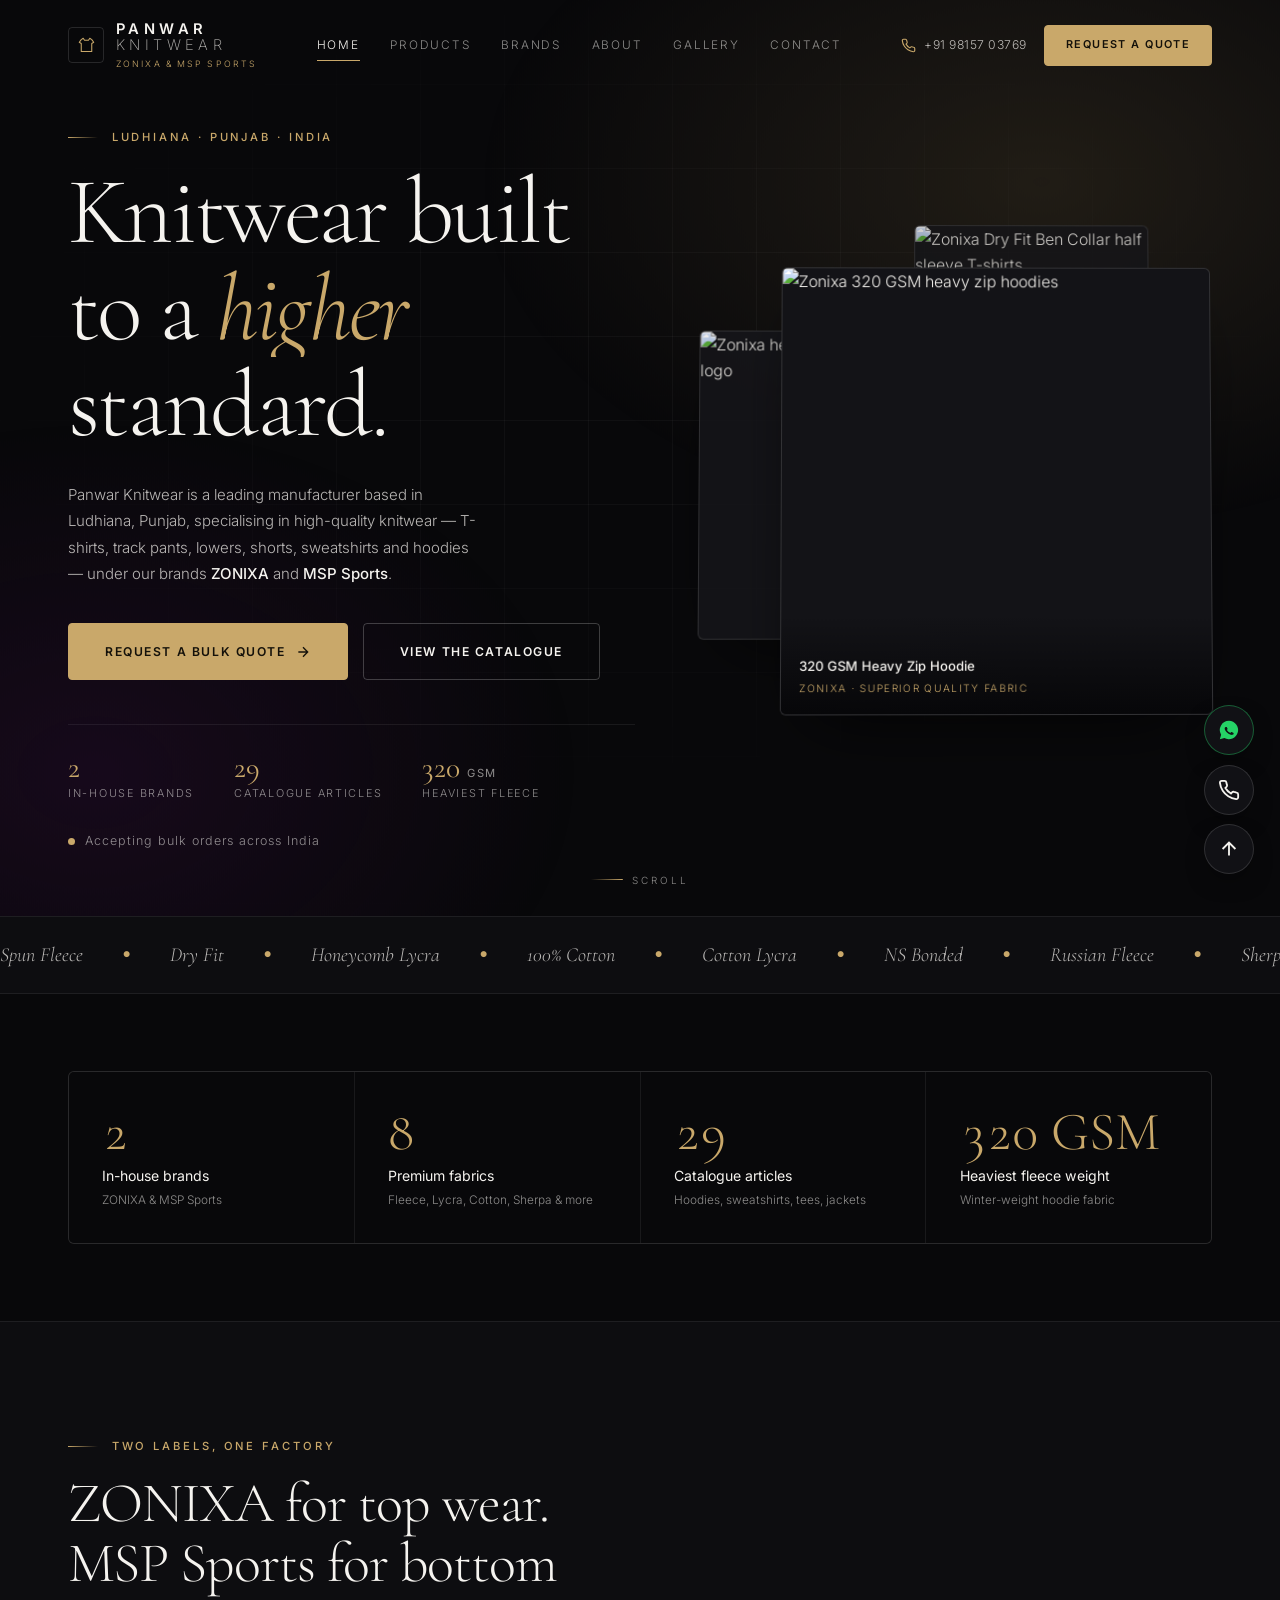
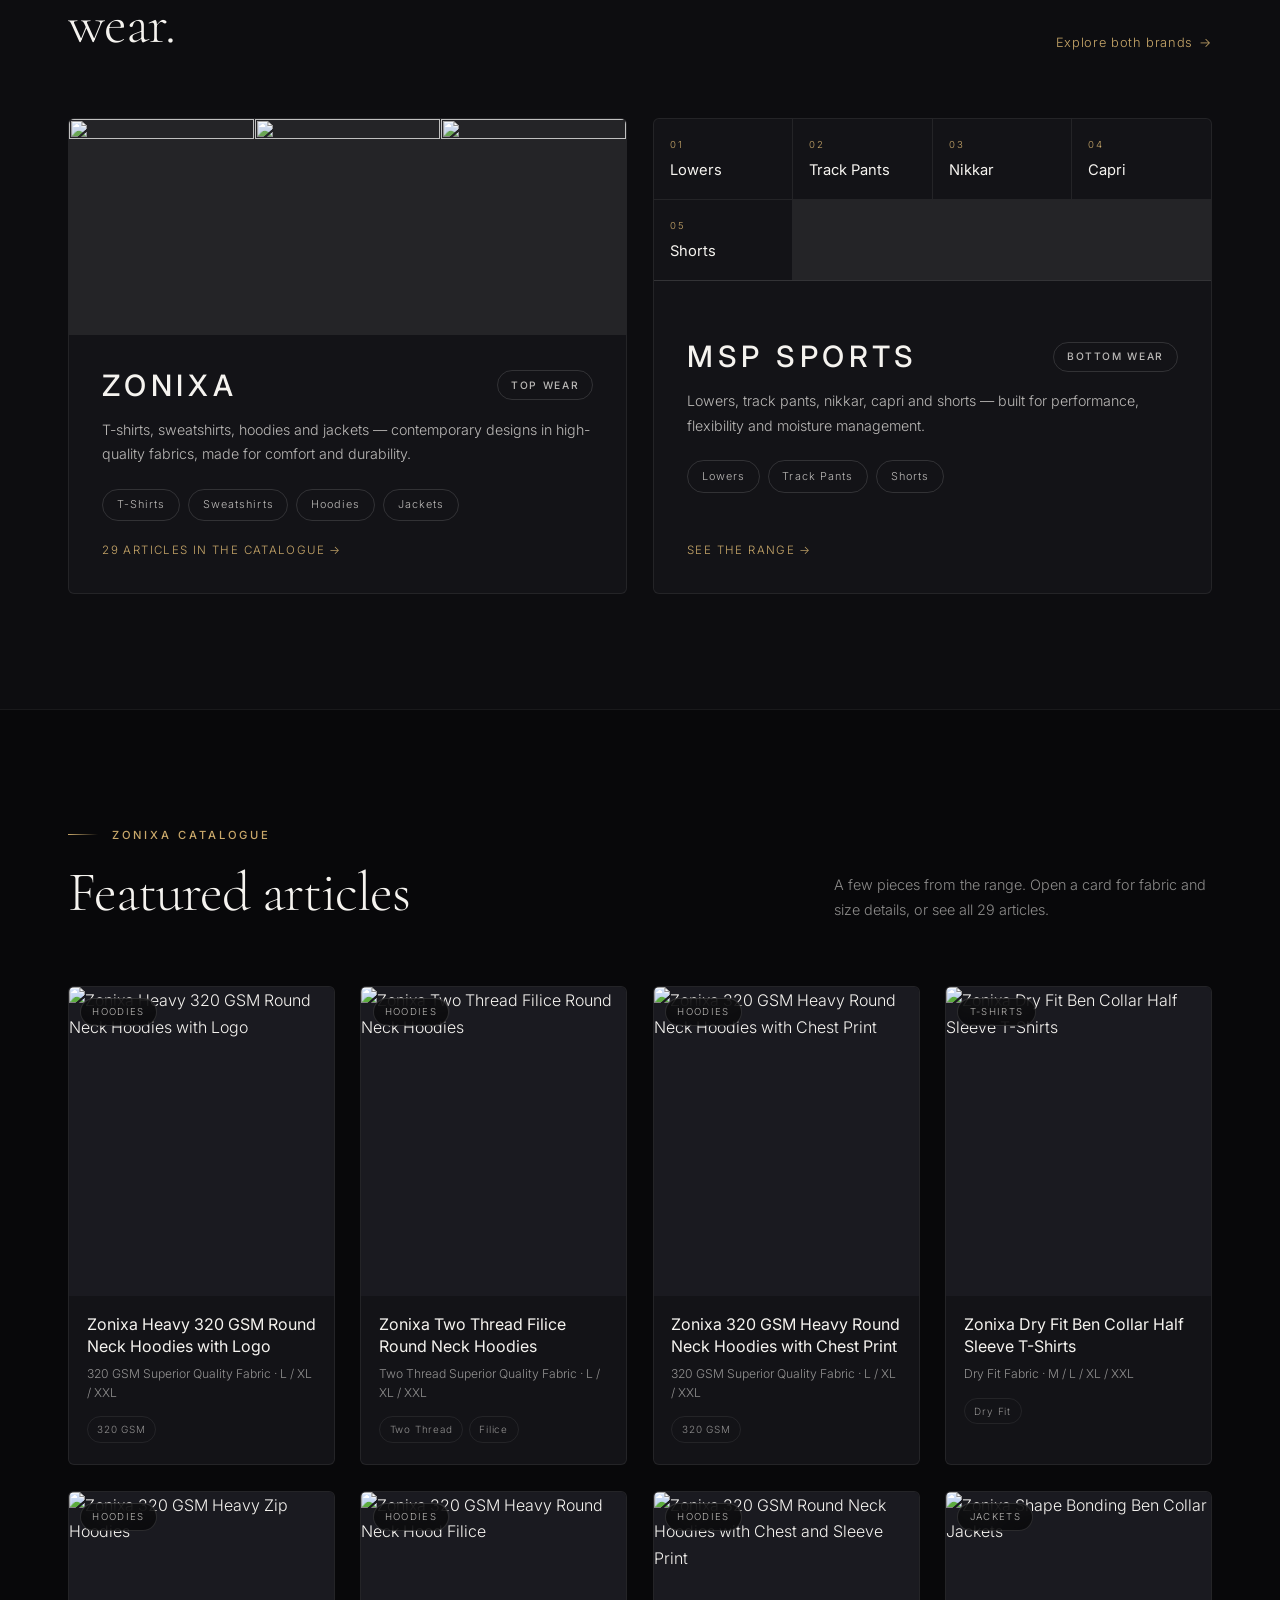
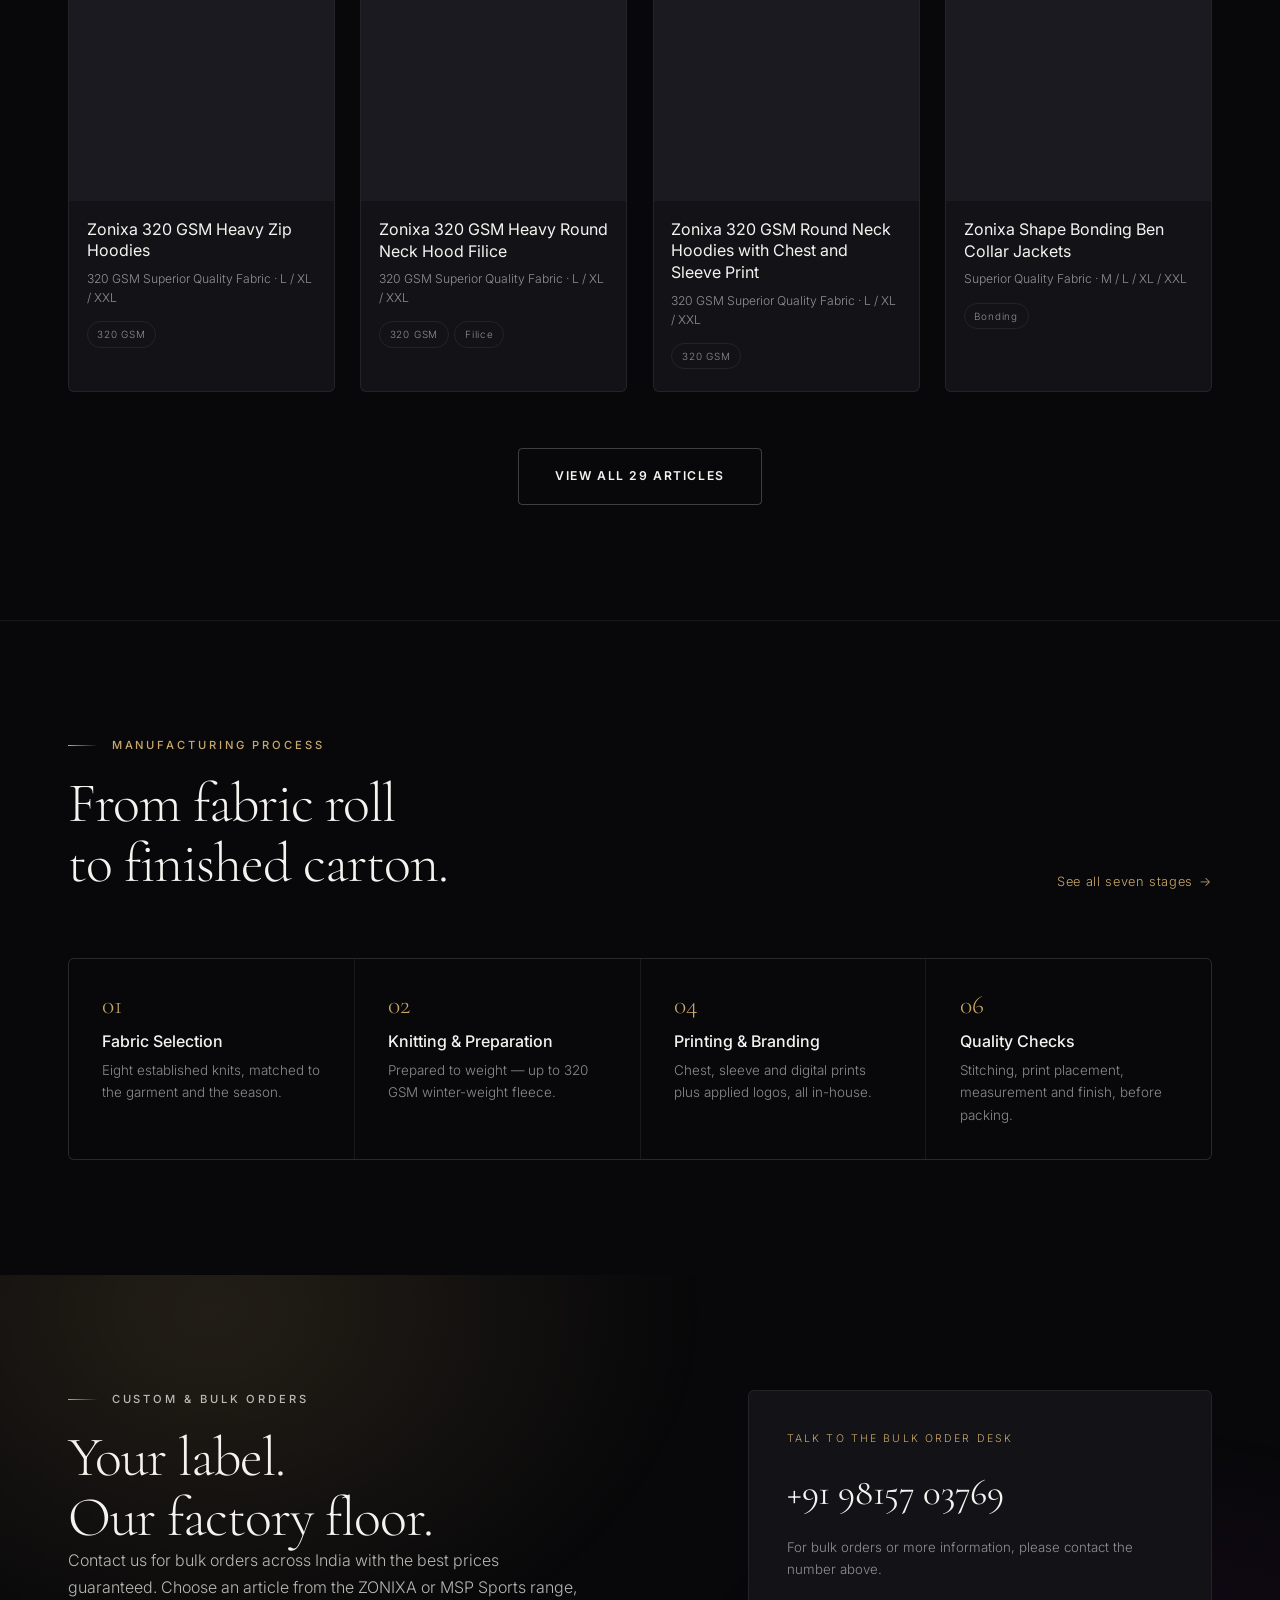
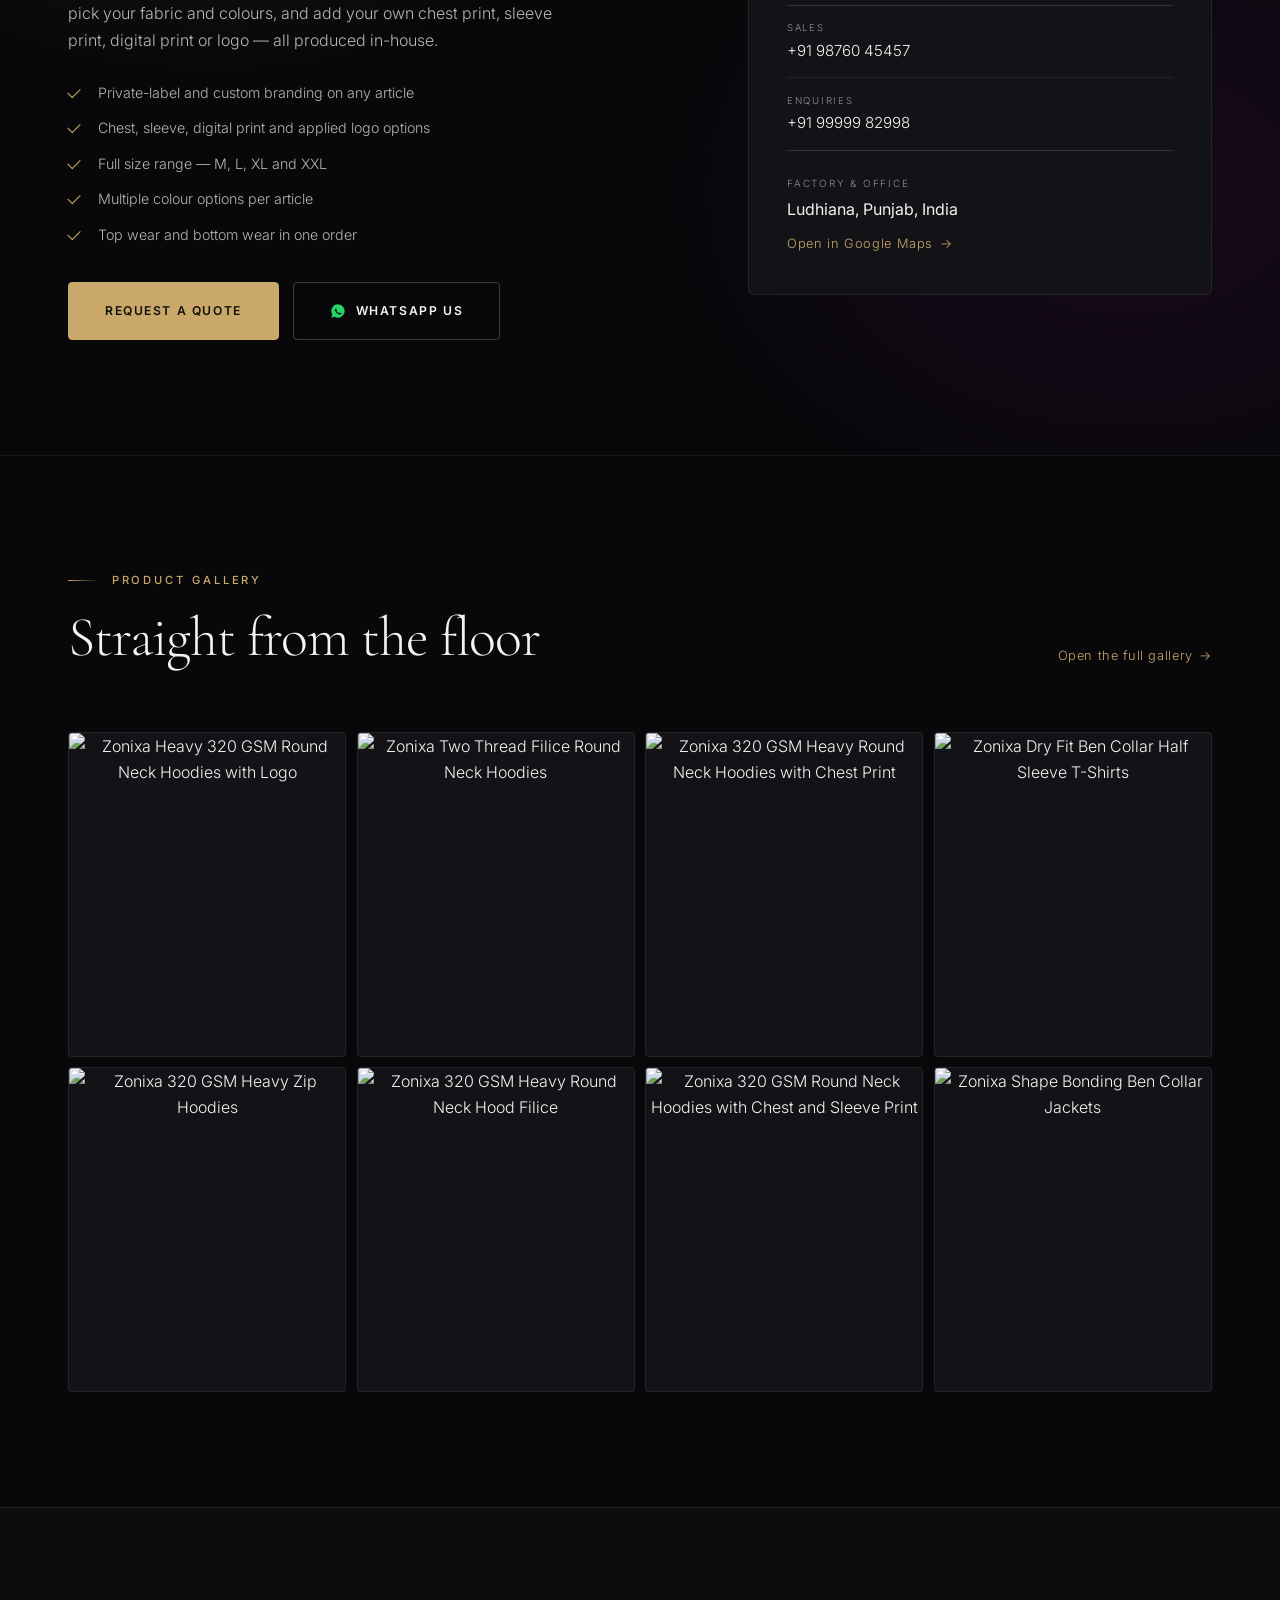
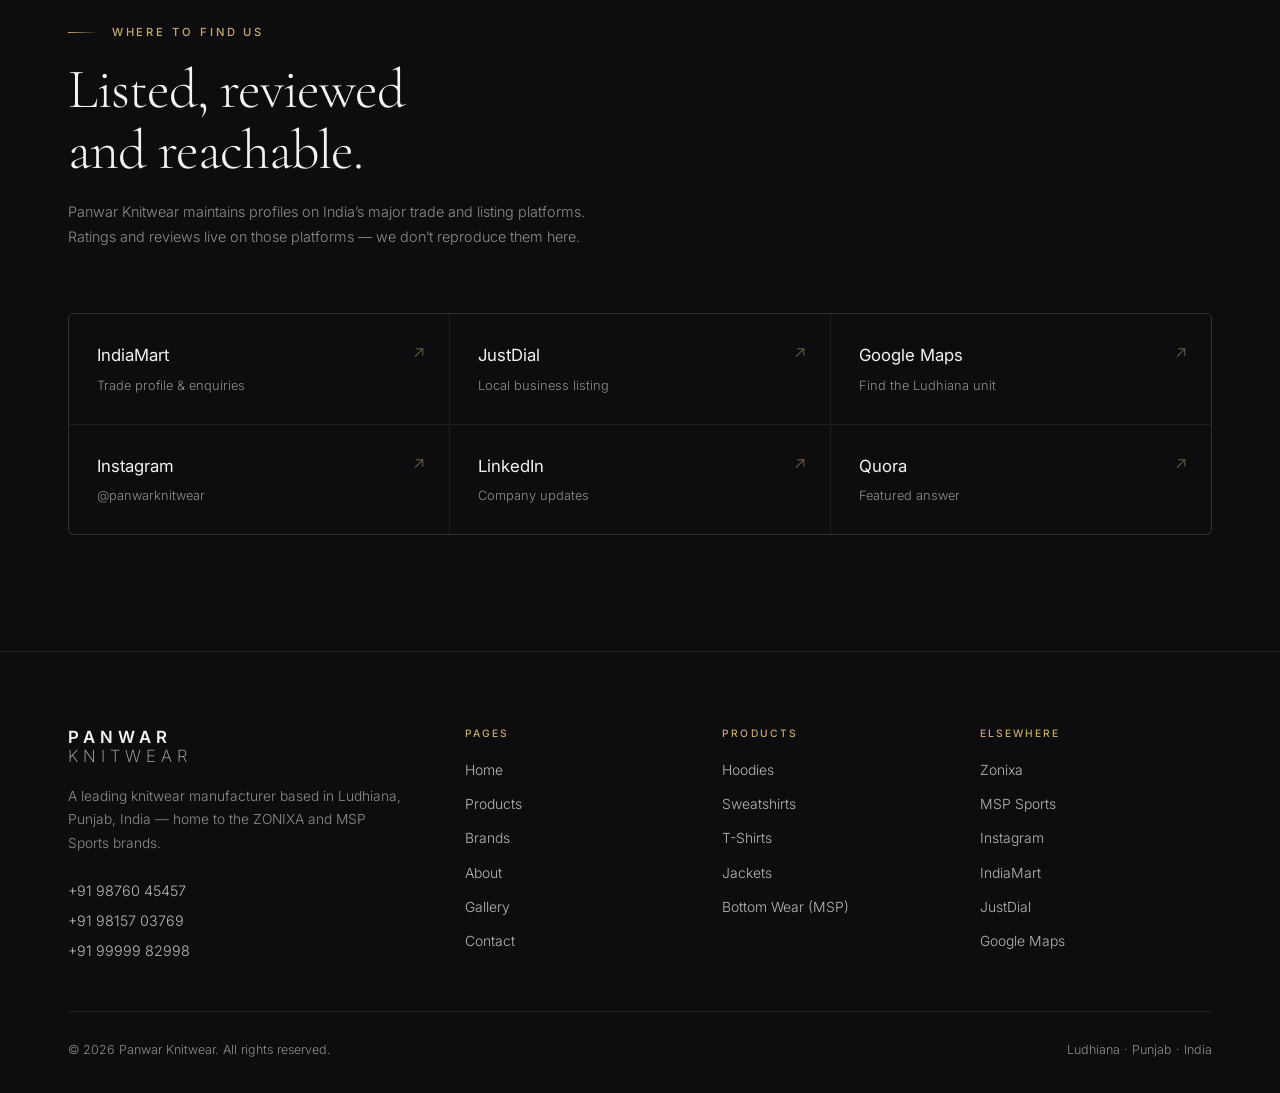
==== commit 2a989143: "Split site into six pages and fix site-wide click blocker Restructures the single-page site into a s" ====
--- a/index.html
+++ b/index.html
@@ -6,7 +6,6 @@
 <meta name="theme-color" content="#08080A">
 <meta name="color-scheme" content="dark">
 
-<!-- ==========  SEO  ========== -->
 <title>Panwar Knitwear | T-shirt &amp; Winter Wear Manufacturer in Ludhiana</title>
 <meta name="description" content="Panwar Knitwear, home to Zonixa and MSP Sports, is a leading knitwear manufacturer in Ludhiana offering top-quality T-shirts, sweatshirts, hoodies and winter wear. Contact us for bulk orders across India.">
 <meta name="keywords" content="Zonixa, MSP Sports, T-shirt manufacturer Ludhiana, winter wear manufacturer Ludhiana, hoodie manufacturer India, knitwear manufacturer Punjab, bulk t-shirt supplier India">
@@ -16,7 +15,6 @@
 <meta name="geo.region" content="IN-PB">
 <meta name="geo.placename" content="Ludhiana">
 
-<!-- Open Graph / social -->
 <meta property="og:type" content="website">
 <meta property="og:site_name" content="Panwar Knitwear">
 <meta property="og:locale" content="en_IN">
@@ -33,28 +31,22 @@
 <link rel="icon" type="image/png" href="https://panwarknitwear.com/img/fav-pk.png">
 <link rel="apple-touch-icon" href="https://panwarknitwear.com/img/fav-pk.png">
 
-<!-- Every photograph is served from panwarknitwear.com, so open that
-     connection early and preload the one image the hero paints first. -->
 <link rel="preconnect" href="https://panwarknitwear.com">
 <link rel="preconnect" href="https://fonts.googleapis.com">
 <link rel="preconnect" href="https://fonts.gstatic.com" crossorigin>
 <link rel="preload" as="image" href="https://panwarknitwear.com/img/Zonixa-320-GSM-Heavy-Zip-Hoodies.jpg" fetchpriority="high">
 
 <link href="https://fonts.googleapis.com/css2?family=Cormorant+Garamond:ital,wght@0,300;0,400;0,500;0,600;1,400&family=Inter:wght@300;400;500;600&display=swap" rel="stylesheet">
-
-<link rel="stylesheet" href="css/style.css">
-
-<!-- Without JavaScript the reveal animations never run, so make everything
-     visible and hide the parts that are rendered by script. -->
+<link rel="stylesheet" href="css/style.css?v=4">
+
 <noscript>
   <style>
-    .reveal, .reveal-line > * { opacity: 1 !important; transform: none !important; }
-    .filters, .pgrid__empty, .pcount { display: none !important; }
+    .reveal, .reveal-line .line > span { opacity: 1 !important; transform: none !important; }
+    .pgrid__empty, .pcount { display: none !important; }
     .noscript-note { display: block !important; }
   </style>
 </noscript>
 
-<!-- ==========  Structured data (real company details only)  ========== -->
 <script type="application/ld+json">
 {
   "@context": "https://schema.org",
@@ -91,49 +83,17 @@
   ]
 }
 </script>
-
-<!-- FAQ schema mirrors the questions and answers published in section 16 below. -->
-<script type="application/ld+json">
-{
-  "@context": "https://schema.org",
-  "@type": "FAQPage",
-  "mainEntity": [
-    { "@type": "Question", "name": "What does Panwar Knitwear manufacture?",
-      "acceptedAnswer": { "@type": "Answer", "text": "We manufacture high-quality knitwear: T-shirts, track pants, lowers, shorts, sweatshirts and hoodies. Top wear is sold under our ZONIXA brand and bottom wear under MSP Sports." } },
-    { "@type": "Question", "name": "Which fabrics do you work with?",
-      "acceptedAnswer": { "@type": "Answer", "text": "Spun Fleece, Dry Fit, Honeycomb Lycra, 100% Cotton, Cotton Lycra, NS Bonded, Russian Fleece and Sherpa. Winter articles go up to 320 GSM heavy fleece." } },
-    { "@type": "Question", "name": "Do you accept bulk orders?",
-      "acceptedAnswer": { "@type": "Answer", "text": "Yes. We take bulk orders across India with the best prices guaranteed. For bulk orders or more information, please contact +91 98157 03769." } },
-    { "@type": "Question", "name": "Can you add our own logo or print?",
-      "acceptedAnswer": { "@type": "Answer", "text": "Yes. Our catalogue already includes articles with applied logos, chest prints, chest-and-sleeve prints and digital prints, so custom branding on your order is standard work for us." } },
-    { "@type": "Question", "name": "What sizes are available?",
-      "acceptedAnswer": { "@type": "Answer", "text": "Catalogue articles are listed in M, L, XL and XXL. Heavy hoodies and sweatshirts are listed from L to XXL. Individual size availability is shown on each product card." } },
-    { "@type": "Question", "name": "Are multiple colours available?",
-      "acceptedAnswer": { "@type": "Answer", "text": "Most articles are produced in multiple colour options. A few are made in a single colour — for example the Two Thread Logo Filice Hood is available exclusively in black." } },
-    { "@type": "Question", "name": "Where are you located?",
-      "acceptedAnswer": { "@type": "Answer", "text": "Our manufacturing unit and office are in Ludhiana, Punjab, India." } },
-    { "@type": "Question", "name": "How do I see the full range?",
-      "acceptedAnswer": { "@type": "Answer", "text": "The ZONIXA range is listed in the Products section of this site. For the MSP Sports bottom-wear range, visit mspsports.in or request the catalogue through the enquiry form." } }
-  ]
-}
-</script>
 </head>
 
 <body>
 
 <a href="#main" class="skip">Skip to content</a>
-
-<!-- ============================================================
-     1. SCROLL PROGRESS
-     ============================================================ -->
 <div id="progress" class="scroll-progress" aria-hidden="true"></div>
 
-<!-- ============================================================
-     2. NAVBAR
-     ============================================================ -->
+<!-- ==========  NAVBAR  ========== -->
 <header id="nav" class="nav">
   <div class="nav__inner">
-    <a href="#hero" class="brand" aria-label="Panwar Knitwear — home">
+    <a href="index.html" class="brand" aria-label="Panwar Knitwear — home">
       <span class="brand__icon" aria-hidden="true">
         <svg viewBox="0 0 32 32" fill="none" stroke="currentColor" stroke-width="1.6" stroke-linejoin="round">
           <path d="M11 5 8 7l-3 4 3 2v12h16V13l3-2-3-4-3-2-2 3h-6z"/>
@@ -146,20 +106,20 @@
     </a>
 
     <nav class="nav__links" aria-label="Main">
-      <a href="#about">About</a>
-      <a href="#products">Products</a>
-      <a href="#process">Process</a>
-      <a href="#quality">Quality</a>
-      <a href="#gallery">Gallery</a>
-      <a href="#faq">FAQ</a>
+      <a href="index.html" class="active" aria-current="page">Home</a>
+      <a href="products.html">Products</a>
+      <a href="brands.html">Brands</a>
+      <a href="about.html">About</a>
+      <a href="gallery.html">Gallery</a>
+      <a href="contact.html">Contact</a>
     </nav>
 
     <div class="nav__actions">
-      <a href="tel:+919815703769" class="nav__call">
+      <a href="tel:+919815703769" class="nav__call" aria-label="Call +91 98157 03769">
         <svg viewBox="0 0 24 24" fill="none" stroke="currentColor" stroke-width="1.8" aria-hidden="true"><path d="M22 16.9v3a2 2 0 0 1-2.2 2 19.8 19.8 0 0 1-8.6-3.1 19.5 19.5 0 0 1-6-6A19.8 19.8 0 0 1 2.1 4.2 2 2 0 0 1 4.1 2h3a2 2 0 0 1 2 1.7c.1.9.4 1.8.7 2.7a2 2 0 0 1-.5 2.1L8.1 9.8a16 16 0 0 0 6 6l1.3-1.3a2 2 0 0 1 2.1-.4c.9.3 1.8.5 2.7.7a2 2 0 0 1 1.8 2Z"/></svg>
         <span>+91 98157 03769</span>
       </a>
-      <a href="#contact" class="btn btn--sm nav__quote">Request a Quote</a>
+      <a href="contact.html" class="btn btn--sm nav__quote">Request a Quote</a>
       <button id="burger" class="burger" aria-label="Open menu" aria-expanded="false" aria-controls="mobileMenu">
         <span></span><span></span><span></span>
       </button>
@@ -167,19 +127,14 @@
   </div>
 </header>
 
-<!-- Mobile menu -->
 <div id="mobileMenu" class="mmenu" aria-label="Mobile navigation">
   <nav class="mmenu__links">
-    <a href="#about"><span>01</span>About</a>
-    <a href="#brands"><span>02</span>Brands</a>
-    <a href="#products"><span>03</span>Products</a>
-    <a href="#process"><span>04</span>Process</a>
-    <a href="#quality"><span>05</span>Quality</a>
-    <a href="#bulk"><span>06</span>Bulk Orders</a>
-    <a href="#why"><span>07</span>Why Us</a>
-    <a href="#gallery"><span>08</span>Gallery</a>
-    <a href="#faq"><span>09</span>FAQ</a>
-    <a href="#contact"><span>10</span>Contact</a>
+    <a href="index.html"><span>01</span>Home</a>
+    <a href="products.html"><span>02</span>Products</a>
+    <a href="brands.html"><span>03</span>Brands</a>
+    <a href="about.html"><span>04</span>About</a>
+    <a href="gallery.html"><span>05</span>Gallery</a>
+    <a href="contact.html"><span>06</span>Contact</a>
   </nav>
   <div class="mmenu__foot">
     <a class="btn btn--sm btn--full" href="https://wa.me/919815703769?text=Hi%20Panwar%20Knitwear%2C%20I%27d%20like%20a%20quote%20for%20a%20bulk%20order." target="_blank" rel="noopener">Enquire on WhatsApp</a>
@@ -193,9 +148,7 @@
 
 <main id="main">
 
-<!-- ============================================================
-     3. HERO
-     ============================================================ -->
+<!-- ==========  HERO  ========== -->
 <section id="hero" class="hero">
   <div class="hero__bg" data-parallax="0.18" aria-hidden="true"></div>
   <div class="hero__veil" aria-hidden="true"></div>
@@ -220,11 +173,11 @@
       </p>
 
       <div class="hero__cta reveal">
-        <a href="#contact" class="btn btn--lg">
+        <a href="contact.html" class="btn btn--lg">
           Request a Bulk Quote
           <svg viewBox="0 0 24 24" fill="none" stroke="currentColor" stroke-width="2" aria-hidden="true"><path d="M5 12h13M12 5l7 7-7 7"/></svg>
         </a>
-        <a href="#products" class="btn btn--lg btn--ghost">View the Catalogue</a>
+        <a href="products.html" class="btn btn--lg btn--ghost">View the Catalogue</a>
       </div>
 
       <ul class="hero__facts reveal">
@@ -238,7 +191,6 @@
       </p>
     </div>
 
-    <!-- Real catalogue photography, layered on depth planes. -->
     <div class="hero__visual" id="heroVisual">
       <div class="stack" id="stack">
         <figure class="stack__card stack__card--3" data-depth="8">
@@ -270,9 +222,7 @@
   </a>
 </section>
 
-<!-- ============================================================
-     4. FABRIC MARQUEE
-     ============================================================ -->
+<!-- ==========  FABRIC MARQUEE  ========== -->
 <section id="marquee" class="marquee" aria-label="Fabrics we work with">
   <div class="marquee__track">
     <div class="marquee__row">
@@ -288,10 +238,7 @@
   </div>
 </section>
 
-<!-- ============================================================
-     5. STATISTICS
-     Only figures countable from the Panwar Knitwear catalogue.
-     ============================================================ -->
+<!-- ==========  STATS  ========== -->
 <section class="stats" aria-label="Panwar Knitwear at a glance">
   <div class="wrap">
     <div class="stats__grid">
@@ -319,285 +266,120 @@
   </div>
 </section>
 
-<!-- ============================================================
-     6. ABOUT
-     ============================================================ -->
-<section id="about" class="about section">
-  <div class="wrap">
-    <header class="sec-head">
-      <p class="eyebrow reveal"><span class="eyebrow__rule" aria-hidden="true"></span>About Panwar Knitwear</p>
-      <h2 class="sec-title reveal">A knitwear house rooted in Ludhiana&rsquo;s textile tradition.</h2>
+<!-- ==========  BRANDS TEASER  ========== -->
+<section class="brands section">
+  <div class="wrap">
+    <header class="sec-head sec-head--row">
+      <div>
+        <p class="eyebrow reveal"><span class="eyebrow__rule" aria-hidden="true"></span>Two labels, one factory</p>
+        <h2 class="sec-title reveal">ZONIXA for top wear.<br>MSP Sports for bottom wear.</h2>
+      </div>
+      <a href="brands.html" class="link-arrow reveal">Explore both brands</a>
     </header>
 
-    <div class="about__grid">
-      <article class="about__card reveal">
-        <div class="about__media">
-          <img src="https://panwarknitwear.com/img/who-we-are.jpg"
-               alt="Inside the Panwar Knitwear manufacturing operation"
-               width="500" height="160" loading="lazy" decoding="async">
-        </div>
-        <h3>Who We Are</h3>
-        <p>Panwar Knitwear is a leading manufacturer based in Ludhiana, Punjab, India, specializing in high-quality knitwear. We offer a diverse range of products including T-shirts, track pants, lowers, shorts, sweatshirts, and hoodies under our brands ZONIXA and MSP Sports.</p>
-      </article>
-
-      <article class="about__card reveal">
-        <div class="about__media">
-          <img src="https://panwarknitwear.com/img/our-craftsmanship.jpg"
-               alt="Premium knit fabrics used by Panwar Knitwear"
-               width="500" height="160" loading="lazy" decoding="async">
-        </div>
-        <h3>Our Craftsmanship</h3>
-        <p>Our garments are made from premium fabrics such as Spun Fleece, Dry Fit, Honeycomb Lycra, 100% Cotton, Cotton Lycra, NS Bonded, Russian Fleece, and Sherpa. Our state-of-the-art manufacturing facility is equipped with the latest technology to ensure high-quality, comfortable, and sustainable products.</p>
-      </article>
-
-      <article class="about__card reveal">
-        <div class="about__media">
-          <img src="https://panwarknitwear.com/img/our-leadership.jpg"
-               alt="The leadership team behind Panwar Knitwear"
-               width="1072" height="160" loading="lazy" decoding="async">
-        </div>
-        <h3>Our Leadership</h3>
-        <p>Founded by Mohar Singh Panwar, with Prabhu Panwar and Bhala Ram Panwar as co-founders and CEOs, and online presence managed by Rohitash Panwar, Panwar Knitwear is committed to excellence and maintaining our reputation as a top manufacturer in India.</p>
-      </article>
-    </div>
-
-    <ul class="leaders reveal">
-      <li><strong>Mohar Singh Panwar</strong><span>Founder</span></li>
-      <li><strong>Prabhu Panwar</strong><span>Co-founder &amp; CEO</span></li>
-      <li><strong>Bhala Ram Panwar</strong><span>Co-founder &amp; CEO</span></li>
-      <li><strong>Rohitash Panwar</strong><span>Online Management</span></li>
-    </ul>
-  </div>
-</section>
-
-<!-- ============================================================
-     7. BRANDS
-     ============================================================ -->
-<section id="brands" class="brands section">
-  <div class="wrap">
-    <header class="sec-head">
-      <p class="eyebrow reveal"><span class="eyebrow__rule" aria-hidden="true"></span>Two labels, one factory</p>
-      <h2 class="sec-title reveal">ZONIXA for top wear.<br>MSP Sports for bottom wear.</h2>
-    </header>
-
     <div class="brands__grid">
-
-      <!-- ZONIXA -->
-      <article class="brandcard brandcard--zonixa reveal">
-        <div class="brandcard__glow" aria-hidden="true"></div>
-        <div class="brandcard__head">
-          <div>
-            <h3 class="brandcard__name">ZONIXA</h3>
-            <p class="brandcard__role">Top Wear</p>
-          </div>
-          <span class="chip">29 articles</span>
-        </div>
-
-        <div class="brandcard__shots" aria-hidden="true">
+      <a class="brandtile reveal" href="brands.html#zonixa">
+        <div class="brandtile__shots" aria-hidden="true">
           <img src="https://panwarknitwear.com/img/Zonixa-320-GSM-Heavy-Zip-Hoodies.jpg" alt="" width="982" height="1147" loading="lazy" decoding="async">
           <img src="https://panwarknitwear.com/img/Zonixa-Heavy-320-GSM-Round-Neck-Hoodies-with-Logo.jpg" alt="" width="982" height="1147" loading="lazy" decoding="async">
           <img src="https://panwarknitwear.com/img/Zonixa-Dry-Fit-Ben-Collar-Half-Sleeve-T-Shirts.jpg" alt="" width="982" height="1147" loading="lazy" decoding="async">
         </div>
-
-        <p>Explore our range of top wear, including T-shirts, sweatshirts, and hoodies, all designed for comfort and style. At ZONIXA, we focus on blending contemporary designs with unmatched comfort. Our T-shirts are perfect for both casual and formal wear, ensuring you look sharp no matter the occasion. Our sweatshirts and hoodies are crafted from high-quality fabrics, providing warmth and durability for any season.</p>
-        <p>Our products undergo rigorous quality checks to ensure they meet the highest standards. ZONIXA is committed to sustainability and uses eco-friendly materials in our manufacturing processes. Join us in our journey towards a more sustainable and stylish future.</p>
-
-        <ul class="taglist">
-          <li>T-Shirts</li><li>Sweatshirts</li><li>Hoodies</li><li>Jackets</li>
-        </ul>
-
-        <div class="brandcard__foot">
-          <a href="#products" class="btn btn--sm">Browse the catalogue</a>
-          <a href="https://zonixa.com" target="_blank" rel="noopener" class="link-arrow">zonixa.com</a>
-        </div>
-      </article>
-
-      <!-- MSP SPORTS -->
-      <article class="brandcard brandcard--msp reveal">
-        <div class="brandcard__glow" aria-hidden="true"></div>
-        <div class="brandcard__head">
-          <div>
-            <h3 class="brandcard__name">MSP SPORTS</h3>
-            <p class="brandcard__role">Bottom Wear</p>
+        <div class="brandtile__body">
+          <div class="brandtile__head">
+            <h3>ZONIXA</h3>
+            <span class="chip">Top Wear</span>
           </div>
-          <span class="chip">5 ranges</span>
-        </div>
-
-        <!-- MSP has no photography on the source site, so the range is shown
-             as a typographic index rather than with unrelated stock images. -->
-        <ul class="mspgrid" aria-label="MSP Sports product ranges">
+          <p>T-shirts, sweatshirts, hoodies and jackets &mdash; contemporary designs in high-quality fabrics, made for comfort and durability.</p>
+          <ul class="taglist">
+            <li>T-Shirts</li><li>Sweatshirts</li><li>Hoodies</li><li>Jackets</li>
+          </ul>
+          <span class="brandtile__more">29 articles in the catalogue &rarr;</span>
+        </div>
+      </a>
+
+      <a class="brandtile brandtile--msp reveal" href="brands.html#msp">
+        <ul class="mspgrid" aria-hidden="true">
           <li><span>01</span><strong>Lowers</strong></li>
           <li><span>02</span><strong>Track Pants</strong></li>
           <li><span>03</span><strong>Nikkar</strong></li>
           <li><span>04</span><strong>Capri</strong></li>
           <li><span>05</span><strong>Shorts</strong></li>
         </ul>
-
-        <p>Discover our collection of bottom wear, such as lowers, track pants, nikkar, capri, and shorts, crafted for performance and durability. MSP Sports is dedicated to providing athletes and fitness enthusiasts with the best apparel to enhance their performance. Our lowers and track pants are designed to offer maximum comfort and flexibility, making them ideal for workouts, sports, and daily wear.</p>
-        <p>Our Nikkar, Capri, and shorts are perfect for summer activities, offering breathability and ease of movement. We use advanced fabric technology to wick away moisture and keep you cool and dry during intense activities. Experience the perfect blend of style, comfort, and performance with MSP Sports.</p>
-
-        <div class="brandcard__foot">
-          <a href="#contact" class="btn btn--sm btn--ghost">Request MSP catalogue</a>
-          <a href="https://mspsports.in" target="_blank" rel="noopener" class="link-arrow">mspsports.in</a>
-        </div>
-      </article>
-    </div>
-  </div>
-</section>
-
-<!-- ============================================================
-     8. PRODUCTS  (search + filter + detail modal)
-     ============================================================ -->
-<section id="products" class="products section">
+        <div class="brandtile__body">
+          <div class="brandtile__head">
+            <h3>MSP SPORTS</h3>
+            <span class="chip">Bottom Wear</span>
+          </div>
+          <p>Lowers, track pants, nikkar, capri and shorts &mdash; built for performance, flexibility and moisture management.</p>
+          <ul class="taglist">
+            <li>Lowers</li><li>Track Pants</li><li>Shorts</li>
+          </ul>
+          <span class="brandtile__more">See the range &rarr;</span>
+        </div>
+      </a>
+    </div>
+  </div>
+</section>
+
+<!-- ==========  FEATURED PRODUCTS  ========== -->
+<section class="products section">
   <div class="wrap">
     <header class="sec-head sec-head--row">
       <div>
         <p class="eyebrow reveal"><span class="eyebrow__rule" aria-hidden="true"></span>ZONIXA Catalogue</p>
-        <h2 class="sec-title reveal">Product range</h2>
-      </div>
-      <p class="sec-note reveal">Every article below is a live product from the Panwar Knitwear catalogue. Open a card for full fabric and size details.</p>
+        <h2 class="sec-title reveal">Featured articles</h2>
+      </div>
+      <p class="sec-note reveal">A few pieces from the range. Open a card for fabric and size details, or see all 29 articles.</p>
     </header>
 
-    <div class="filters reveal">
-      <div class="filters__search">
-        <svg viewBox="0 0 24 24" fill="none" stroke="currentColor" stroke-width="1.8" aria-hidden="true"><circle cx="11" cy="11" r="7"/><path d="m20 20-3.5-3.5"/></svg>
-        <input type="search" id="search" placeholder="Search hoodies, dry fit, 320 GSM&hellip;" aria-label="Search products" autocomplete="off">
-        <button type="button" class="filters__clear" id="searchClear" aria-label="Clear search" hidden>&times;</button>
-      </div>
-      <div class="filters__cats" id="cats" role="group" aria-label="Filter by category"></div>
-    </div>
-
-    <p class="pcount" id="pcount" role="status" aria-live="polite"></p>
-
-    <div class="pgrid" id="pgrid"></div>
-
-    <p class="pgrid__empty" id="empty" hidden>
-      No products match that search. Try &ldquo;hoodie&rdquo;, &ldquo;t-shirt&rdquo; or &ldquo;dry fit&rdquo;.
-    </p>
-    <p class="noscript-note" hidden>The product catalogue needs JavaScript. Please call <a href="tel:+919815703769">+91 98157 03769</a> for the full range.</p>
-  </div>
-</section>
-
-<!-- ============================================================
-     9. MANUFACTURING PROCESS
-     ============================================================ -->
-<section id="process" class="process section">
-  <div class="wrap">
-    <header class="sec-head">
-      <p class="eyebrow reveal"><span class="eyebrow__rule" aria-hidden="true"></span>Manufacturing Process</p>
-      <h2 class="sec-title reveal">From fabric roll to finished carton.</h2>
+    <!-- data-limit renders a fixed selection with no search or filter bar. -->
+    <div class="pgrid" id="pgrid" data-limit="8"></div>
+
+    <p class="noscript-note" hidden>The catalogue needs JavaScript. Please call <a href="tel:+919815703769">+91 98157 03769</a> for the full range.</p>
+
+    <div class="sec-foot reveal">
+      <a href="products.html" class="btn btn--lg btn--ghost">View all 29 articles</a>
+    </div>
+  </div>
+</section>
+
+<!-- ==========  PROCESS TEASER  ========== -->
+<section class="process section">
+  <div class="wrap">
+    <header class="sec-head sec-head--row">
+      <div>
+        <p class="eyebrow reveal"><span class="eyebrow__rule" aria-hidden="true"></span>Manufacturing Process</p>
+        <h2 class="sec-title reveal">From fabric roll to finished carton.</h2>
+      </div>
+      <a href="about.html#process" class="link-arrow reveal">See all seven stages</a>
     </header>
 
-    <ol class="timeline" id="timeline">
-      <li class="tl reveal">
-        <span class="tl__num">01</span>
-        <div class="tl__body">
-          <h3>Fabric Selection</h3>
-          <p>Every order starts with the right knit. We work with Spun Fleece, Dry Fit, Honeycomb Lycra, 100% Cotton, Cotton Lycra, NS Bonded, Russian Fleece and Sherpa &mdash; matched to the garment and the season.</p>
-        </div>
-      </li>
-      <li class="tl reveal">
-        <span class="tl__num">02</span>
-        <div class="tl__body">
-          <h3>Knitting &amp; Fabric Preparation</h3>
-          <p>Fabric is prepared to the required weight &mdash; up to the 320 GSM winter-weight fleece used in our heavy hoodies &mdash; then checked for hand-feel, shade and consistency before cutting.</p>
-        </div>
-      </li>
-      <li class="tl reveal">
-        <span class="tl__num">03</span>
-        <div class="tl__body">
-          <h3>Cutting</h3>
-          <p>Panels are cut to the article specification across the full size range so every piece in a bulk run matches the approved sample.</p>
-        </div>
-      </li>
-      <li class="tl reveal">
-        <span class="tl__num">04</span>
-        <div class="tl__body">
-          <h3>Printing &amp; Branding</h3>
-          <p>Chest prints, sleeve prints, digital prints and applied logos &mdash; all produced in-house, as seen throughout the ZONIXA range.</p>
-        </div>
-      </li>
-      <li class="tl reveal">
-        <span class="tl__num">05</span>
-        <div class="tl__body">
-          <h3>Stitching &amp; Assembly</h3>
-          <p>Our state-of-the-art manufacturing facility is equipped with the latest technology to produce high-quality garments efficiently and sustainably.</p>
-        </div>
-      </li>
-      <li class="tl reveal">
-        <span class="tl__num">06</span>
-        <div class="tl__body">
-          <h3>Rigorous Quality Checks</h3>
-          <p>Our products undergo rigorous quality checks to ensure they meet the highest standards &mdash; stitching, print placement, measurement and finish.</p>
-        </div>
-      </li>
-      <li class="tl reveal">
-        <span class="tl__num">07</span>
-        <div class="tl__body">
-          <h3>Packing &amp; Dispatch</h3>
-          <p>Finished goods are packed by size ratio and dispatched for bulk orders across India.</p>
-        </div>
-      </li>
-    </ol>
-  </div>
-</section>
-
-<!-- ============================================================
-     10. QUALITY & FABRIC RANGE
-     ============================================================ -->
-<section id="quality" class="quality section">
-  <div class="wrap">
-    <header class="sec-head">
-      <p class="eyebrow reveal"><span class="eyebrow__rule" aria-hidden="true"></span>Quality &amp; Manufacturing</p>
-      <h2 class="sec-title reveal">Built on fabric, technology and checks.</h2>
-    </header>
-
-    <div class="quality__grid">
-      <!-- A portrait catalogue photograph fills this portrait frame, so the
-           image is shown at its own proportions instead of being cropped. -->
-      <figure class="quality__media reveal">
-        <img src="https://panwarknitwear.com/img/Zonixa-320-GSM-Heavy-Zip-Hoodies.jpg"
-             alt="Zonixa 320 GSM heavy zip hoodie, the heaviest fleece in the range"
-             width="982" height="1147" loading="lazy" decoding="async">
-        <figcaption class="quality__badge">
-          <strong>320</strong><span>GSM heavy fleece</span>
-        </figcaption>
-      </figure>
-
-      <div class="quality__copy">
-        <div class="qrow reveal">
-          <h3>A state-of-the-art facility</h3>
-          <p>Our state-of-the-art manufacturing facility is equipped with the latest technology to produce high-quality garments efficiently and sustainably.</p>
-        </div>
-        <div class="qrow reveal">
-          <h3>Rigorous quality checks</h3>
-          <p>Our products undergo rigorous quality checks to ensure they meet the highest standards before they leave the floor.</p>
-        </div>
-        <div class="qrow reveal">
-          <h3>Eco-friendly materials</h3>
-          <p>ZONIXA is committed to sustainability and uses eco-friendly materials in our manufacturing processes.</p>
-        </div>
-        <div class="qrow reveal">
-          <h3>Advanced fabric technology</h3>
-          <p>MSP Sports uses advanced fabric technology to wick away moisture and keep you cool and dry during intense activities.</p>
-        </div>
-      </div>
-    </div>
-
-    <!-- Fabric library -->
-    <div class="fabrics">
-      <div class="fabrics__head">
-        <h3 class="fabrics__title reveal">Our fabric library</h3>
-        <p class="sec-note reveal">Eight established knits, matched to the garment and the season.</p>
-      </div>
-      <div class="fabrics__grid" id="fabrics"></div>
-    </div>
-  </div>
-</section>
-
-<!-- ============================================================
-     11. CUSTOM / BULK ORDER
-     ============================================================ -->
+    <div class="steps">
+      <article class="step reveal">
+        <span class="step__num">01</span>
+        <h3>Fabric Selection</h3>
+        <p>Eight established knits, matched to the garment and the season.</p>
+      </article>
+      <article class="step reveal">
+        <span class="step__num">02</span>
+        <h3>Knitting &amp; Preparation</h3>
+        <p>Prepared to weight &mdash; up to 320 GSM winter-weight fleece.</p>
+      </article>
+      <article class="step reveal">
+        <span class="step__num">04</span>
+        <h3>Printing &amp; Branding</h3>
+        <p>Chest, sleeve and digital prints plus applied logos, all in-house.</p>
+      </article>
+      <article class="step reveal">
+        <span class="step__num">06</span>
+        <h3>Quality Checks</h3>
+        <p>Stitching, print placement, measurement and finish, before packing.</p>
+      </article>
+    </div>
+  </div>
+</section>
+
+<!-- ==========  BULK / CUSTOM CTA  ========== -->
 <section id="bulk" class="bulk section">
   <div class="bulk__bg" data-parallax="0.14" aria-hidden="true"></div>
   <div class="wrap">
@@ -618,7 +400,7 @@
           <li>Top wear and bottom wear in one order</li>
         </ul>
         <div class="bulk__cta reveal">
-          <a href="#contact" class="btn btn--lg">Request a Quote</a>
+          <a href="contact.html" class="btn btn--lg">Request a Quote</a>
           <a href="https://wa.me/919815703769?text=Hi%20Panwar%20Knitwear%2C%20I%27d%20like%20a%20quote%20for%20a%20bulk%20order."
              target="_blank" rel="noopener" class="btn btn--lg btn--wa">
             <svg viewBox="0 0 24 24" fill="currentColor" aria-hidden="true"><path d="M12 2a10 10 0 0 0-8.6 15.1L2 22l5-1.3A10 10 0 1 0 12 2Zm5.2 14.1c-.2.6-1.2 1.2-1.7 1.2-.5.1-1 .1-1.7-.1a11 11 0 0 1-4.3-2.7 9.5 9.5 0 0 1-2-3.1c-.2-.6-.3-1.4.1-2 .2-.3.5-.7.8-.8h.7c.2 0 .4 0 .6.5l.7 1.6c.1.2 0 .4-.1.6l-.4.5c-.1.2-.2.3 0 .6a7 7 0 0 0 3.2 2.7c.3.1.4 0 .6-.1l.7-.8c.2-.2.4-.1.6 0l1.5.8c.5.2.5.4.5.6 0 .2 0 .4-.1.5Z"/></svg>
@@ -645,85 +427,21 @@
   </div>
 </section>
 
-<!-- ============================================================
-     12. WHY CHOOSE US
-     ============================================================ -->
-<section id="why" class="why section">
-  <div class="wrap">
-    <header class="sec-head">
-      <p class="eyebrow reveal"><span class="eyebrow__rule" aria-hidden="true"></span>Why Choose Us</p>
-      <h2 class="sec-title reveal">What working with Panwar Knitwear gives you.</h2>
-    </header>
-
-    <div class="why__grid">
-      <article class="why__card reveal">
-        <span class="why__ico" aria-hidden="true">
-          <svg viewBox="0 0 24 24" fill="none" stroke="currentColor" stroke-width="1.5"><path d="M3 21h18M5 21V8l7-5 7 5v13M9 21v-6h6v6"/></svg>
-        </span>
-        <h3>Manufacturer, not a middleman</h3>
-        <p>We are the factory. Fabric, print and stitching happen under our own roof in Ludhiana, so specifications and pricing come straight from the source.</p>
-      </article>
-      <article class="why__card reveal">
-        <span class="why__ico" aria-hidden="true">
-          <svg viewBox="0 0 24 24" fill="none" stroke="currentColor" stroke-width="1.5"><path d="M12 3l2.7 5.5 6.3.9-4.5 4.4 1 6.2-5.5-2.9-5.5 2.9 1-6.2L3 9.4l6.3-.9L12 3Z"/></svg>
-        </span>
-        <h3>Premium fabric library</h3>
-        <p>Eight established knit fabrics &mdash; from breathable 100% Cotton to 320 GSM Russian Fleece and Sherpa &mdash; ready to match your product brief.</p>
-      </article>
-      <article class="why__card reveal">
-        <span class="why__ico" aria-hidden="true">
-          <svg viewBox="0 0 24 24" fill="none" stroke="currentColor" stroke-width="1.5"><path d="M20 6 9 17l-5-5"/></svg>
-        </span>
-        <h3>Rigorous quality checks</h3>
-        <p>Every article passes through quality control before it is packed, so a bulk run looks like the sample you approved.</p>
-      </article>
-      <article class="why__card reveal">
-        <span class="why__ico" aria-hidden="true">
-          <svg viewBox="0 0 24 24" fill="none" stroke="currentColor" stroke-width="1.5"><path d="M4 7h16M4 12h16M4 17h16"/></svg>
-        </span>
-        <h3>Two complete ranges</h3>
-        <p>Top wear through ZONIXA and bottom wear through MSP Sports &mdash; a full head-to-toe order from a single supplier.</p>
-      </article>
-      <article class="why__card reveal">
-        <span class="why__ico" aria-hidden="true">
-          <svg viewBox="0 0 24 24" fill="none" stroke="currentColor" stroke-width="1.5"><path d="M12 21s7-5 7-11a7 7 0 1 0-14 0c0 6 7 11 7 11Z"/><path d="M9 10c1.5 2 4.5 2 6 0"/></svg>
-        </span>
-        <h3>Sustainability focus</h3>
-        <p>ZONIXA is committed to sustainability and uses eco-friendly materials in our manufacturing processes.</p>
-      </article>
-      <article class="why__card reveal">
-        <span class="why__ico" aria-hidden="true">
-          <svg viewBox="0 0 24 24" fill="none" stroke="currentColor" stroke-width="1.5"><path d="M3 12h13l-3-3m3 3-3 3M3 6h18M3 18h18"/></svg>
-        </span>
-        <h3>Bulk orders across India</h3>
-        <p>Set up for volume production and dispatch nationwide, with the best prices guaranteed.</p>
-      </article>
-    </div>
-  </div>
-</section>
-
-<!-- ============================================================
-     13. GALLERY + LIGHTBOX
-     ============================================================ -->
-<section id="gallery" class="gallery section">
+<!-- ==========  GALLERY TEASER  ========== -->
+<section class="gallery section">
   <div class="wrap">
     <header class="sec-head sec-head--row">
       <div>
-        <p class="eyebrow reveal"><span class="eyebrow__rule" aria-hidden="true"></span>Product &amp; Fabric Gallery</p>
+        <p class="eyebrow reveal"><span class="eyebrow__rule" aria-hidden="true"></span>Product Gallery</p>
         <h2 class="sec-title reveal">Straight from the floor</h2>
       </div>
-      <p class="sec-note reveal">Select any image to open it full size. Use the arrow keys to move through the set.</p>
+      <a href="gallery.html" class="link-arrow reveal">Open the full gallery</a>
     </header>
-    <div class="ggrid" id="ggrid"></div>
-  </div>
-</section>
-
-<!-- ============================================================
-     14. WHERE TO FIND US
-     (The existing website publishes no customer testimonials, so
-      verified third-party listings are shown here instead of
-      invented quotes.)
-     ============================================================ -->
+    <div class="ggrid ggrid--teaser" id="ggrid" data-limit="8"></div>
+  </div>
+</section>
+
+<!-- ==========  WHERE TO FIND US  ========== -->
 <section id="listings" class="listings section">
   <div class="wrap">
     <header class="sec-head">
@@ -734,163 +452,30 @@
 
     <div class="listings__grid">
       <a class="lcard reveal" href="https://www.indiamart.com/panwar-knitwear" target="_blank" rel="noopener">
-        <strong>IndiaMart</strong><span>Trade profile &amp; enquiries</span>
-        <i aria-hidden="true">&#8599;</i>
+        <strong>IndiaMart</strong><span>Trade profile &amp; enquiries</span><i aria-hidden="true">&#8599;</i>
       </a>
       <a class="lcard reveal" href="https://jsdl.in/DT-40JPFSTDR23" target="_blank" rel="noopener">
-        <strong>JustDial</strong><span>Local business listing</span>
-        <i aria-hidden="true">&#8599;</i>
+        <strong>JustDial</strong><span>Local business listing</span><i aria-hidden="true">&#8599;</i>
       </a>
       <a class="lcard reveal" href="https://maps.app.goo.gl/rrg4VPdpZcRvZTQZ6" target="_blank" rel="noopener">
-        <strong>Google Maps</strong><span>Find the Ludhiana unit</span>
-        <i aria-hidden="true">&#8599;</i>
+        <strong>Google Maps</strong><span>Find the Ludhiana unit</span><i aria-hidden="true">&#8599;</i>
       </a>
       <a class="lcard reveal" href="https://www.instagram.com/panwarknitwear" target="_blank" rel="noopener">
-        <strong>Instagram</strong><span>@panwarknitwear</span>
-        <i aria-hidden="true">&#8599;</i>
+        <strong>Instagram</strong><span>@panwarknitwear</span><i aria-hidden="true">&#8599;</i>
       </a>
       <a class="lcard reveal" href="https://www.linkedin.com/posts/a-rohitash-panwar-7b3684114_panwarknitwear-zonixa-mspsports-activity-7218811071321497600-Dvj6" target="_blank" rel="noopener">
-        <strong>LinkedIn</strong><span>Company updates</span>
-        <i aria-hidden="true">&#8599;</i>
+        <strong>LinkedIn</strong><span>Company updates</span><i aria-hidden="true">&#8599;</i>
       </a>
       <a class="lcard reveal" href="https://www.quora.com/What-are-some-good-manufacturers-of-clothing/answer/A-Rohitash-Panwar-3?ch=15&amp;oid=1477743791966848&amp;share=687ba545&amp;srid=3lS1P&amp;target_type=answer" target="_blank" rel="noopener">
-        <strong>Quora</strong><span>Featured answer</span>
-        <i aria-hidden="true">&#8599;</i>
-      </a>
-    </div>
-  </div>
-</section>
-
-<!-- ============================================================
-     15. FAQ
-     ============================================================ -->
-<section id="faq" class="faq section">
-  <div class="wrap">
-    <header class="sec-head">
-      <p class="eyebrow reveal"><span class="eyebrow__rule" aria-hidden="true"></span>FAQ</p>
-      <h2 class="sec-title reveal">Questions buyers ask us.</h2>
-    </header>
-
-    <div class="acc" id="acc">
-      <details class="acc__item reveal" name="faq">
-        <summary>What does Panwar Knitwear manufacture?</summary>
-        <div class="acc__body"><p>We manufacture high-quality knitwear: T-shirts, track pants, lowers, shorts, sweatshirts and hoodies. Top wear is sold under our ZONIXA brand and bottom wear under MSP Sports.</p></div>
-      </details>
-      <details class="acc__item reveal" name="faq">
-        <summary>Which fabrics do you work with?</summary>
-        <div class="acc__body"><p>Spun Fleece, Dry Fit, Honeycomb Lycra, 100% Cotton, Cotton Lycra, NS Bonded, Russian Fleece and Sherpa. Winter articles go up to 320 GSM heavy fleece.</p></div>
-      </details>
-      <details class="acc__item reveal" name="faq">
-        <summary>Do you accept bulk orders?</summary>
-        <div class="acc__body"><p>Yes. We take bulk orders across India with the best prices guaranteed. For bulk orders or more information, please contact <a href="tel:+919815703769">+91 98157 03769</a>.</p></div>
-      </details>
-      <details class="acc__item reveal" name="faq">
-        <summary>Can you add our own logo or print?</summary>
-        <div class="acc__body"><p>Yes. Our catalogue already includes articles with applied logos, chest prints, chest-and-sleeve prints and digital prints, so custom branding on your order is standard work for us.</p></div>
-      </details>
-      <details class="acc__item reveal" name="faq">
-        <summary>What sizes are available?</summary>
-        <div class="acc__body"><p>Catalogue articles are listed in M, L, XL and XXL. Heavy hoodies and sweatshirts are listed from L to XXL. Individual size availability is shown on each product card.</p></div>
-      </details>
-      <details class="acc__item reveal" name="faq">
-        <summary>Are multiple colours available?</summary>
-        <div class="acc__body"><p>Most articles are produced in multiple colour options. A few are made in a single colour &mdash; for example the Two Thread Logo Filice Hood is available exclusively in black.</p></div>
-      </details>
-      <details class="acc__item reveal" name="faq">
-        <summary>Where are you located?</summary>
-        <div class="acc__body"><p>Our manufacturing unit and office are in Ludhiana, Punjab, India. You can <a href="https://maps.app.goo.gl/rrg4VPdpZcRvZTQZ6" target="_blank" rel="noopener">find us on Google Maps</a>.</p></div>
-      </details>
-      <details class="acc__item reveal" name="faq">
-        <summary>How do I see the full range?</summary>
-        <div class="acc__body"><p>The ZONIXA range is listed in the <a href="#products">Products</a> section above. For the MSP Sports bottom-wear range, visit <a href="https://mspsports.in" target="_blank" rel="noopener">mspsports.in</a> or request the catalogue through the form below.</p></div>
-      </details>
-    </div>
-  </div>
-</section>
-
-<!-- ============================================================
-     16. CONTACT / REQUEST A QUOTE
-     ============================================================ -->
-<section id="contact" class="contact section">
-  <div class="wrap">
-    <div class="contact__grid">
-      <div class="contact__info">
-        <p class="eyebrow reveal"><span class="eyebrow__rule" aria-hidden="true"></span>Contact</p>
-        <h2 class="sec-title reveal">Request a quote.</h2>
-        <p class="reveal">Tell us the article, fabric, colours and quantity you need. Fill in the form and it will open a ready-written message to our bulk order desk on WhatsApp &mdash; or call any of the numbers below directly.</p>
-
-        <ul class="contact__list reveal">
-          <li>
-            <span>Bulk orders</span>
-            <a href="tel:+919815703769">+91 98157 03769</a>
-          </li>
-          <li>
-            <span>Sales</span>
-            <a href="tel:+919876045457">+91 98760 45457</a>
-          </li>
-          <li>
-            <span>Enquiries</span>
-            <a href="tel:+919999982998">+91 99999 82998</a>
-          </li>
-          <li>
-            <span>Location</span>
-            <a href="https://maps.app.goo.gl/rrg4VPdpZcRvZTQZ6" target="_blank" rel="noopener">Ludhiana, Punjab, India</a>
-          </li>
-          <li>
-            <span>Brands</span>
-            <a href="https://zonixa.com" target="_blank" rel="noopener">zonixa.com</a>
-            <a href="https://mspsports.in" target="_blank" rel="noopener">mspsports.in</a>
-          </li>
-        </ul>
-      </div>
-
-      <form class="qform reveal" id="quoteForm" novalidate>
-        <div class="qform__row">
-          <label for="qf-name">Your name
-            <input type="text" id="qf-name" name="name" required autocomplete="name" placeholder="Full name" aria-describedby="qf-name-err">
-            <small class="qform__err" id="qf-name-err" hidden>Please enter your name.</small>
-          </label>
-          <label for="qf-company">Company <small class="opt">(optional)</small>
-            <input type="text" id="qf-company" name="company" autocomplete="organization" placeholder="Business name">
-          </label>
-        </div>
-        <div class="qform__row">
-          <label for="qf-phone">Phone
-            <input type="tel" id="qf-phone" name="phone" required autocomplete="tel" inputmode="tel" placeholder="+91" aria-describedby="qf-phone-err">
-            <small class="qform__err" id="qf-phone-err" hidden>Please enter a phone number.</small>
-          </label>
-          <label for="qf-city">City
-            <input type="text" id="qf-city" name="city" autocomplete="address-level2" placeholder="City / State">
-          </label>
-        </div>
-        <div class="qform__row">
-          <label for="productSelect">Product interest
-            <select name="product" id="productSelect">
-              <option value="">Select an article or range</option>
-            </select>
-          </label>
-          <label for="qf-qty">Quantity
-            <input type="text" id="qf-qty" name="qty" inputmode="numeric" placeholder="e.g. 500 pcs">
-          </label>
-        </div>
-        <label for="qf-msg">Requirement details
-          <textarea id="qf-msg" name="message" rows="4" placeholder="Fabric, colours, sizes, printing / branding, delivery timeline&hellip;"></textarea>
-        </label>
-        <button type="submit" class="btn btn--full btn--lg">
-          <svg viewBox="0 0 24 24" fill="currentColor" aria-hidden="true"><path d="M12 2a10 10 0 0 0-8.6 15.1L2 22l5-1.3A10 10 0 1 0 12 2Zm5.2 14.1c-.2.6-1.2 1.2-1.7 1.2-.5.1-1 .1-1.7-.1a11 11 0 0 1-4.3-2.7 9.5 9.5 0 0 1-2-3.1c-.2-.6-.3-1.4.1-2 .2-.3.5-.7.8-.8h.7c.2 0 .4 0 .6.5l.7 1.6c.1.2 0 .4-.1.6l-.4.5c-.1.2-.2.3 0 .6a7 7 0 0 0 3.2 2.7c.3.1.4 0 .6-.1l.7-.8c.2-.2.4-.1.6 0l1.5.8c.5.2.5.4.5.6 0 .2 0 .4-.1.5Z"/></svg>
-          Send enquiry on WhatsApp
-        </button>
-        <p class="qform__note">Opens WhatsApp with your details pre-filled. Nothing is stored on this page.</p>
-      </form>
+        <strong>Quora</strong><span>Featured answer</span><i aria-hidden="true">&#8599;</i>
+      </a>
     </div>
   </div>
 </section>
 
 </main>
 
-<!-- ============================================================
-     17. FOOTER
-     ============================================================ -->
+<!-- ==========  FOOTER  ========== -->
 <footer class="foot">
   <div class="wrap">
     <div class="foot__top">
@@ -906,22 +491,22 @@
         </div>
       </div>
 
-      <nav class="foot__col" aria-label="Explore">
-        <h4>Explore</h4>
-        <a href="#about">About</a>
-        <a href="#brands">Brands</a>
-        <a href="#products">Products</a>
-        <a href="#process">Process</a>
-        <a href="#quality">Quality</a>
-        <a href="#gallery">Gallery</a>
+      <nav class="foot__col" aria-label="Pages">
+        <h4>Pages</h4>
+        <a href="index.html">Home</a>
+        <a href="products.html">Products</a>
+        <a href="brands.html">Brands</a>
+        <a href="about.html">About</a>
+        <a href="gallery.html">Gallery</a>
+        <a href="contact.html">Contact</a>
       </nav>
 
       <nav class="foot__col" aria-label="Products">
         <h4>Products</h4>
-        <a href="#products" data-jump="Hoodies">Hoodies</a>
-        <a href="#products" data-jump="Sweatshirts">Sweatshirts</a>
-        <a href="#products" data-jump="T-Shirts">T-Shirts</a>
-        <a href="#products" data-jump="Jackets">Jackets</a>
+        <a href="products.html?cat=Hoodies">Hoodies</a>
+        <a href="products.html?cat=Sweatshirts">Sweatshirts</a>
+        <a href="products.html?cat=T-Shirts">T-Shirts</a>
+        <a href="products.html?cat=Jackets">Jackets</a>
         <a href="https://mspsports.in" target="_blank" rel="noopener">Bottom Wear (MSP)</a>
       </nav>
 
@@ -943,9 +528,7 @@
   </div>
 </footer>
 
-<!-- ============================================================
-     18. FLOATING ACTIONS
-     ============================================================ -->
+<!-- ==========  FLOATING ACTIONS  ========== -->
 <div class="floats">
   <a class="float float--wa" href="https://wa.me/919815703769?text=Hi%20Panwar%20Knitwear%2C%20I%27d%20like%20to%20enquire%20about%20your%20products."
      target="_blank" rel="noopener" aria-label="Chat with Panwar Knitwear on WhatsApp">
@@ -961,9 +544,7 @@
   </button>
 </div>
 
-<!-- ============================================================
-     19. PRODUCT DETAIL MODAL
-     ============================================================ -->
+<!-- ==========  PRODUCT DETAIL MODAL  ========== -->
 <div class="modal" id="modal" role="dialog" aria-modal="true" aria-labelledby="modalTitle" hidden>
   <div class="modal__backdrop" data-close></div>
   <div class="modal__panel" role="document">
@@ -979,16 +560,14 @@
       <p class="modal__desc" id="modalDesc"></p>
       <dl class="specs" id="modalSpecs"></dl>
       <div class="modal__cta">
-        <a id="modalQuote" href="#contact" class="btn btn--sm">Request a quote</a>
+        <a id="modalQuote" href="contact.html" class="btn btn--sm">Request a quote</a>
         <a id="modalWa" href="#" target="_blank" rel="noopener" class="btn btn--sm btn--ghost">Ask on WhatsApp</a>
       </div>
     </div>
   </div>
 </div>
 
-<!-- ============================================================
-     20. IMAGE LIGHTBOX
-     ============================================================ -->
+<!-- ==========  IMAGE LIGHTBOX  ========== -->
 <div class="lightbox" id="lightbox" role="dialog" aria-modal="true" aria-label="Image viewer" hidden>
   <button class="lightbox__close" aria-label="Close image viewer">
     <svg viewBox="0 0 24 24" fill="none" stroke="currentColor" stroke-width="1.8" aria-hidden="true"><path d="M6 6l12 12M18 6 6 18"/></svg>
@@ -1008,7 +587,7 @@
   </button>
 </div>
 
-<script src="js/data.js"></script>
-<script src="js/main.js"></script>
+<script src="js/data.js?v=4"></script>
+<script src="js/main.js?v=4"></script>
 </body>
 </html>
--- a/css/style.css
+++ b/css/style.css
@@ -99,6 +99,12 @@
 
 body.is-locked { overflow: hidden; }
 
+/* The hidden attribute only sets display:none in the UA stylesheet, so any
+   author display rule silently beats it. .modal and .lightbox both set
+   display:grid, which left two invisible full-screen panels on top of the
+   page swallowing every click. Keep this above the components that set it. */
+[hidden] { display: none !important; }
+
 img { max-width: 100%; display: block; height: auto; }
 a { color: inherit; text-decoration: none; }
 ul, ol { margin: 0; padding: 0; list-style: none; }
@@ -708,6 +714,86 @@
 }
 
 
+/* ===== 6b. SUB-PAGE HEADER ============================================= */
+.phero {
+  position: relative;
+  padding: calc(var(--nav-h) + clamp(2.5rem, 6vw, 5rem)) 0 clamp(2.5rem, 5vw, 4rem);
+  border-bottom: 1px solid var(--line);
+  overflow: hidden;
+}
+.phero__bg {
+  position: absolute;
+  inset: -60% -10% auto;
+  height: 220%;
+  background:
+    radial-gradient(42% 40% at 78% 34%, rgba(201, 168, 106, .13), transparent 70%),
+    radial-gradient(38% 38% at 14% 66%, rgba(59, 15, 69, .3), transparent 72%);
+}
+.phero__inner { position: relative; }
+
+.crumb {
+  display: flex;
+  align-items: center;
+  gap: .55rem;
+  margin-bottom: 1.5rem;
+  font-size: .7rem;
+  letter-spacing: .14em;
+  text-transform: uppercase;
+  color: var(--bone-faint);
+}
+.crumb a { transition: color .3s; }
+.crumb a:hover { color: var(--accent); }
+.crumb span[aria-current] { color: var(--bone-dim); }
+
+.phero__title {
+  font-family: var(--serif);
+  font-size: clamp(2.4rem, 6vw, 4.4rem);
+  font-weight: 300;
+  line-height: 1.04;
+  letter-spacing: -.022em;
+  max-width: 24ch;
+  text-wrap: balance;
+}
+.phero__title em { font-style: italic; color: var(--accent); }
+.phero__lede {
+  max-width: 60ch;
+  margin: 1.35rem 0 0;
+  color: var(--bone-dim);
+  font-size: clamp(.94rem, 1.1vw, 1.02rem);
+  line-height: 1.75;
+}
+
+/* A section that follows the sub-page header needs less air above it. */
+.section--tight { padding-top: clamp(2.5rem, 5vw, 4rem); }
+
+.sec-foot { margin-top: clamp(2.5rem, 5vw, 3.5rem); text-align: center; }
+
+
+/* ===== 6c. CTA BAND ==================================================== */
+.cta-band {
+  padding: clamp(2.5rem, 5vw, 4rem) 0;
+  border-top: 1px solid var(--line);
+  background:
+    linear-gradient(rgba(201, 168, 106, .05), rgba(201, 168, 106, .02)),
+    var(--ink-2);
+}
+.cta-band__inner {
+  display: flex;
+  flex-wrap: wrap;
+  align-items: center;
+  justify-content: space-between;
+  gap: 1.5rem 2.5rem;
+}
+.cta-band h2 {
+  font-family: var(--serif);
+  font-size: clamp(1.6rem, 3vw, 2.35rem);
+  font-weight: 300;
+  letter-spacing: -.015em;
+}
+.cta-band p { margin: .5rem 0 0; color: var(--bone-faint); font-size: .9rem; }
+.cta-band__actions { display: flex; flex-wrap: wrap; gap: .8rem; }
+
+
 /* ===== 7. MARQUEE & STATS ============================================== */
 .marquee {
   padding: 1.35rem 0;
@@ -963,6 +1049,129 @@
   padding-top: 1.5rem;
   border-top: 1px solid var(--line);
 }
+
+
+/* --- Brand tiles (home page, whole card is a link) --- */
+.brandtile {
+  position: relative;
+  display: flex;
+  flex-direction: column;
+  background: var(--ink-3);
+  border: 1px solid var(--line);
+  border-radius: var(--radius-lg);
+  overflow: hidden;
+  transition: border-color .4s var(--ease), transform .4s var(--ease),
+              box-shadow .4s var(--ease);
+}
+.brandtile:hover, .brandtile:focus-visible {
+  border-color: var(--line-2);
+  transform: translateY(-4px);
+  box-shadow: 0 26px 54px -30px rgba(0, 0, 0, .95);
+}
+
+.brandtile__shots { display: grid; grid-template-columns: repeat(3, 1fr); gap: 1px; background: var(--line); }
+.brandtile__shots img {
+  width: 100%;
+  aspect-ratio: 982 / 1147;
+  object-fit: cover;
+  filter: grayscale(.3);
+  transition: filter .5s var(--ease);
+}
+.brandtile:hover .brandtile__shots img { filter: none; }
+
+.brandtile__body {
+  display: flex;
+  flex-direction: column;
+  flex: 1;
+  padding: clamp(1.5rem, 2.6vw, 2.25rem);
+}
+.brandtile__head {
+  display: flex;
+  align-items: center;
+  justify-content: space-between;
+  gap: 1rem;
+  margin-bottom: 1rem;
+}
+.brandtile__head h3 {
+  font-size: clamp(1.4rem, 2.3vw, 1.9rem);
+  font-weight: 500;
+  letter-spacing: .16em;
+}
+.brandtile p { font-size: .89rem; color: var(--bone-dim); line-height: 1.72; }
+.brandtile .taglist { margin-bottom: 1.25rem; }
+.brandtile__more {
+  margin-top: auto;
+  font-size: .72rem;
+  letter-spacing: .12em;
+  text-transform: uppercase;
+  color: var(--accent);
+  transition: letter-spacing .35s var(--ease);
+}
+.brandtile:hover .brandtile__more { letter-spacing: .16em; }
+
+.brandtile--msp .mspgrid { border: 0; border-radius: 0; border-bottom: 1px solid var(--line); }
+
+/* --- Brand detail (brands page) --- */
+.brandfull {
+  display: grid;
+  grid-template-columns: 1.1fr .9fr;
+  gap: clamp(2rem, 4vw, 4rem);
+  align-items: center;
+}
+.brandfull--rev .brandfull__copy { order: 2; }
+.brandfull__head {
+  display: flex;
+  flex-wrap: wrap;
+  align-items: center;
+  gap: 1rem;
+  margin-bottom: 1.5rem;
+}
+.brandfull__name {
+  font-size: clamp(2rem, 4vw, 3rem);
+  font-weight: 500;
+  letter-spacing: .14em;
+  line-height: 1;
+}
+.brandfull__copy p { max-width: 56ch; color: var(--bone-dim); font-size: .92rem; line-height: 1.78; }
+.brandfull__cta { display: flex; flex-wrap: wrap; align-items: center; gap: 1rem 1.5rem; margin-top: 1.75rem; }
+
+.brandfull__media { display: grid; grid-template-columns: 1fr 1fr; gap: var(--gap); }
+.brandfull__media img {
+  width: 100%;
+  aspect-ratio: 982 / 1147;
+  object-fit: cover;
+  border: 1px solid var(--line);
+  border-radius: var(--radius-lg);
+  filter: grayscale(.22);
+  transition: filter .6s var(--ease), transform .6s var(--ease);
+}
+.brandfull__media img:hover { filter: none; transform: translateY(-5px); }
+
+.mspgrid--lg li { padding: 1.5rem 1.4rem; }
+.mspgrid--lg strong { font-size: 1.1rem; }
+
+/* --- Compact process cards (home page teaser) --- */
+.steps {
+  display: grid;
+  grid-template-columns: repeat(4, 1fr);
+  gap: 1px;
+  background: var(--line);
+  border: 1px solid var(--line);
+  border-radius: var(--radius-lg);
+  overflow: hidden;
+}
+.step { padding: clamp(1.5rem, 2.6vw, 2.25rem); background: var(--ink); transition: background .4s var(--ease); }
+.step:hover { background: var(--ink-3); }
+.step__num {
+  display: block;
+  margin-bottom: 1rem;
+  font-family: var(--serif);
+  font-size: 1.6rem;
+  color: var(--accent);
+  line-height: 1;
+}
+.step h3 { font-size: 1rem; font-weight: 500; margin-bottom: .5rem; }
+.step p { margin: 0; font-size: .84rem; color: var(--bone-faint); line-height: 1.65; }
 
 
 /* ===== 10. PRODUCTS ===================================================== */
@@ -1493,6 +1702,8 @@
 .gitem--tall { aspect-ratio: 982 / 1147; }
 /* One feature tile, twice the size, to open the grid. */
 .gitem--feature { grid-column: span 2; grid-row: span 2; aspect-ratio: auto; }
+/* The home page strip is a single even row, no feature tile. */
+.ggrid--teaser { grid-auto-flow: row; }
 
 
 /* ===== 16. LISTINGS / FAQ / CONTACT ==================================== */
@@ -1977,6 +2188,13 @@
 
   .modal__panel { grid-template-columns: 1fr; max-height: 86svh; }
   .modal__media { max-height: 300px; }
+
+  .steps { grid-template-columns: 1fr 1fr; }
+  .brandfull { grid-template-columns: 1fr; }
+  /* Keep the copy above the imagery on narrow screens, both directions. */
+  .brandfull--rev .brandfull__copy { order: 0; }
+  .brandfull__media { max-width: 520px; }
+  .cta-band__inner { flex-direction: column; align-items: flex-start; }
 }
 
 /* --- Tablets --- */
@@ -2051,6 +2269,12 @@
   .float svg { width: 20px; height: 20px; }
   .float__tip { display: none; }
 
+  .steps { grid-template-columns: 1fr; }
+  .brandtile__shots { grid-template-columns: repeat(3, 1fr); }
+  .cta-band__actions { width: 100%; }
+  .cta-band__actions .btn { flex: 1 1 100%; }
+  .crumb { margin-bottom: 1.1rem; }
+
   .lightbox { grid-template-columns: 1fr; grid-template-rows: 1fr auto; }
   .lightbox__fig { grid-row: 1; }
   .lightbox__nav {
